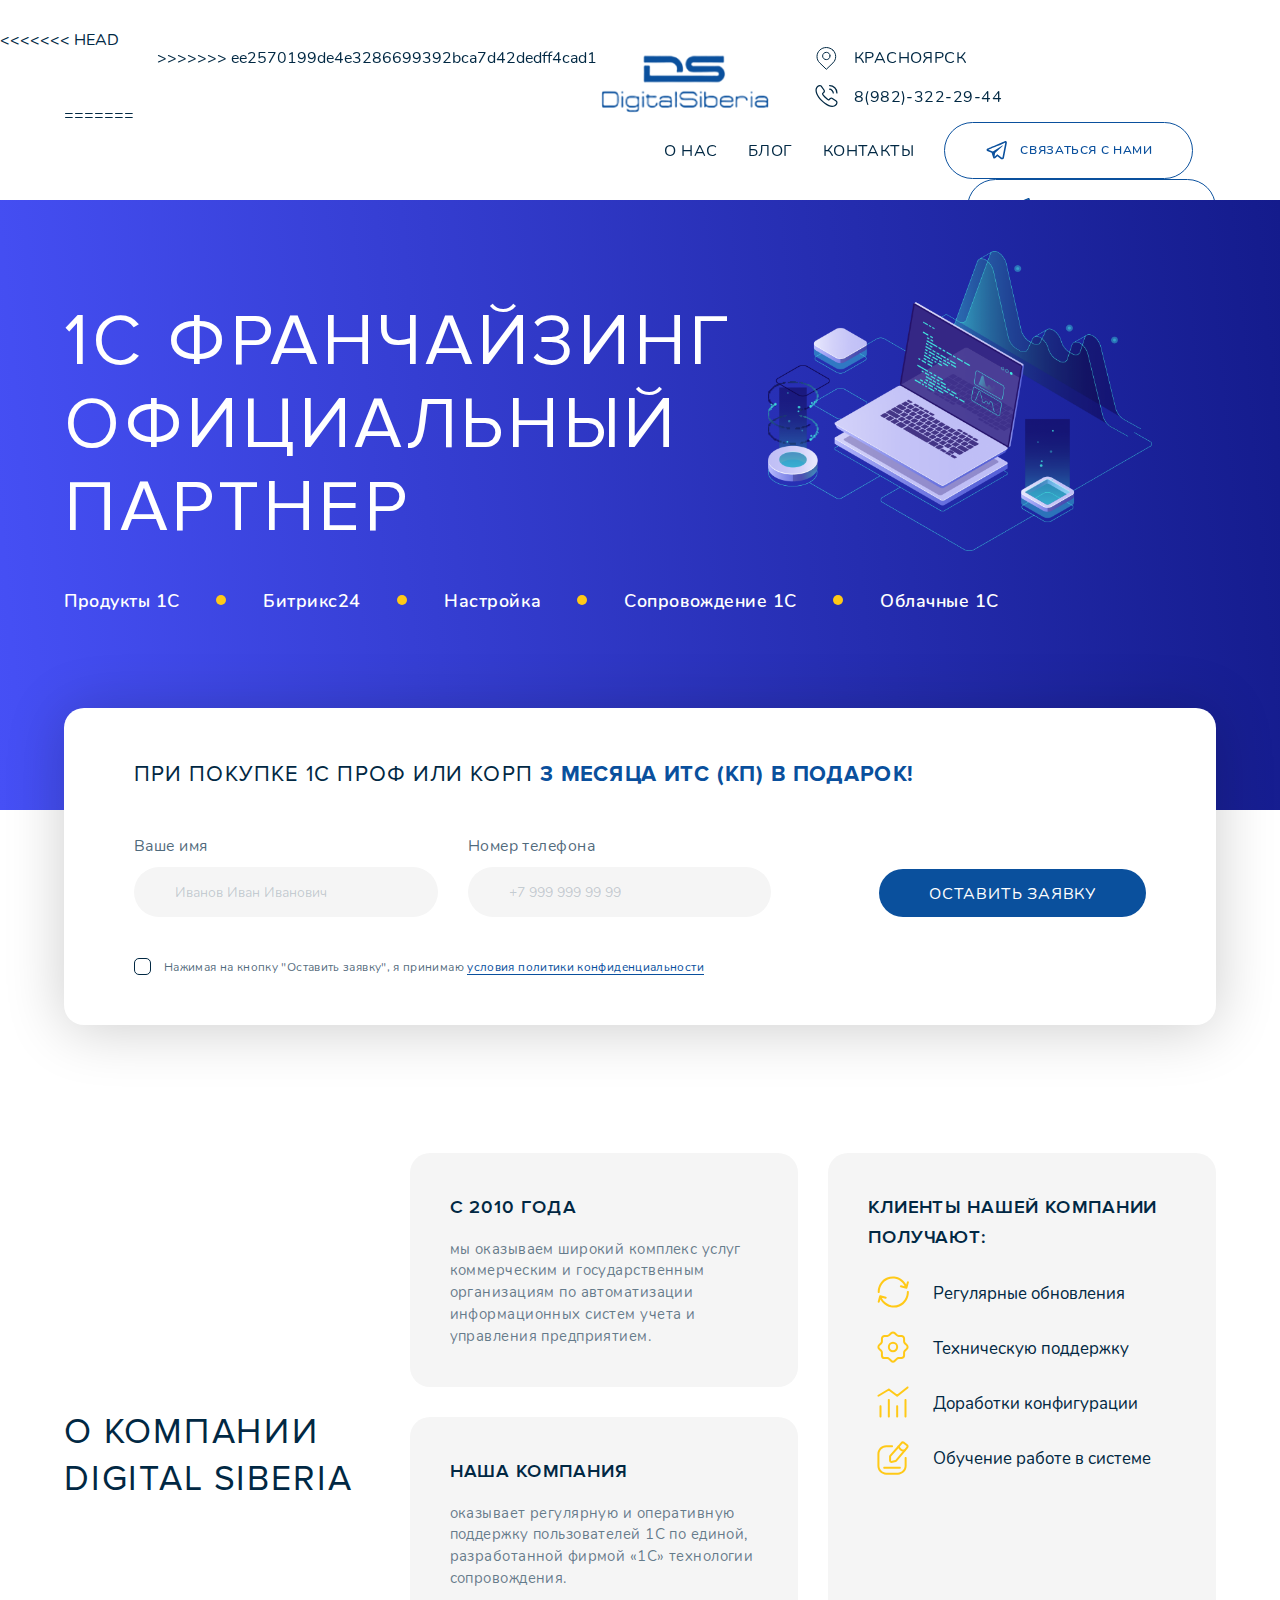
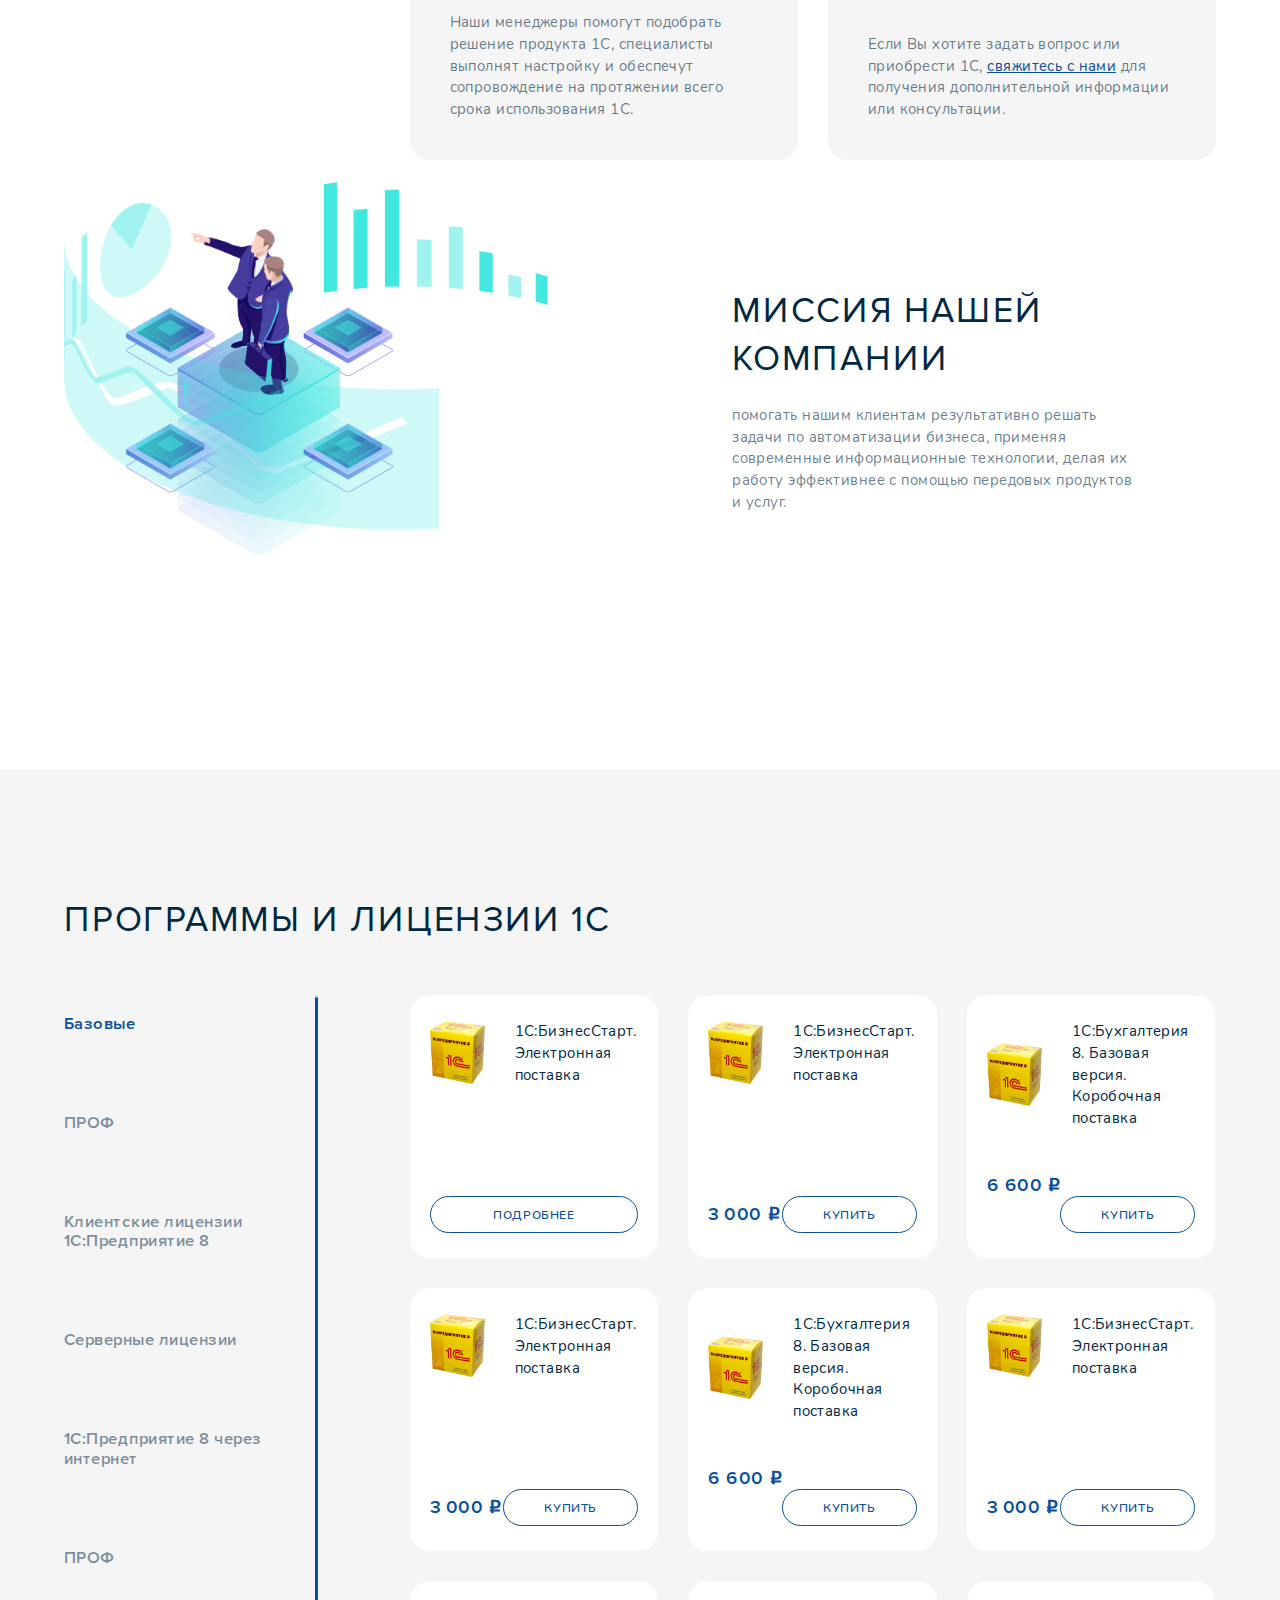
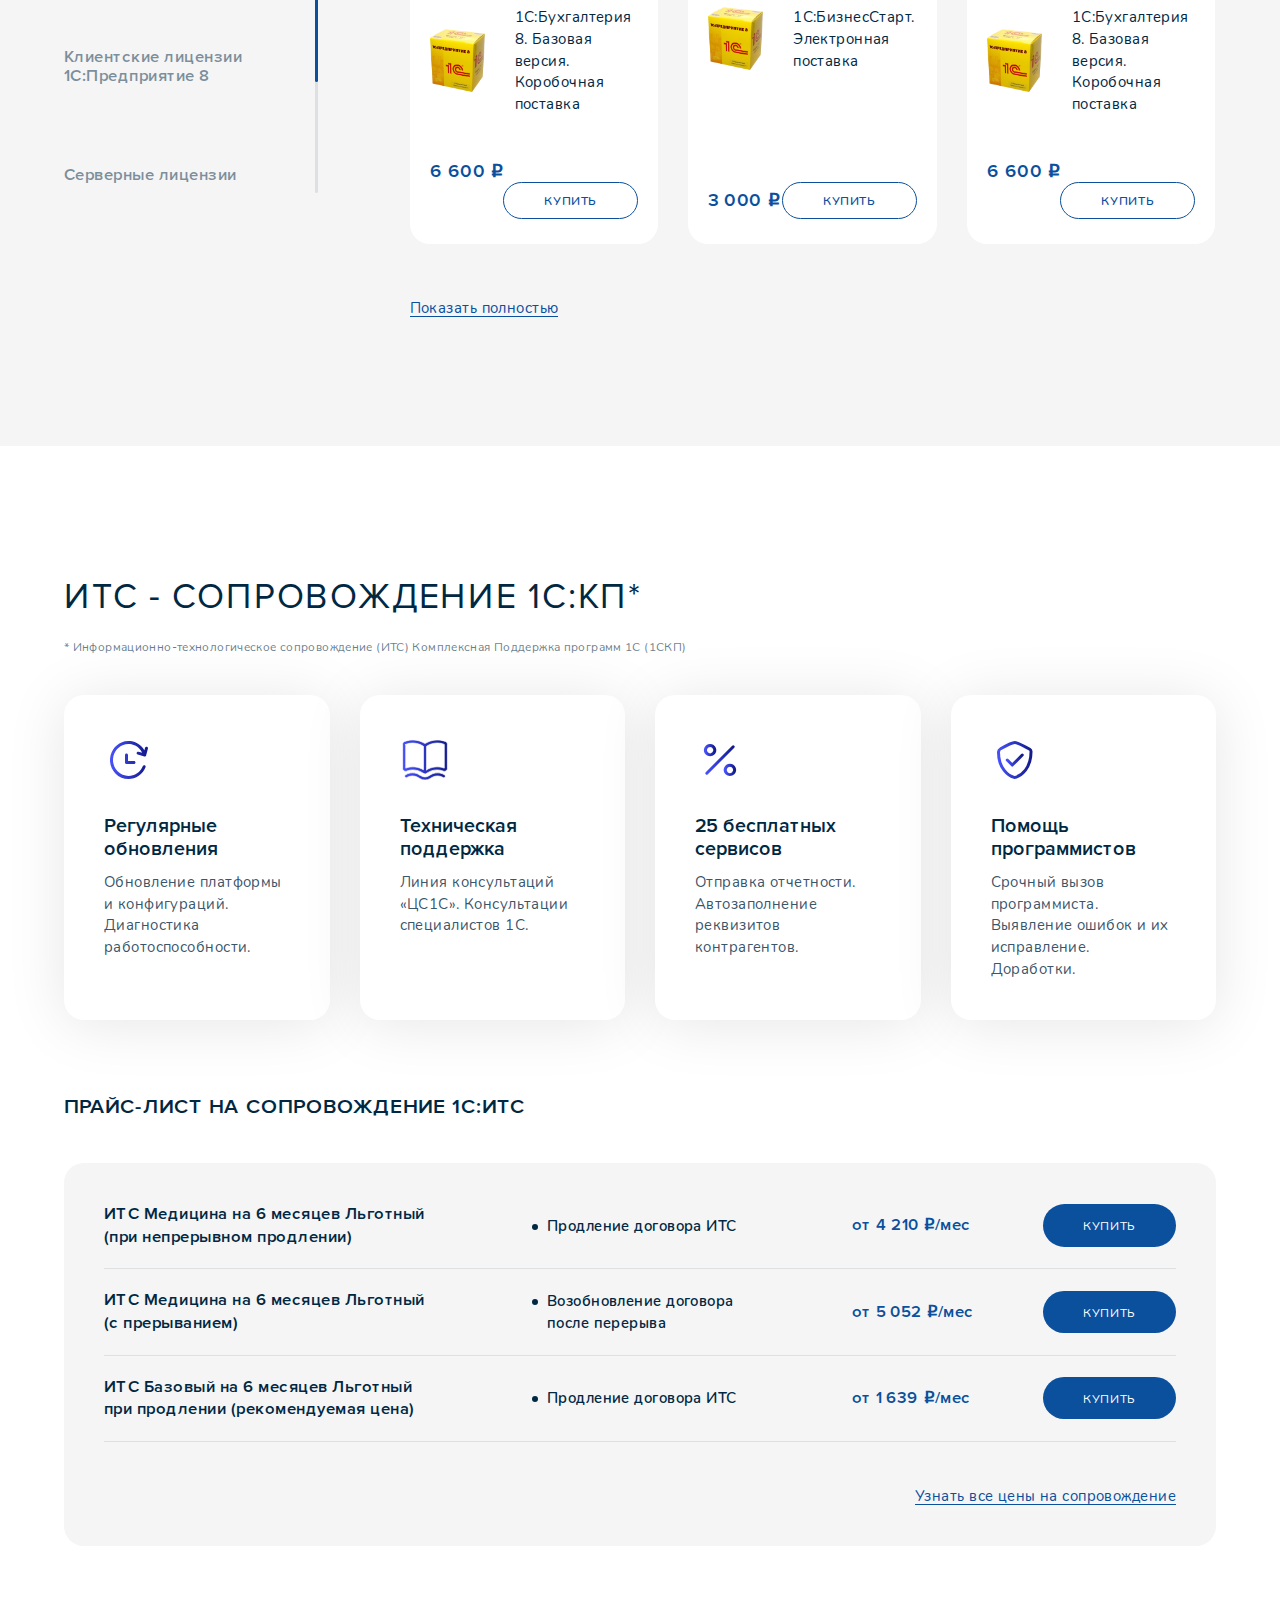
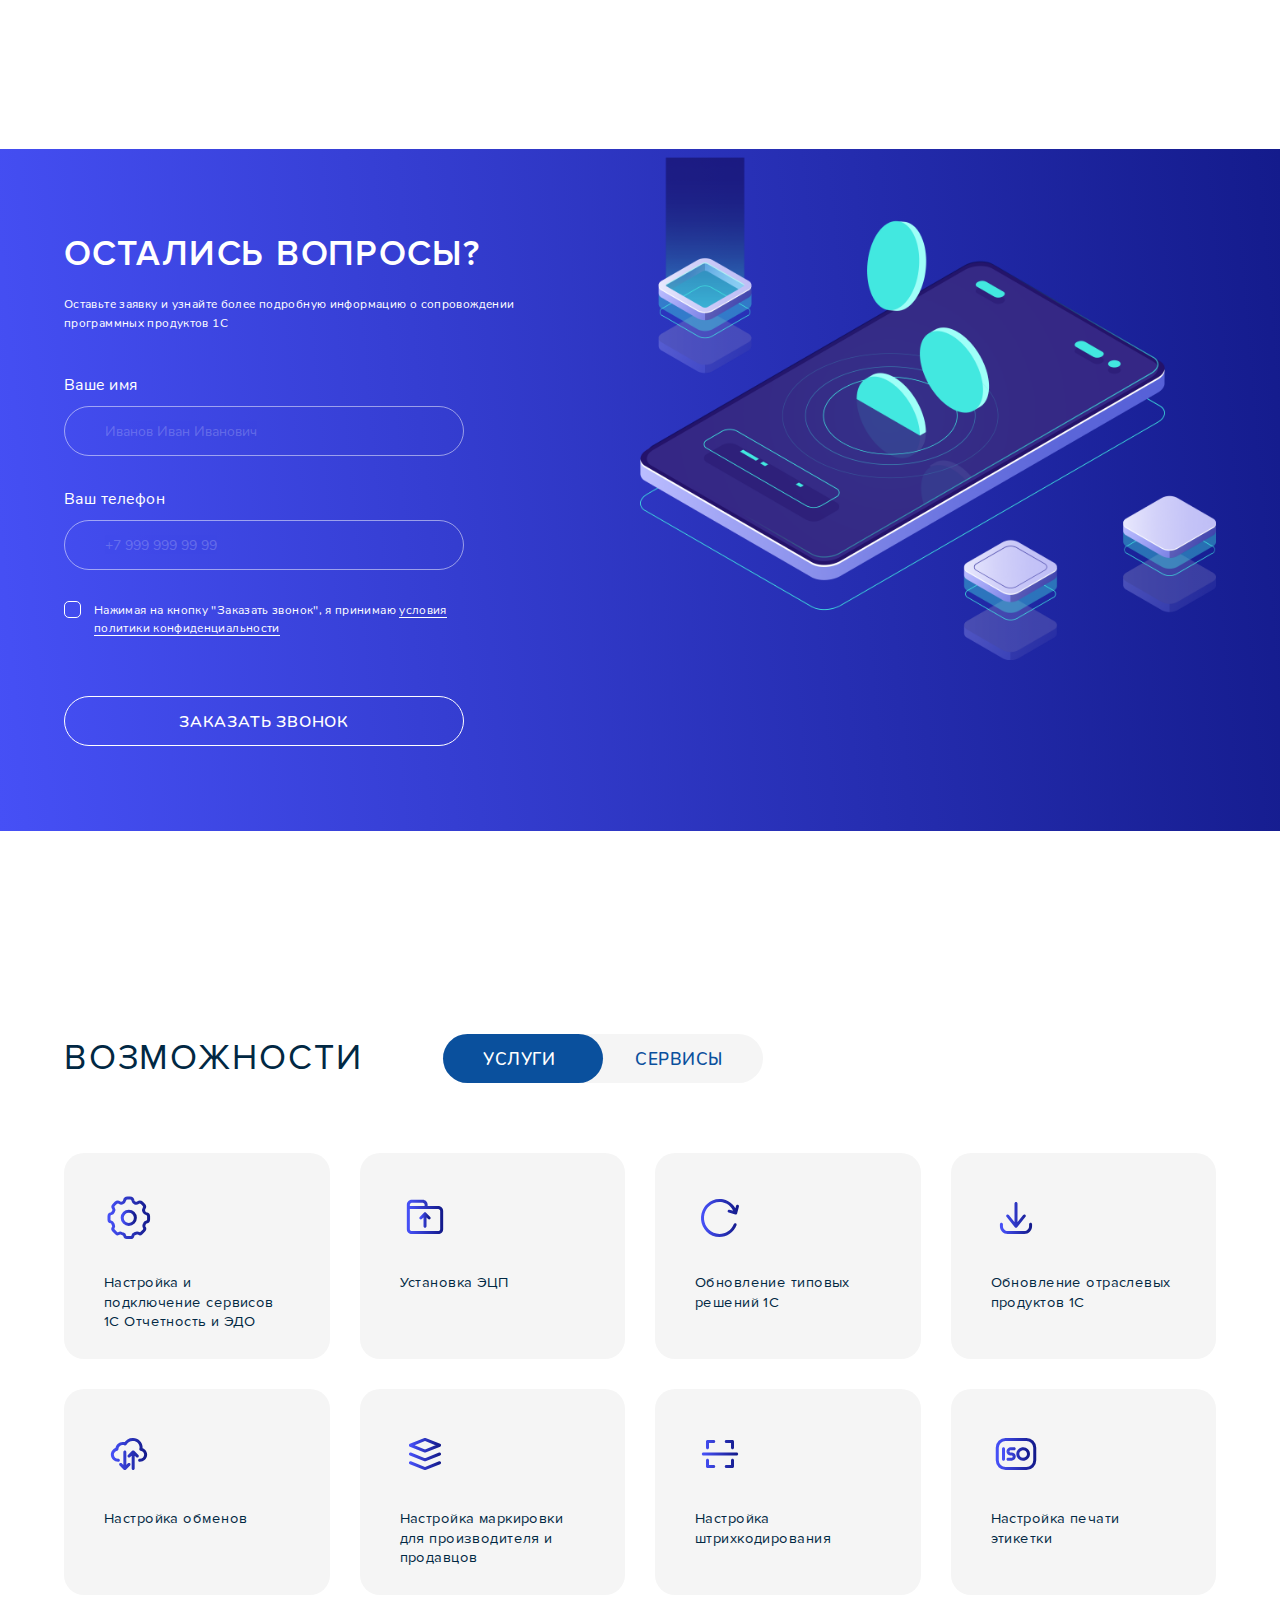
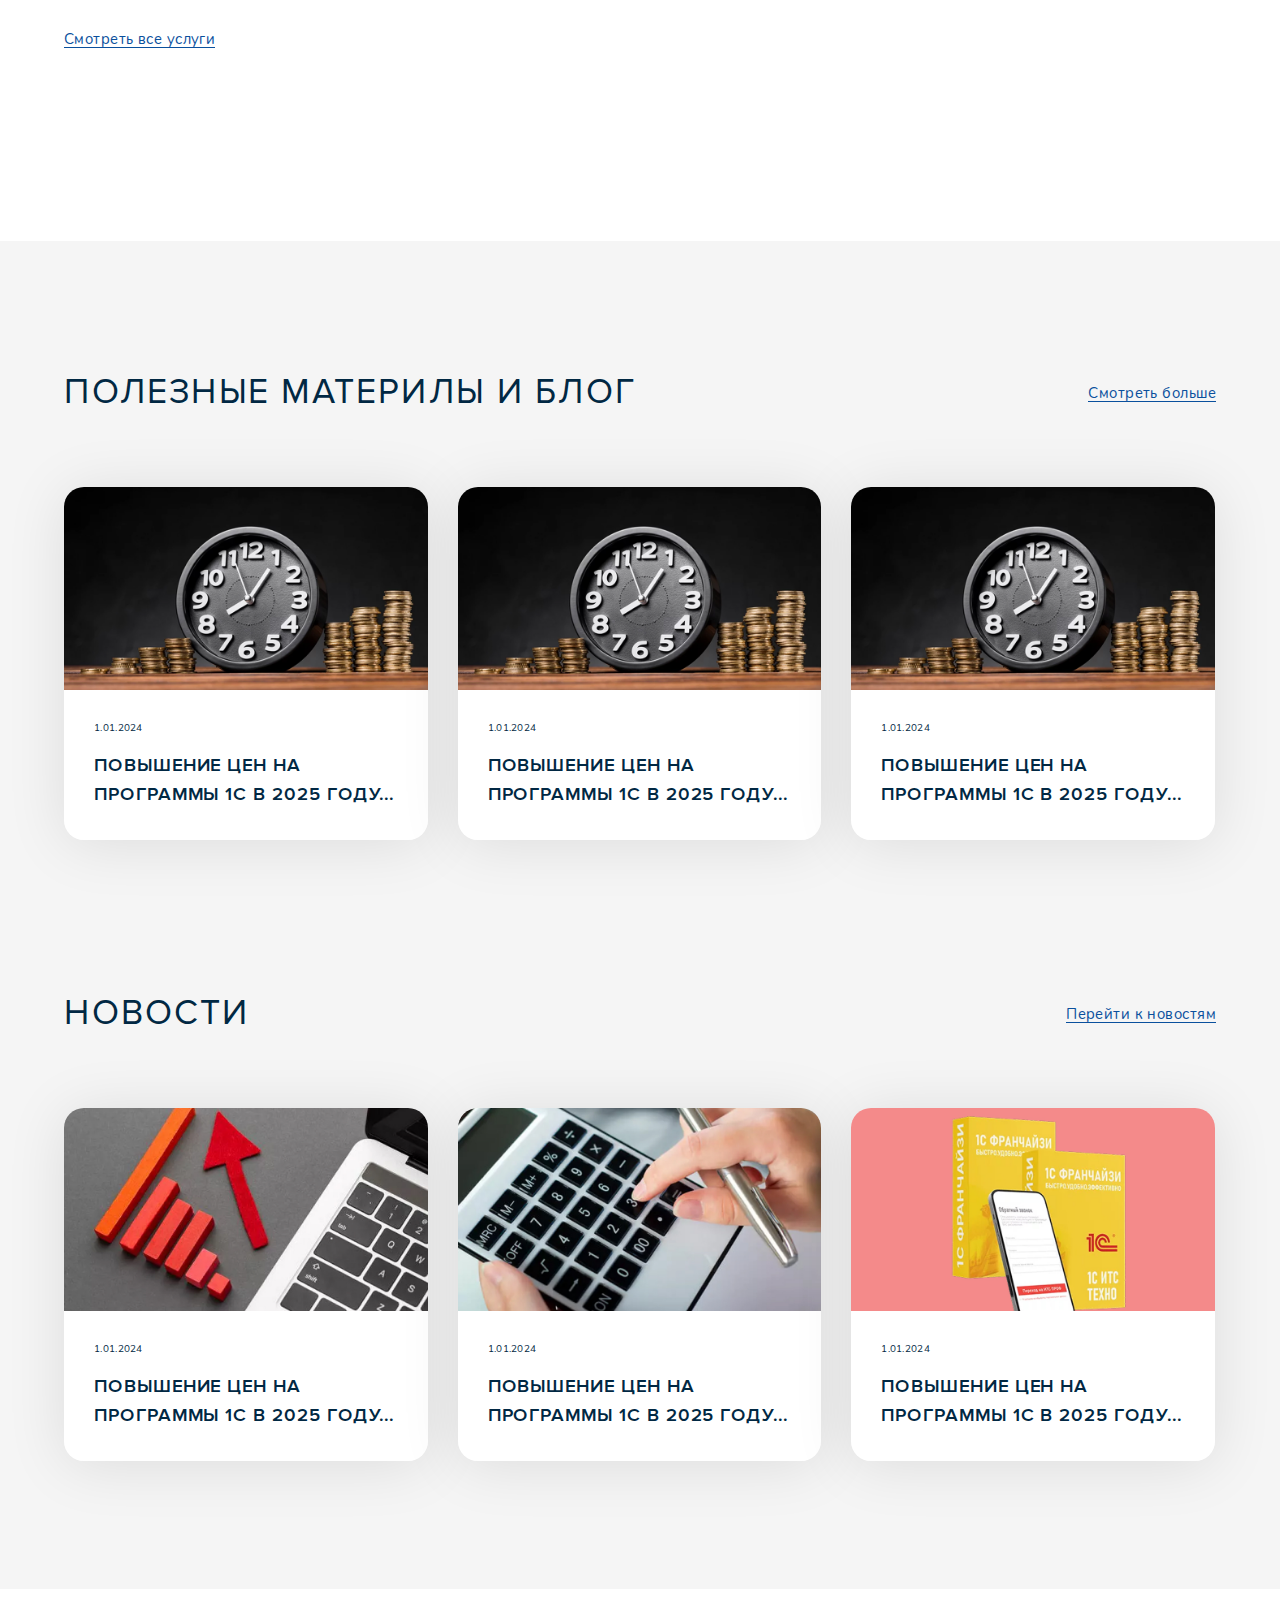
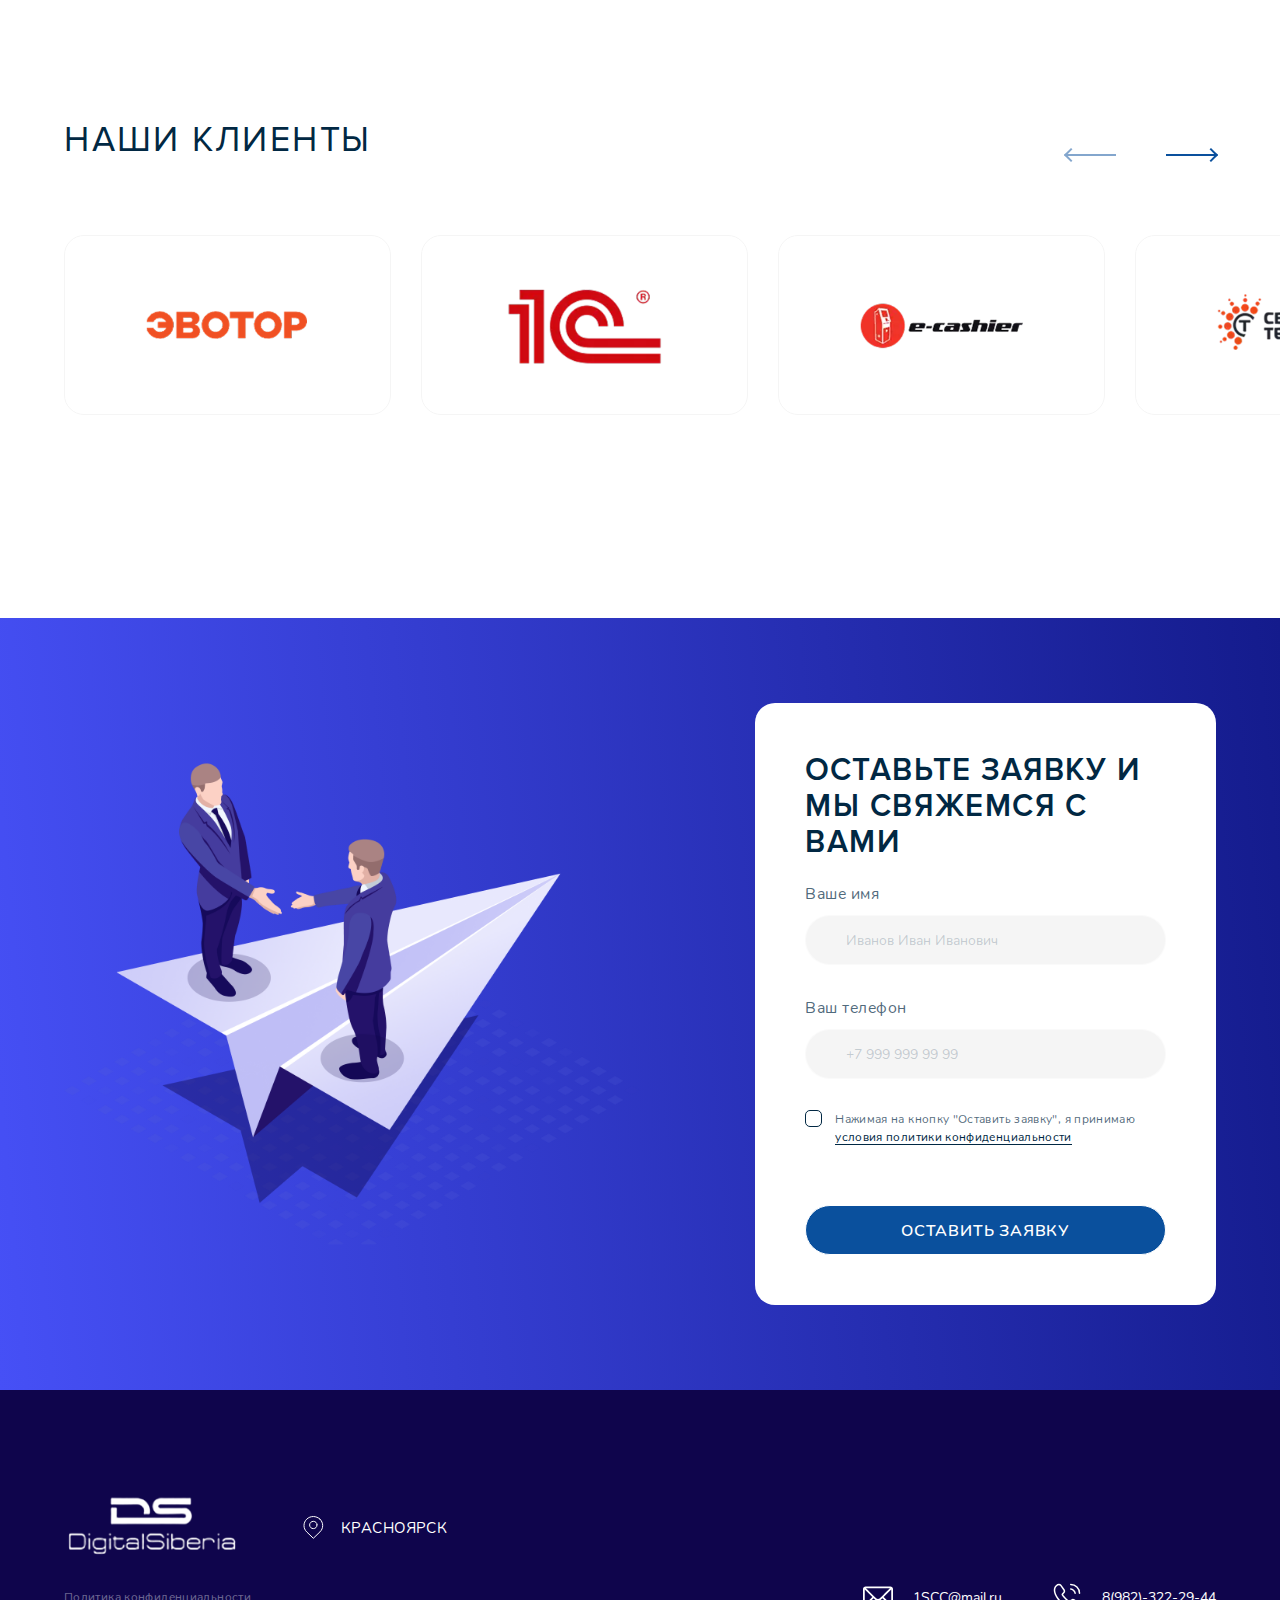
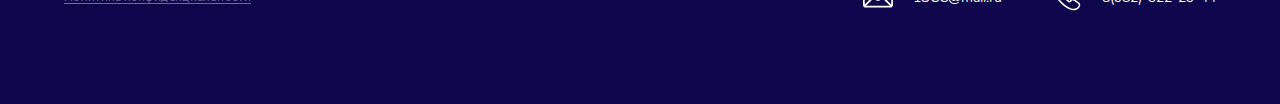
==== index.html @ 967bc20c "Merge branch 'main' of https://github.com/alexlavr92/1C into main" ====
<!DOCTYPE html>
<html lang="ru">

<head>
    <meta charset="UTF-8">
    <meta http-equiv="Content-Type" content="text/html" charset="utf-8">
    <meta name="viewport"
        content="minimum-scale=1.0, width=device-width, initial-scale=1.0, maximum-scale=1.0, user-scalable=no">
    <meta name="HandheldFriendly" content="true">
    <meta name="MobileOptimized" content="320">
    <meta name="format-detection" content="telephone=no">
    <meta name="description" content="1С Франчайзинг официальный партнер">
    <title>DigitalSiberia - 1С Франчайзинг официальный партнер</title>

    <!-- Style Connect -->
    <!-- Select2 CSS -->
    <link rel="stylesheet" type="text/css" href="./css/plugins/select2.min.css">
    <!-- Swiper CSS-->
    <link rel="stylesheet" type="text/css" href="./css/plugins/swiper.min.css">
    <!-- Modal CSS-->
    <link rel="stylesheet" type="text/css" href="./css/plugins/jquery.modal.min.css">
    <!-- AOS CSS-->
    <link rel="stylesheet" type="text/css" href="./css/plugins/aos.css">

    <!-- LightGallery -->
    <link rel="stylesheet" type="text/css" href="./css/lightgallery.min.css" />


    <!-- ScrollBar -->
    <link rel="stylesheet" type="text/css" href="./css/plugins/jquery.scrollbar.css" />

    <!-- Style CSS-->
    <link rel="stylesheet" type="text/css" href="./css/index.css">


</head>


<body ontouchstart="" class="index-page flex-block">
    <header id="top">
        <div class="header-outer">
            <div class="header-top">
<<<<<<< HEAD
                <div class="new-container flex-block" data-aos="fade-down" data-aos-duration="1200">
=======
                <div class="new-container flex-block">
>>>>>>> ee2570199de4e3286699392bca7d42dedff4cad1
                    <div class="header-logo">
                        <img src="./media/header-logo.png" alt="">
                    </div>
                    <ul class="list header-contacts flex-block">
                        <li class="location">Красноярск</li>
                        <li class="phone"><a href="javascript: void(0)">8(982)-322-29-44</a></li>
                    </ul>
                    <div class="header-top-nav flex-block">
                        <a href="javascript: void(0)">о нас</a>
                        <a href="javascript: void(0)">блог</a>
                        <a href="javascript: void(0)">контакты</a>
                    </div>
                    <a href="javascript: void(0)" class="btn btn-contur btn-tg">связаться с нами</a>
                    <a href="javascript: void(0)" class="hamburger"><span></span></a>
                </div>
            </div>
            <div class="header-bottom">
                <div class="new-container">
                    <nav class="flex-block header-nav-bottom">
                        <ul class="list flex-block">
                            <li class="dropdown">
                                <div class="dropdown-elem">программы</div>
                                <div class="dropdown-wrapper">
                                    <div class="dropdown-block flex-block">
                                        <div class="dropdown-column flex-block">
                                            <div class="title">Все программы</div>
                                            <ul class="list">
                                                <li><a href="javascript: void(0)">Программы 1С</a></li>
                                            </ul>
                                            <div class="title">Бухгалтерия и Налоговый учет</div>
                                            <ul class="list">
                                                <li><a href="javascript: void(0)">1С: Бухгалтерия 8</a></li>
                                                <li><a href="javascript: void(0)">1С: Бухгалтерия КОРП</a></li>
                                                <li><a href="javascript: void(0)">1С: Бухгалтерия ПРОФ</a></li>
                                                <li><a href="javascript: void(0)">1С: Бухгалтерия Базовая версия</a>
                                                </li>
                                                <li><a href="javascript: void(0)">1С: Бухгалтерия Базовая для 1</a></li>
                                                <li><a href="javascript: void(0)">1С: БизнесСтарт</a></li>
                                                <li><a href="javascript: void(0)">1С: Предприниматель</a></li>
                                                <li><a href="javascript: void(0)">1С: Упрощенка</a></li>
                                            </ul>
                                        </div>
                                        <div class="dropdown-column flex-block">
                                            <div class="title">Бухгалтерия для НКО</div>
                                            <ul class="list">
                                                <li><a href="javascript: void(0)">1С: Рарус Бухгалтерия НКО</a></li>
                                                <li><a href="javascript: void(0)">1С: Гаражи</a></li>
                                                <li><a href="javascript: void(0)">1С: Садовод</a></li>
                                                <li><a href="javascript: void(0)">1С: Бухгалтерия СНТ</a></li>
                                            </ul>
                                            <div class="title">1С Зарплата и кадры</div>
                                            <ul class="list">
                                                <li><a href="javascript: void(0)">1С: Зарплата и управление персоналом
                                                        8</a>
                                                </li>
                                                <li><a href="javascript: void(0)">1С: ЗУП 8 КОРП</a></li>
                                                <li><a href="javascript: void(0)">1С: ЗУП 8 ПРОФ</a></li>
                                                <li><a href="javascript: void(0)">1С: ЗУП 8 Базовая версия</a></li>

                                            </ul>
                                        </div>
                                        <div class="dropdown-column flex-block">
                                            <div class="title">1С: Торговля и склад</div>
                                            <ul class="list">
                                                <li><a href="javascript: void(0)">1С: Управление Торговлей 8</a></li>
                                                <li><a href="javascript: void(0)">1С: Розница 8</a></li>
                                                <li><a href="javascript: void(0)">1С: Комплект прикладных рещений на
                                                        5</a>
                                                </li>
                                            </ul>
                                            <div class="title">Комплексная автоматизация</div>
                                            <ul class="list">
                                                <li><a href="javascript: void(0)">1С: Управление Нашей Фирмой 8</a>
                                                </li>
                                                <li><a href="javascript: void(0)">1С: Комплексная автоматизация 8</a>
                                                </li>
                                                <li><a href="javascript: void(0)">1С: ERP Управление предприятием</a>
                                                </li>
                                            </ul>
                                            <div class="title">Документооборот</div>
                                            <ul class="list">
                                                <li><a href="javascript: void(0)">1С: Документооборот 8</a>
                                                </li>
                                            </ul>
                                        </div>
                                        <div class="dropdown-column flex-block">
                                            <div class="title">CRM системы</div>
                                            <ul class="list">
                                                <li><a href="javascript: void(0)">Битрикс 24</a></li>
                                                <li><a href="javascript: void(0)">1С: CRM</a></li>
                                            </ul>
                                            <div class="title">лицензии</div>
                                            <ul class="list">
                                                <li><a href="javascript: void(0)">Лицензии 1С</a>
                                                </li>
                                                <li><a href="javascript: void(0)">Лицензии 1С КОРП</a></li>
                                                <li><a href="javascript: void(0)">1С: Сервер МИНИ на 5</a></li>
                                                <li><a href="javascript: void(0)">Сервер 1С</a></li>
                                                <li><a href="javascript: void(0)">1С: Корпоративный инструментальный
                                                        пакет
                                                        8</a></li>
                                                <li><a href="javascript: void(0)">Калькулятор для расчета РКЛ</a></li>
                                            </ul>
                                        </div>
                                    </div>
                                </div>
                            </li>
                            <li class="dropdown">
                                <div class="dropdown-elem">1С в облаке</div>
                                <div class="dropdown-wrapper">
                                    <div class="dropdown-block flex-block">
                                        <div class="dropdown-column flex-block">
                                            <div class="title">Облако компании 1С</div>
                                            <ul class="list">
                                                <li><a href="javascript: void(0)">Аренда 1С</a></li>
                                                <li><a href="javascript: void(0)">1С: Фреш</a></li>
                                                <li><a href="javascript: void(0)">1С: Бухгалтерия Фреш</a></li>
                                                <li><a href="javascript: void(0)">1С: Фреш Зарплата и Управление
                                                        персоналом предприятия 8</a></li>
                                                <li><a href="javascript: void(0)">1С: Управление торговлей Фреш</a></li>
                                                <li><a href="javascript: void(0)">1С: Фреш УНФ Управление нашей
                                                        фирмой</a></li>
                                                <li><a href="javascript: void(0)">1С: Розница Фреш</a></li>
                                            </ul>
                                        </div>
                                        <div class="dropdown-column flex-block">
                                            <div class="title">сторонние облачные сервисы</div>
                                            <ul class="list">
                                                <li><a href="javascript: void(0)">1С: ГРМ</a></li>
                                                <li><a href="javascript: void(0)">1С: Управление торговлей в облаке</a>
                                                </li>
                                            </ul>
                                        </div>
                                        <div class="dropdown-column flex-block">
                                            <div class="title">услуги в облаке 1с</div>
                                            <ul class="list">
                                                <li><a href="javascript: void(0)">Переход в облако 1С</a></li>

                                            </ul>
                                        </div>
                                    </div>
                                </div>
                            </li>
                            <li class="dropdown">
                                <div class="dropdown-elem">Услуги</div>
                                <div class="dropdown-wrapper">
                                    <div class="dropdown-block flex-block">
                                        <div class="dropdown-column flex-block">
                                            <div class="title">каталог услуг 1С</div>
                                            <ul class="list">
                                                <li><a href="javascript: void(0)">Услуги 1С</a></li>
                                            </ul>
                                            <div class="title">услуги 1С</div>
                                            <ul class="list">
                                                <li><a href="javascript: void(0)">Внедрение 1С</a></li>
                                                <li><a href="javascript: void(0)">Реальная Автоматизация</a>
                                                </li>
                                                <li><a href="javascript: void(0)">Апгрейд 1С</a>
                                                </li>
                                                <li><a href="javascript: void(0)">Апгрейд с ИТС ТЕХНО на ПРОФ</a>
                                                </li>
                                                <li><a href="javascript: void(0)">Доработка 1С</a>
                                                </li>
                                                <li><a href="javascript: void(0)">Перенос данных в 1С</a>
                                                </li>
                                                <li><a href="javascript: void(0)">Маркировка 1С</a>
                                                </li>
                                            </ul>
                                        </div>
                                        <div class="dropdown-column flex-block">
                                            <div class="title">Настройка программ 1с</div>
                                            <ul class="list">
                                                <li><a href="javascript: void(0)">Настройка 1С</a></li>
                                                <li><a href="javascript: void(0)">Настройка 1С: Бухгалтерия</a></li>
                                                <li><a href="javascript: void(0)">Настройка 1СУНФ</a></li>
                                                <li><a href="javascript: void(0)">Настройка 1СУТ</a></li>
                                                <li><a href="javascript: void(0)">Настройка 1С КА</a></li>
                                            </ul>
                                            <div class="title">Линия консультаций</div>
                                            <ul class="list">
                                                <li><a href="javascript: void(0)">Линия консультаций 1С:ИТС</a></li>
                                            </ul>
                                        </div>
                                        <div class="dropdown-column flex-block">
                                            <div class="title">сопровождение 1с:предприятия</div>
                                            <ul class="list">
                                                <li><a href="javascript: void(0)">1С: Комплект поддержки</a></li>
                                                <li><a href="javascript: void(0)">Тарифы 1С:ИТС</a></li>
                                                <li><a href="javascript: void(0)">1С КП Базовый</a></li>
                                                <li><a href="javascript: void(0)">1С КП ПРОФ</a></li>
                                                <li><a href="javascript: void(0)">КП (1С:ИТС) Отраслевой</a></li>
                                            </ul>
                                        </div>
                                        <div class="dropdown-column flex-block">
                                            <div class="title">сопровождение 1с:предприятия</div>
                                            <ul class="list">
                                                <li><a href="javascript: void(0)">Обслуживание 1С</a></li>
                                                <li><a href="javascript: void(0)">Обслуживание 1С: Бухгалтерии 8</a>
                                                </li>
                                                <li><a href="javascript: void(0)">Обслуживание 1С: ЗУП</a></li>
                                            </ul>
                                        </div>
                                    </div>
                                </div>
                            </li>
                            <li>
                                <a href="javascript: void(0)">сервисы</a>
                            </li>

                        </ul>
                    </nav>
                </div>
            </div>
        </div>
    </header>

    <main>
        <section class="top-section" id='top-section'>
            <div class="new-container">
                <h1>1С Франчайзинг официальный партнер</h1>
                <ul class="list flex-block">
                    <li>Продукты 1С</li>
                    <li>Битрикс24</li>
                    <li>Настройка</li>
                    <li>Сопровождение 1С</li>
                    <li>Облачные 1С</li>
                </ul>
            </div>

            <div class="img-wrapper">
                <img src="./media/img/top-section/top-image.png" alt="">
            </div>
        </section>
        <section class="form-top">
            <div class="new-container">
                <div class="form-wrapper">
                    <div class="form-inner">
                        <div class="title">При покупке 1С ПРОФ или КОРП <span>3 месяца ИТС (КП) в подарок!</span>
                        </div>
                        <form action="" id="form-top-inner" class="form-default flex-block">
                            <div class="default-input-wrapper required">
                                <label for="input-inner-name">Ваше имя</label>
                                <input type="text" id="input-inner-name" class="input-default input-name"
                                    placeholder="Иванов Иван Иванович" />
                            </div>
                            <div class="default-input-wrapper required">
                                <label for="input-inner-phone">Номер телефона</label>
                                <input type="text" id="input-inner-phone" class="input-default input-phone"
                                    name="input-phone" placeholder="+7 999 999 99 99" />
                            </div>
                            <button type="submit" form="form-top-inner" class="btn btn-blue">Оставить
                                заявку</button>
                            <div class="default-input-wrapper --conf">
                                <input type="checkbox" id="checkbox-conf">
                                <label for="checkbox-conf" class="default-checkbox_label">Нажимая на кнопку
                                    "Оставить
                                    заявку", я принимаю <a href="javascript: void(0)" target="_blank">условия
                                        политики
                                        конфиденциальности</a></label>
                            </div>
                        </form>
                        <div class="request-success-wrapper">
                            <span> вы отправили заявку, мы свяжемся с вами в ближайшее время!</span>
                        </div>
                    </div>

                </div>
            </div>
        </section>
        <section class="about-us">
            <div class="new-container">
                <div class="about-us-inner flex-block">
                    <h2>О компании Digital Siberia</h2>
                    <div class="w-big about-us-columns flex-block">
                        <div class="about-us-column flex-block">
                            <div class="">
                                <div class="title">с 2010 года</div>
                                <div class="text">мы оказываем широкий комплекс услуг коммерческим и государственным
                                    организациям по автоматизации информационных систем учета и управления предприятием.
                                </div>
                            </div>
                            <div>
                                <div class="title">Наша компания</div>
                                <div class="text">оказывает регулярную и оперативную поддержку пользователей 1С по
                                    единой, разработанной фирмой «1С» технологии сопровождения.<br><br>
                                    Наши менеджеры помогут подобрать решение продукта 1С, специалисты выполнят настройку
                                    и обеспечут сопровождение на протяжении всего срока использования 1С.
                                </div>
                            </div>
                        </div>
                        <div class="about-us-column flex-block">
                            <div class="flex-block">
                                <div class="title">Клиенты нашей компании получают:</div>
                                <ul class="list">
                                    <li class="flex-block">
                                        <img src="./media/icons/reload.svg" alt="">
                                        <span>Регулярные обновления</span>
                                    </li>
                                    <li class="flex-block">
                                        <img src="./media/icons/support.svg" alt="">
                                        <span>Техническую поддержку</span>
                                    </li class="flex-block">
                                    <li class="flex-block">
                                        <img src="./media/icons/config.svg" alt="">
                                        <span>Доработки конфигурации</span>
                                    </li class="flex-block">
                                    <li class="flex-block">
                                        <img src="./media/icons/learning.svg" alt="">
                                        <span>Обучение работе в системе</span>
                                    </li>
                                </ul>
                                <div class="text">
                                    Если Вы хотите задать вопрос
                                    или приобрести 1С, <a href="javascript: void(0)">свяжитесь с нами</a>
                                    для получения дополнительной информации или консультации.</div>
                            </div>
                        </div>
                    </div>
                </div>
                <div class="about-us-inner">
                    <div class="img-wrapper">
                        <img src="./media/img/about-us/img1.png" alt="">
                    </div>
                    <div class="w-big">
                        <div class="about-us-mission">
                            <h2>миссия нашей компании</h2>
                            <div class="text">помогать нашим клиентам результативно решать задачи
                                по автоматизации бизнеса, применяя современные информационные технологии, делая их
                                работу эффективнее с помощью передовых продуктов и услуг.</div>
                        </div>
                    </div>
                </div>
            </div>
        </section>
        <section class="grey programs">
            <div class="new-container">
                <h2>программы и лицензии 1С</h2>
                <div class="tab-wrapper flex-block">
                    <div class="tabs-switchers flex-block scrollbar scrollbar-dynamic">
                        <a href="javascript: void(0)" class="active">Базовые</a>
                        <a href="javascript: void(0)">ПРОФ</a>
                        <a href="javascript: void(0)">Клиентские лицензии 1С:Предприятие 8</a>
                        <a href="javascript: void(0)">Серверные лицензии</a>
                        <a href="javascript: void(0)">1С:Предприятие 8 через интернет</a>
                        <a href="javascript: void(0)">ПРОФ</a>
                        <a href="javascript: void(0)">Клиентские лицензии 1С:Предприятие 8</a>
                        <a href="javascript: void(0)">Серверные лицензии</a>
                        <a href="javascript: void(0)">1С:Предприятие 8 через интернет</a>
                    </div>
                    <div class="tabs-contents w-big">
                        <div class="tabs-content active">
                            <div class="programs-items flex-block">
                                <div class="programs-item flex-block">
                                    <div class="title flex-block">
                                        <img src="./media/pngwing.com.png" alt="">
                                        <span>1С:БизнесСтарт. Электронная поставка</span>
                                    </div>
                                    <div class="price flex-block">
                                        <a href="javascript: void(0)" data-modal="modal-request"
                                            class="btn btn-contur modal-open">подробнее</a>
                                    </div>
                                </div>
                                <div class="programs-item flex-block">
                                    <div class="title flex-block">
                                        <img src="./media/pngwing.com.png" alt="">
                                        <span>1С:БизнесСтарт. Электронная поставка</span>
                                    </div>
                                    <div class="price flex-block">
                                        <div class="this-number"><span>3000</span> <span class="rub">q</span></div>
                                        <a href="javascript: void(0)" class="btn btn-contur modal-open"
                                            data-modal="modal-request">купить</a>
                                    </div>
                                </div>
                                <div class="programs-item flex-block">
                                    <div class="title flex-block">
                                        <img src="./media/pngwing.com.png" alt="">
                                        <span>1С:Бухгалтерия 8. Базовая версия. Коробочная поставка</span>
                                    </div>
                                    <div class="price flex-block">
                                        <div class="this-number"><span>6600</span> <span class="rub">q</span></div>
                                        <a href="javascript: void(0)" class="btn btn-contur modal-open"
                                            data-modal="modal-request">купить</a>
                                    </div>
                                </div>
                                <div class="programs-item flex-block">
                                    <div class="title flex-block">
                                        <img src="./media/pngwing.com.png" alt="">
                                        <span>1С:БизнесСтарт. Электронная поставка</span>
                                    </div>
                                    <div class="price flex-block">
                                        <div class="this-number"><span>3000</span> <span class="rub">q</span></div>
                                        <a href="javascript: void(0)" class="btn btn-contur modal-open"
                                            data-modal="modal-request">купить</a>
                                    </div>
                                </div>
                                <div class="programs-item flex-block">
                                    <div class="title flex-block">
                                        <img src="./media/pngwing.com.png" alt="">
                                        <span>1С:Бухгалтерия 8. Базовая версия. Коробочная поставка</span>
                                    </div>
                                    <div class="price flex-block">
                                        <div class="this-number"><span>6600</span> <span class="rub">q</span></div>
                                        <a href="javascript: void(0)" class="btn btn-contur modal-open"
                                            data-modal="modal-request">купить</a>
                                    </div>
                                </div>
                                <div class="programs-item flex-block">
                                    <div class="title flex-block">
                                        <img src="./media/pngwing.com.png" alt="">
                                        <span>1С:БизнесСтарт. Электронная поставка</span>
                                    </div>
                                    <div class="price flex-block">
                                        <div class="this-number"><span>3000</span> <span class="rub">q</span></div>
                                        <a href="javascript: void(0)" class="btn btn-contur modal-open"
                                            data-modal="modal-request">купить</a>
                                    </div>
                                </div>
                                <div class="programs-item flex-block">
                                    <div class="title flex-block">
                                        <img src="./media/pngwing.com.png" alt="">
                                        <span>1С:Бухгалтерия 8. Базовая версия. Коробочная поставка</span>
                                    </div>
                                    <div class="price flex-block">
                                        <div class="this-number"><span>6600</span> <span class="rub">q</span></div>
                                        <a href="javascript: void(0)" class="btn btn-contur modal-open"
                                            data-modal="modal-request">купить</a>
                                    </div>
                                </div>
                                <div class="programs-item flex-block">
                                    <div class="title flex-block">
                                        <img src="./media/pngwing.com.png" alt="">
                                        <span>1С:БизнесСтарт. Электронная поставка</span>
                                    </div>
                                    <div class="price flex-block">
                                        <div class="this-number"><span>3000</span> <span class="rub">q</span></div>
                                        <a href="javascript: void(0)" class="btn btn-contur modal-open"
                                            data-modal="modal-request">купить</a>
                                    </div>
                                </div>
                                <div class="programs-item flex-block">
                                    <div class="title flex-block">
                                        <img src="./media/pngwing.com.png" alt="">
                                        <span>1С:Бухгалтерия 8. Базовая версия. Коробочная поставка</span>
                                    </div>
                                    <div class="price flex-block">
                                        <div class="this-number"><span>6600</span> <span class="rub">q</span></div>
                                        <a href="javascript: void(0)" class="btn btn-contur modal-open"
                                            data-modal="modal-request">купить</a>
                                    </div>
                                </div>
                                <div class="programs-item flex-block">
                                    <div class="title flex-block">
                                        <img src="./media/pngwing.com.png" alt="">
                                        <span>1С:БизнесСтарт. Электронная поставка</span>
                                    </div>
                                    <div class="price flex-block">
                                        <div class="this-number"><span>3000</span> <span class="rub">q</span></div>
                                        <a href="javascript: void(0)" class="btn btn-contur modal-open"
                                            data-modal="modal-request">купить</a>
                                    </div>
                                </div>
                                <div class="programs-item flex-block">
                                    <div class="title flex-block">
                                        <img src="./media/pngwing.com.png" alt="">
                                        <span>1С:Бухгалтерия 8. Базовая версия. Коробочная поставка</span>
                                    </div>
                                    <div class="price flex-block">
                                        <div class="this-number"><span>6600</span> <span class="rub">q</span></div>
                                        <a href="javascript: void(0)" class="btn btn-contur modal-open"
                                            data-modal="modal-request">купить</a>
                                    </div>
                                </div>
                            </div>
                        </div>
                    </div>
                </div>
            </div>
        </section>
        <section class="its">
            <div class="new-container">
                <h2>ИТС - Сопровождение 1С:КП*</h2>
                <div class="sub-title">* Информационно-технологическое сопровождение (ИТС)
                    Комплексная Поддержка программ 1С (1СКП)</div>
                <div class="its-items flex-block">
                    <div class="its-item flex-block">
                        <div class="img-wrapper">
                            <img src="./media/img/its/regular.svg" alt="">
                        </div>
                        <div class="title">Регулярные обновления</div>
                        <div class="text">Обновление платформы
                            и конфигураций. Диагностика работоспособности.</div>
                    </div>
                    <div class="its-item flex-block">
                        <div class="img-wrapper">
                            <img src="./media/img/its/support.svg" alt="">
                        </div>
                        <div class="title">Техническая поддержка</div>
                        <div class="text">Линия консультаций «ЦС1С». Консультации специалистов 1С.</div>
                    </div>
                    <div class="its-item flex-block">
                        <div class="img-wrapper">
                            <img src="./media/img/its/discount.svg" alt="">
                        </div>
                        <div class="title">25 бесплатных сервисов</div>
                        <div class="text">Отправка отчетности. Автозаполнение реквизитов контрагентов.</div>
                    </div>
                    <div class="its-item flex-block">
                        <div class="img-wrapper">
                            <img src="./media/img/its/shield.svg" alt="">
                        </div>
                        <div class="title">Помощь программистов</div>
                        <div class="text">Срочный вызов программиста. Выявление ошибок и их исправление. Доработки.
                        </div>
                    </div>
                </div>
                <div class="its-price-wrapper">
                    <div class="title">Прайс-лист на сопровождение 1С:ИТС</div>
                    <div class="its-price-items">
                        <div class="its-price-item flex-block">
                            <div class="title">ИТС Медицина на 6 месяцев Льготный (при непрерывном продлении)</div>
                            <ul class="list">
                                <li>Продление договора ИТС</li>
                            </ul>
                            <div class="price flex-block">
                                <div class="this-number">от <span>4210</span> <span class="rub">q</span>/мес</div>
                                <a href="javascript: void(0)" class="btn btn-blue modal-open"
                                    data-modal="modal-request">купить</a>
                            </div>
                        </div>
                        <div class="its-price-item flex-block">
                            <div class="title">ИТС Медицина на 6 месяцев Льготный (с прерыванием)</div>
                            <ul class="list">
                                <li>Возобновление договора после перерыва</li>
                            </ul>
                            <div class="price flex-block">
                                <div class="this-number">от <span>5 052</span> <span class="rub">q</span>/мес</div>
                                <a href="javascript: void(0)" class="btn btn-blue modal-open"
                                    data-modal="modal-request">купить</a>
                            </div>
                        </div>
                        <div class="its-price-item flex-block">
                            <div class="title">ИТС Базовый на 6 месяцев Льготный при продлении (рекомендуемая цена)
                            </div>
                            <ul class="list">
                                <li>Продление договора ИТС</li>
                            </ul>
                            <div class="price flex-block">
                                <div class="this-number">от <span>1 639</span> <span class="rub">q</span>/мес</div>
                                <a href="javascript: void(0)" class="btn btn-blue modal-open"
                                    data-modal="modal-request">купить</a>
                            </div>
                        </div>
                        <div class="btn-wrapper">
                            <a href="javascript: void(0)" class="btn-more">Узнать все цены на сопровождение</a>
                        </div>
                    </div>
                </div>
            </div>
        </section>
        <section class="faq-form">
            <div class="new-container">
                <div class="faq-form-inner">
                    <div class="img-wrapper">
                        <img src="./media/img/faq/img1.png" alt="">
                    </div>
                    <div class="title">Остались вопросы?</div>
                    <div class="subtitle">Оставьте заявку и узнайте более подробную информацию о сопровождении
                        программных продуктов 1С</div>
                    <form action="" id="form-top-inner1" class="form-default flex-block">
                        <div class="default-input-wrapper required">
                            <label for="input-inner-name1">Ваше имя</label>
                            <input type="text" id="input-inner-name1" class="input-default input-name"
                                placeholder="Иванов Иван Иванович" />
                        </div>
                        <div class="default-input-wrapper required">
                            <label for="input-inner-phone1">Ваш телефон</label>
                            <input type="text" id="input-inner-phone1" class="input-default input-phone"
                                name="input-phone" placeholder="+7 999 999 99 99" />
                        </div>
                        <div class="default-input-wrapper --conf">
                            <input type="checkbox" id="checkbox-conf1">
                            <label for="checkbox-conf1" class="default-checkbox_label">Нажимая на кнопку "Заказать
                                звонок", я принимаю <a href="javascript: void(0)" target="_blank">условия политики
                                    конфиденциальности</a></label>
                        </div>
                        <button type="submit" form="form-top-inner1" class="btn btn-сontur">Заказать звонок</button>

                    </form>
                    <div class="request-success-wrapper">
                        <span>Благодарим за обращение, перезвоним вам как можно скорее!</span>
                    </div>
                </div>
            </div>
        </section>
        <section class="opportunities">
            <div class="new-container">
                <div class="heading-wrapper flex-block">
                    <h2>возможности</h2>
                    <div class="switchers flex-block">
                        <a href="javascript: void(0)" class="switcher active">услуги</a>
                        <a href="javascript: void(0)" class="switcher">сервисы</a>
                    </div>
                </div>
                <div class="opportunities-items-wrapper">
                    <div class="opportunities-items flex-block active">
                        <div class="opportunities-item flex-block">
                            <div class="img-wrapper">
                                <img src="./media/img/services/support.svg" alt="">
                            </div>
                            <div class="text">Настройка и подключение сервисов 1С Отчетность
                                и ЭДО</div>
                        </div>
                        <div class="opportunities-item flex-block">
                            <div class="img-wrapper">
                                <img src="./media/img/services/icp.svg" alt="">
                            </div>
                            <div class="text">Установка ЭЦП</div>
                        </div>
                        <div class="opportunities-item flex-block">
                            <div class="img-wrapper">
                                <img src="./media/img/services/repeat.svg" alt="">
                            </div>
                            <div class="text">Обновление типовых решений 1С</div>
                        </div>
                        <div class="opportunities-item flex-block">
                            <div class="img-wrapper">
                                <img src="./media/img/services/download.svg" alt="">
                            </div>
                            <div class="text">Обновление отраслевых продуктов 1С</div>
                        </div>
                        <div class="opportunities-item flex-block">
                            <div class="img-wrapper">
                                <img src="./media/img/services/cloud.svg" alt="">
                            </div>
                            <div class="text">Настройка обменов</div>
                        </div>
                        <div class="opportunities-item flex-block">
                            <div class="img-wrapper">
                                <img src="./media/img/services/layers.svg" alt="">
                            </div>
                            <div class="text">Настройка маркировки
                                для производителя
                                и продавцов</div>
                        </div>
                        <div class="opportunities-item flex-block">
                            <div class="img-wrapper">
                                <img src="./media/img/services/barcode.svg" alt="">
                            </div>
                            <div class="text">Настройка штрихкодирования</div>
                        </div>
                        <div class="opportunities-item flex-block">
                            <div class="img-wrapper">
                                <img src="./media/img/services/iso.svg" alt="">
                            </div>
                            <div class="text">Настройка печати этикетки</div>
                        </div>
                        <div class="btn-wrapper">
                            <a href="javascript: void(0)" class="btn-more">Смотреть все услуги</a>
                        </div>
                    </div>
                    <div class="opportunities-items flex-block">
                        <div class="opportunities-item flex-block">
                            <div class="img-wrapper">
                                <img src="./media/img/services/support.svg" alt="">
                            </div>
                            <div class="text">Настройка и подключение сервисов 1С Отчетность
                                и ЭДО</div>
                        </div>
                        <div class="opportunities-item flex-block">
                            <div class="img-wrapper">
                                <img src="./media/img/services/icp.svg" alt="">
                            </div>
                            <div class="text">Установка ЭЦП</div>
                        </div>
                        <div class="opportunities-item flex-block">
                            <div class="img-wrapper">
                                <img src="./media/img/services/repeat.svg" alt="">
                            </div>
                            <div class="text">Обновление типовых решений 1С</div>
                        </div>
                        <div class="opportunities-item flex-block">
                            <div class="img-wrapper">
                                <img src="./media/img/services/download.svg" alt="">
                            </div>
                            <div class="text">Обновление отраслевых продуктов 1С</div>
                        </div>
                        <div class="opportunities-item flex-block">
                            <div class="img-wrapper">
                                <img src="./media/img/services/cloud.svg" alt="">
                            </div>
                            <div class="text">Настройка обменов</div>
                        </div>
                        <div class="opportunities-item flex-block">
                            <div class="img-wrapper">
                                <img src="./media/img/services/layers.svg" alt="">
                            </div>
                            <div class="text">Настройка маркировки
                                для производителя
                                и продавцов</div>
                        </div>
                        <div class="opportunities-item flex-block">
                            <div class="img-wrapper">
                                <img src="./media/img/services/barcode.svg" alt="">
                            </div>
                            <div class="text">Настройка штрихкодирования</div>
                        </div>
                        <div class="opportunities-item flex-block">
                            <div class="img-wrapper">
                                <img src="./media/img/services/iso.svg" alt="">
                            </div>
                            <div class="text">Настройка печати этикетки</div>
                        </div>
                        <div class="btn-wrapper">
                            <a href="javascript: void(0)" class="btn-more">Смотреть все сервисы</a>
                        </div>
                    </div>
                </div>

            </div>
        </section>
        <section class="grey news-blog">
            <div class="new-container">
                <div class="blog-wrapper">
                    <div class="heading-wrapper flex-block">
                        <h2>полезные материлы и блог</h2>
                        <a href="javascript: void(0)" class="btn-more">Смотреть больше</a>
                    </div>
                    <div class="news-blog-items flex-block">
                        <a href="javascript: void(0)" class="news-blog-item flex-block">
                            <div class="img-wrapper">
                                <img src="./media/img/blog/img1.jpg" alt="">
                            </div>
                            <div class="descript flex-block">
                                <div class="descript-date">1.01.2024</div>
                                <div class="descript-text">Повышение цен на программы 1C в 2025 году...</div>
                            </div>
                        </a>
                        <a href="javascript: void(0)" class="news-blog-item flex-block">
                            <div class="img-wrapper">
                                <img src="./media/img/blog/img1.jpg" alt="">
                            </div>
                            <div class="descript flex-block">
                                <div class="descript-date">1.01.2024</div>
                                <div class="descript-text">Повышение цен на программы 1C в 2025 году...</div>
                            </div>
                        </a>
                        <a href="javascript: void(0)" class="news-blog-item flex-block">
                            <div class="img-wrapper">
                                <img src="./media/img/blog/img1.jpg" alt="">
                            </div>
                            <div class="descript flex-block">
                                <div class="descript-date">1.01.2024</div>
                                <div class="descript-text">Повышение цен на программы 1C в 2025 году...</div>
                            </div>
                        </a>
                    </div>
                </div>
                <div class="blog-wrapper">
                    <div class="heading-wrapper flex-block">
                        <h2>Новости</h2>
                        <a href="javascript: void(0)" class="btn-more">Перейти к новостям</a>
                    </div>
                    <div class="news-blog-items flex-block">
                        <a href="javascript: void(0)" class="news-blog-item flex-block">
                            <div class="img-wrapper">
                                <img src="./media/img/blog/new-img1.jpg" alt="">
                            </div>
                            <div class="descript flex-block">
                                <div class="descript-date">1.01.2024</div>
                                <div class="descript-text">Повышение цен на программы 1C в 2025 году...</div>
                            </div>
                        </a>
                        <a href="javascript: void(0)" class="news-blog-item flex-block">
                            <div class="img-wrapper">
                                <img src="./media/img/blog/new-img2.jpg" alt="">
                            </div>
                            <div class="descript flex-block">
                                <div class="descript-date">1.01.2024</div>
                                <div class="descript-text">Повышение цен на программы 1C в 2025 году...</div>
                            </div>
                        </a>
                        <a href="javascript: void(0)" class="news-blog-item flex-block">
                            <div class="img-wrapper">
                                <img src="./media/img/blog/new-img3.jpg" alt="">
                            </div>
                            <div class="descript flex-block">
                                <div class="descript-date">1.01.2024</div>
                                <div class="descript-text">Повышение цен на программы 1C в 2025 году...</div>
                            </div>
                        </a>
                    </div>
                </div>
            </div>
        </section>
        <section class="our-clients">
            <div class="new-container">
                <h2>наши клиенты</h2>
                <div class="our-cliens-slider">
                    <div class="swiper-container">
                        <div class="swiper-wrapper">
                            <div class="swiper-slide">
                                <img src="./media/img/clients/img1.png" alt="">
                            </div>
                            <div class="swiper-slide">
                                <img src="./media/img/clients/img2.png" alt="">
                            </div>
                            <div class="swiper-slide">
                                <img src="./media/img/clients/img3.png" alt="">
                            </div>
                            <div class="swiper-slide">
                                <img src="./media/img/clients/img4.png" alt="">
                            </div>
                            <div class="swiper-slide">
                                <img src="./media/img/clients/img5.png" alt="">
                            </div>
                        </div>
                    </div>
                    <div class="swiper-navigation flex-block">
                        <div class="swiper-arrow --prev">
                            <span></span>
                        </div>
                        <div class="swiper-arrow --next">
                            <span></span>
                        </div>
                    </div>
                </div>
            </div>
        </section>
        <section class="faq-form faq-form2">
            <div class="new-container">
                <div class="faq-form-inner">
                    <div class="title">оставьте заявку
                        и мы свяжемся с вами</div>
                    <form action="" id="form-top-inner2" class="form-default flex-block">
                        <div class="default-input-wrapper required">
                            <label for="input-inner-name2">Ваше имя</label>
                            <input type="text" id="input-inner-name2" class="input-default input-name"
                                placeholder="Иванов Иван Иванович" />
                        </div>
                        <div class="default-input-wrapper required">
                            <label for="input-inner-phone2">Ваш телефон</label>
                            <input type="text" id="input-inner-phone2" class="input-default input-phone"
                                name="input-phone" placeholder="+7 999 999 99 99" />
                        </div>
                        <div class="default-input-wrapper --conf">
                            <input type="checkbox" id="checkbox-conf2">
                            <label for="checkbox-conf2" class="default-checkbox_label">Нажимая на кнопку "Оставить
                                заявку", я принимаю <a href="javascript: void(0)" target="_blank">условия политики
                                    конфиденциальности</a></label>
                        </div>
                        <button type="submit" form="form-top-inner2" class="btn btn-сontur">Оставить заявку</button>

                    </form>
                    <div class="request-success-wrapper">
                        <span>Благодарим за обращение, перезвоним вам как можно скорее!</span>
                    </div>
                </div>
                <div class="img-wrapper">
                    <img src="./media/img/faq/img2.png" alt="">
                </div>
            </div>
        </section>
    </main>
    <footer>
        <div class="new-container">
            <div class="footer-inner flex-block">
                <div class="footer-left flex-block">
                    <div class="flex-block">
                        <a href="/" class="footer-logo">
                            <img src="./media/footer-logo.png" alt="">
                        </a>
                        <div class="location">
                            Красноярск
                        </div>
                    </div>
                    <a href="javascript: void(0)" class="link">Политика конфиденциальности</a>
                </div>
                <div class="footer-right w-big flex-block">
                    <a href="javascript: void(0)" class="img-link mail">
                        1SCC@mail.ru
                    </a>
                    <a href="javascript: void(0)" class="img-link phone">
                        8(982)-322-29-44
                    </a>
                </div>
            </div>
        </div>
    </footer>
    <a href="#top" class="btn-up btn-animate"></a>
    <div class="modal modal-custom" id="modal-request">
        <div class="modal-wrapper">
            <div class="faq-form-inner">
                <div class="title">оставьте заявку
                    и мы свяжемся с вами</div>
                <form action="" id="form-modal" class="form-default flex-block">
                    <div class="default-input-wrapper required">
                        <label for="input-modal-name">Ваше имя</label>
                        <input type="text" id="input-modal-name" class="input-default input-name"
                            placeholder="Иванов Иван Иванович" />
                    </div>
                    <div class="default-input-wrapper required">
                        <label for="input-modal-phone">Ваш телефон</label>
                        <input type="text" id="input-modal-phone" class="input-default input-phone" name="input-phone"
                            placeholder="+7 999 999 99 99" />
                    </div>
                    <div class="default-input-wrapper --conf">
                        <input type="checkbox" id="checkbox-conf-modal">
                        <label for="checkbox-conf-modal" class="default-checkbox_label">Нажимая на кнопку "Оставить
                            заявку", я принимаю <a href="javascript: void(0)" target="_blank">условия политики
                                конфиденциальности</a></label>
                    </div>
                    <button type="submit" form="form-modal" class="btn btn-сontur">Оставить заявку</button>

                </form>
                <div class="request-success-wrapper">
                    <span>Благодарим за обращение, перезвоним вам как можно скорее!</span>
                </div>
            </div>
        </div>
    </div>
</body>


<!-- Jquery -->
<script type=" text/javascript" src="./js/librarys/jquery-3.3.1.min.js"></script>
<!-- current-device -->
<script type="text/javascript" src="./js/plugins/current-device/device.js"></script>
<!-- inputmask -->
<script type="text/javascript" src="./js/plugins/inputmask/jquery.inputmask.min.js"></script>
<!-- jquery cookie -->
<!-- <script type="text/javascript" src="./js/plugins/jquery-cookie/jquery.cookie.js"></script> -->
<!-- select2-->
<script type="text/javascript" src="./js/plugins/select2/select2.min.js"></script>
<!-- jquery modal -->
<script type="text/javascript" src="./js/plugins/jquery.modal/jquery.modal.min.js"></script>
<!-- swiper-->
<script type="text/javascript" src="./js/plugins/swiper/swiper.min.js"></script>
<!-- aos -->
<script type="text/javascript" src="./js/plugins/aos/aos.js"></script>

<!-- scrollbar -->
<script type="text/javascript" src="./js/plugins/scrollbar/jquery.scrollbar.min.js"></script>
<!--lightgallery-->
<script type="text/javascript" src="./js/plugins/lightgallery/lightgallery-all.min.js"></script>

<!-- Main -->
<script type="text/javascript" src="./js/main.js"></script>


</html>
---- css/lightgallery.min.css ----
.lg-sub-html,
.lg-toolbar {
    background-color: rgba(0, 0, 0, .45)
}

@font-face {
    font-family: lg;
    src: url('../fonts/lg.eot');
    src: url('../fonts/lg.eot') format("embedded-opentype"), url('../fonts/lg.woff') format("woff"), url('../fonts/lg.ttf') format("truetype"), url('../fonts/lg.svg') format("svg");
    font-weight: 400;
    font-style: normal
}

.lg-icon {
    font-family: lg;
    speak: none;
    font-style: normal;
    font-weight: 400;
    font-variant: normal;
    text-transform: none;
    line-height: 1;
    -webkit-font-smoothing: antialiased;
    -moz-osx-font-smoothing: grayscale
}

.lg-actions .lg-next,
.lg-actions .lg-prev {
    background-color: rgba(0, 0, 0, .45);
    border-radius: 2px;
    color: #999;
    cursor: pointer;
    display: block;
    font-size: 22px;
    margin-top: -10px;
    padding: 8px 10px 9px;
    position: absolute;
    top: 50%;
    z-index: 1080;
    border: none;
    outline: 0
}

.lg-actions .lg-next.disabled,
.lg-actions .lg-prev.disabled {
    pointer-events: none;
    opacity: .5
}

.lg-actions .lg-next:hover,
.lg-actions .lg-prev:hover {
    color: #FFF
}

.lg-actions .lg-next {
    right: 20px
}

.lg-actions .lg-next:before {
    content: "\e095"
}

.lg-actions .lg-prev {
    left: 20px
}

.lg-actions .lg-prev:after {
    content: "\e094"
}

@-webkit-keyframes lg-right-end {

    0%,
    100% {
        left: 0
    }

    50% {
        left: -30px
    }
}

@-moz-keyframes lg-right-end {

    0%,
    100% {
        left: 0
    }

    50% {
        left: -30px
    }
}

@-ms-keyframes lg-right-end {

    0%,
    100% {
        left: 0
    }

    50% {
        left: -30px
    }
}

@keyframes lg-right-end {

    0%,
    100% {
        left: 0
    }

    50% {
        left: -30px
    }
}

@-webkit-keyframes lg-left-end {

    0%,
    100% {
        left: 0
    }

    50% {
        left: 30px
    }
}

@-moz-keyframes lg-left-end {

    0%,
    100% {
        left: 0
    }

    50% {
        left: 30px
    }
}

@-ms-keyframes lg-left-end {

    0%,
    100% {
        left: 0
    }

    50% {
        left: 30px
    }
}

@keyframes lg-left-end {

    0%,
    100% {
        left: 0
    }

    50% {
        left: 30px
    }
}

.lg-outer.lg-right-end .lg-object {
    -webkit-animation: lg-right-end .3s;
    -o-animation: lg-right-end .3s;
    animation: lg-right-end .3s;
    position: relative
}

.lg-outer.lg-left-end .lg-object {
    -webkit-animation: lg-left-end .3s;
    -o-animation: lg-left-end .3s;
    animation: lg-left-end .3s;
    position: relative
}

.lg-toolbar {
    z-index: 1082;
    left: 0;
    position: absolute;
    top: 0;
    width: 100%
}

.lg-toolbar .lg-icon {
    color: #999;
    cursor: pointer;
    float: right;
    font-size: 24px;
    height: 47px;
    line-height: 27px;
    padding: 10px 0;
    text-align: center;
    width: 50px;
    text-decoration: none !important;
    outline: 0;
    -webkit-transition: color .2s linear;
    -o-transition: color .2s linear;
    transition: color .2s linear
}

.lg-toolbar .lg-icon:hover {
    color: #FFF
}

.lg-toolbar .lg-close:after {
    content: "\e070"
}

.lg-toolbar .lg-download:after {
    content: "\e0f2"
}

.lg-sub-html {
    bottom: 0;
    color: #EEE;
    font-size: 16px;
    left: 0;
    padding: 10px 40px;
    position: fixed;
    right: 0;
    text-align: center;
    z-index: 1080
}

.lg-sub-html h4 {
    margin: 0;
    font-size: 13px;
    font-weight: 700
}

.lg-sub-html p {
    font-size: 12px;
    margin: 5px 0 0
}

#lg-counter {
    color: #999;
    display: inline-block;
    font-size: 16px;
    padding-left: 20px;
    padding-top: 12px;
    vertical-align: middle
}

.lg-next,
.lg-prev,
.lg-toolbar {
    opacity: 1;
    -webkit-transition: -webkit-transform .35s cubic-bezier(0, 0, .25, 1) 0s, opacity .35s cubic-bezier(0, 0, .25, 1) 0s, color .2s linear;
    -moz-transition: -moz-transform .35s cubic-bezier(0, 0, .25, 1) 0s, opacity .35s cubic-bezier(0, 0, .25, 1) 0s, color .2s linear;
    -o-transition: -o-transform .35s cubic-bezier(0, 0, .25, 1) 0s, opacity .35s cubic-bezier(0, 0, .25, 1) 0s, color .2s linear;
    transition: transform .35s cubic-bezier(0, 0, .25, 1) 0s, opacity .35s cubic-bezier(0, 0, .25, 1) 0s, color .2s linear
}

.lg-hide-items .lg-prev {
    opacity: 0;
    -webkit-transform: translate3d(-10px, 0, 0);
    transform: translate3d(-10px, 0, 0)
}

.lg-hide-items .lg-next {
    opacity: 0;
    -webkit-transform: translate3d(10px, 0, 0);
    transform: translate3d(10px, 0, 0)
}

.lg-hide-items .lg-toolbar {
    opacity: 0;
    -webkit-transform: translate3d(0, -10px, 0);
    transform: translate3d(0, -10px, 0)
}

body:not(.lg-from-hash) .lg-outer.lg-start-zoom .lg-object {
    -webkit-transform: scale3d(.5, .5, .5);
    transform: scale3d(.5, .5, .5);
    opacity: 0;
    -webkit-transition: -webkit-transform 250ms cubic-bezier(0, 0, .25, 1) 0s, opacity 250ms cubic-bezier(0, 0, .25, 1) !important;
    -moz-transition: -moz-transform 250ms cubic-bezier(0, 0, .25, 1) 0s, opacity 250ms cubic-bezier(0, 0, .25, 1) !important;
    -o-transition: -o-transform 250ms cubic-bezier(0, 0, .25, 1) 0s, opacity 250ms cubic-bezier(0, 0, .25, 1) !important;
    transition: transform 250ms cubic-bezier(0, 0, .25, 1) 0s, opacity 250ms cubic-bezier(0, 0, .25, 1) !important;
    -webkit-transform-origin: 50% 50%;
    -moz-transform-origin: 50% 50%;
    -ms-transform-origin: 50% 50%;
    transform-origin: 50% 50%
}

body:not(.lg-from-hash) .lg-outer.lg-start-zoom .lg-item.lg-complete .lg-object {
    -webkit-transform: scale3d(1, 1, 1);
    transform: scale3d(1, 1, 1);
    opacity: 1
}

.lg-outer .lg-thumb-outer {
    background-color: #0D0A0A;
    bottom: 0;
    position: absolute;
    width: 100%;
    z-index: 1080;
    max-height: 350px;
    -webkit-transform: translate3d(0, 100%, 0);
    transform: translate3d(0, 100%, 0);
    -webkit-transition: -webkit-transform .25s cubic-bezier(0, 0, .25, 1) 0s;
    -moz-transition: -moz-transform .25s cubic-bezier(0, 0, .25, 1) 0s;
    -o-transition: -o-transform .25s cubic-bezier(0, 0, .25, 1) 0s;
    transition: transform .25s cubic-bezier(0, 0, .25, 1) 0s
}

.lg-outer .lg-thumb-outer.lg-grab .lg-thumb-item {
    cursor: -webkit-grab;
    cursor: -moz-grab;
    cursor: -o-grab;
    cursor: -ms-grab;
    cursor: grab
}

.lg-outer .lg-thumb-outer.lg-grabbing .lg-thumb-item {
    cursor: move;
    cursor: -webkit-grabbing;
    cursor: -moz-grabbing;
    cursor: -o-grabbing;
    cursor: -ms-grabbing;
    cursor: grabbing
}

.lg-outer .lg-thumb-outer.lg-dragging .lg-thumb {
    -webkit-transition-duration: 0s !important;
    transition-duration: 0s !important
}

.lg-outer.lg-thumb-open .lg-thumb-outer {
    -webkit-transform: translate3d(0, 0, 0);
    transform: translate3d(0, 0, 0)
}

.lg-outer .lg-thumb {
    padding: 10px 0;
    height: 100%;
    margin-bottom: -5px
}

.lg-outer .lg-thumb-item {
    cursor: pointer;
    float: left;
    overflow: hidden;
    height: 100%;
    border: 2px solid #FFF;
    border-radius: 4px;
    margin-bottom: 5px
}

@media (min-width:1025px) {
    .lg-outer .lg-thumb-item {
        -webkit-transition: border-color .25s ease;
        -o-transition: border-color .25s ease;
        transition: border-color .25s ease
    }
}

.lg-outer .lg-thumb-item.active,
.lg-outer .lg-thumb-item:hover {
    border-color: #a90707
}

.lg-outer .lg-thumb-item img {
    width: 100%;
    height: 100%;
    object-fit: cover
}

.lg-outer.lg-has-thumb .lg-item {
    padding-bottom: 120px
}

.lg-outer.lg-can-toggle .lg-item {
    padding-bottom: 0
}

.lg-outer.lg-pull-caption-up .lg-sub-html {
    -webkit-transition: bottom .25s ease;
    -o-transition: bottom .25s ease;
    transition: bottom .25s ease
}

.lg-outer.lg-pull-caption-up.lg-thumb-open .lg-sub-html {
    bottom: 100px
}

.lg-outer .lg-toogle-thumb {
    background-color: #0D0A0A;
    border-radius: 2px 2px 0 0;
    color: #999;
    cursor: pointer;
    font-size: 24px;
    height: 39px;
    line-height: 27px;
    padding: 5px 0;
    position: absolute;
    right: 20px;
    text-align: center;
    top: -39px;
    width: 50px
}

.lg-outer .lg-toogle-thumb:hover,
.lg-outer.lg-dropdown-active #lg-share {
    color: #FFF
}

.lg-outer .lg-toogle-thumb:after {
    content: "\e1ff"
}

.lg-outer .lg-video-cont {
    display: inline-block;
    vertical-align: middle;
    max-width: 1140px;
    max-height: 100%;
    width: 100%;
    padding: 0 5px
}

.lg-outer .lg-video {
    width: 100%;
    height: 0;
    padding-bottom: 56.25%;
    overflow: hidden;
    position: relative
}

.lg-outer .lg-video .lg-object {
    display: inline-block;
    position: absolute;
    top: 0;
    left: 0;
    width: 100% !important;
    height: 100% !important
}

.lg-outer .lg-video .lg-video-play {
    width: 84px;
    height: 59px;
    position: absolute;
    left: 50%;
    top: 50%;
    margin-left: -42px;
    margin-top: -30px;
    z-index: 1080;
    cursor: pointer
}

.lg-outer .lg-has-iframe .lg-video {
    -webkit-overflow-scrolling: touch;
    overflow: auto
}

/* .lg-outer .lg-has-vimeo .lg-video-play {
    background: url(../img/vimeo-play.png) no-repeat
}

.lg-outer .lg-has-vimeo:hover .lg-video-play {
    background: url(../img/vimeo-play.png) 0 -58px no-repeat
}

.lg-outer .lg-has-html5 .lg-video-play {
    background: url(../img/video-play.png) no-repeat;
    height: 64px;
    margin-left: -32px;
    margin-top: -32px;
    width: 64px;
    opacity: .8
} */

.lg-outer .lg-has-html5:hover .lg-video-play {
    opacity: 1
}

/* .lg-outer .lg-has-youtube .lg-video-play {
    background: url(../img/youtube-play.png) no-repeat
}

.lg-outer .lg-has-youtube:hover .lg-video-play {
    background: url(../img/youtube-play.png) 0 -60px no-repeat
} */

.lg-outer .lg-video-object {
    width: 100% !important;
    height: 100% !important;
    position: absolute;
    top: 0;
    left: 0
}

.lg-outer .lg-has-video .lg-video-object {
    visibility: hidden
}

.lg-outer .lg-has-video.lg-video-playing .lg-object,
.lg-outer .lg-has-video.lg-video-playing .lg-video-play {
    display: none
}

.lg-outer .lg-has-video.lg-video-playing .lg-video-object {
    visibility: visible
}

.lg-progress-bar {
    background-color: #333;
    height: 5px;
    left: 0;
    position: absolute;
    top: 0;
    width: 100%;
    z-index: 1083;
    opacity: 0;
    -webkit-transition: opacity 80ms ease 0s;
    -moz-transition: opacity 80ms ease 0s;
    -o-transition: opacity 80ms ease 0s;
    transition: opacity 80ms ease 0s
}

.lg-progress-bar .lg-progress {
    background-color: #a90707;
    height: 5px;
    width: 0
}

.lg-progress-bar.lg-start .lg-progress {
    width: 100%
}

.lg-show-autoplay .lg-progress-bar {
    opacity: 1
}

.lg-autoplay-button:after {
    content: "\e01d"
}

.lg-show-autoplay .lg-autoplay-button:after {
    content: "\e01a"
}

.lg-outer.lg-css3.lg-zoom-dragging .lg-item.lg-complete.lg-zoomable .lg-image,
.lg-outer.lg-css3.lg-zoom-dragging .lg-item.lg-complete.lg-zoomable .lg-img-wrap {
    -webkit-transition-duration: 0s;
    transition-duration: 0s
}

.lg-outer.lg-use-transition-for-zoom .lg-item.lg-complete.lg-zoomable .lg-img-wrap {
    -webkit-transition: -webkit-transform .3s cubic-bezier(0, 0, .25, 1) 0s;
    -moz-transition: -moz-transform .3s cubic-bezier(0, 0, .25, 1) 0s;
    -o-transition: -o-transform .3s cubic-bezier(0, 0, .25, 1) 0s;
    transition: transform .3s cubic-bezier(0, 0, .25, 1) 0s
}

.lg-outer.lg-use-left-for-zoom .lg-item.lg-complete.lg-zoomable .lg-img-wrap {
    -webkit-transition: left .3s cubic-bezier(0, 0, .25, 1) 0s, top .3s cubic-bezier(0, 0, .25, 1) 0s;
    -moz-transition: left .3s cubic-bezier(0, 0, .25, 1) 0s, top .3s cubic-bezier(0, 0, .25, 1) 0s;
    -o-transition: left .3s cubic-bezier(0, 0, .25, 1) 0s, top .3s cubic-bezier(0, 0, .25, 1) 0s;
    transition: left .3s cubic-bezier(0, 0, .25, 1) 0s, top .3s cubic-bezier(0, 0, .25, 1) 0s
}

.lg-outer .lg-item.lg-complete.lg-zoomable .lg-img-wrap {
    -webkit-transform: translate3d(0, 0, 0);
    transform: translate3d(0, 0, 0);
    -webkit-backface-visibility: hidden;
    -moz-backface-visibility: hidden;
    backface-visibility: hidden
}

.lg-outer .lg-item.lg-complete.lg-zoomable .lg-image {
    -webkit-transform: scale3d(1, 1, 1);
    transform: scale3d(1, 1, 1);
    -webkit-transition: -webkit-transform .3s cubic-bezier(0, 0, .25, 1) 0s, opacity .15s !important;
    -moz-transition: -moz-transform .3s cubic-bezier(0, 0, .25, 1) 0s, opacity .15s !important;
    -o-transition: -o-transform .3s cubic-bezier(0, 0, .25, 1) 0s, opacity .15s !important;
    transition: transform .3s cubic-bezier(0, 0, .25, 1) 0s, opacity .15s !important;
    -webkit-transform-origin: 0 0;
    -moz-transform-origin: 0 0;
    -ms-transform-origin: 0 0;
    transform-origin: 0 0;
    -webkit-backface-visibility: hidden;
    -moz-backface-visibility: hidden;
    backface-visibility: hidden
}

#lg-zoom-in:after {
    content: "\e311"
}

#lg-actual-size {
    font-size: 20px
}

#lg-actual-size:after {
    content: "\e033"
}

#lg-zoom-out {
    opacity: .5;
    pointer-events: none
}

#lg-zoom-out:after {
    content: "\e312"
}

.lg-zoomed #lg-zoom-out {
    opacity: 1;
    pointer-events: auto
}

.lg-outer .lg-pager-outer {
    bottom: 60px;
    left: 0;
    position: absolute;
    right: 0;
    text-align: center;
    z-index: 1080;
    height: 10px
}

.lg-outer .lg-pager-outer.lg-pager-hover .lg-pager-cont {
    overflow: visible
}

.lg-outer .lg-pager-cont {
    cursor: pointer;
    display: inline-block;
    overflow: hidden;
    position: relative;
    vertical-align: top;
    margin: 0 5px
}

.lg-outer .lg-pager-cont:hover .lg-pager-thumb-cont {
    opacity: 1;
    -webkit-transform: translate3d(0, 0, 0);
    transform: translate3d(0, 0, 0)
}

.lg-outer .lg-pager-cont.lg-pager-active .lg-pager {
    box-shadow: 0 0 0 2px #fff inset
}

.lg-outer .lg-pager-thumb-cont {
    background-color: #fff;
    color: #FFF;
    bottom: 100%;
    height: 83px;
    left: 0;
    margin-bottom: 20px;
    margin-left: -60px;
    opacity: 0;
    padding: 5px;
    position: absolute;
    width: 120px;
    border-radius: 3px;
    -webkit-transition: opacity .15s ease 0s, -webkit-transform .15s ease 0s;
    -moz-transition: opacity .15s ease 0s, -moz-transform .15s ease 0s;
    -o-transition: opacity .15s ease 0s, -o-transform .15s ease 0s;
    transition: opacity .15s ease 0s, transform .15s ease 0s;
    -webkit-transform: translate3d(0, 5px, 0);
    transform: translate3d(0, 5px, 0)
}

.lg-outer .lg-pager-thumb-cont img {
    width: 100%;
    height: 100%
}

.lg-outer .lg-pager {
    background-color: rgba(255, 255, 255, .5);
    border-radius: 50%;
    box-shadow: 0 0 0 8px rgba(255, 255, 255, .7) inset;
    display: block;
    height: 12px;
    -webkit-transition: box-shadow .3s ease 0s;
    -o-transition: box-shadow .3s ease 0s;
    transition: box-shadow .3s ease 0s;
    width: 12px
}

.lg-outer .lg-pager:focus,
.lg-outer .lg-pager:hover {
    box-shadow: 0 0 0 8px #fff inset
}

.lg-outer .lg-caret {
    border-left: 10px solid transparent;
    border-right: 10px solid transparent;
    border-top: 10px dashed;
    bottom: -10px;
    display: inline-block;
    height: 0;
    left: 50%;
    margin-left: -5px;
    position: absolute;
    vertical-align: middle;
    width: 0
}

.lg-fullscreen:after {
    content: "\e20c"
}

.lg-fullscreen-on .lg-fullscreen:after {
    content: "\e20d"
}

.lg-outer #lg-dropdown-overlay {
    background-color: rgba(0, 0, 0, .25);
    bottom: 0;
    cursor: default;
    left: 0;
    position: fixed;
    right: 0;
    top: 0;
    z-index: 1081;
    opacity: 0;
    visibility: hidden;
    -webkit-transition: visibility 0s linear .18s, opacity .18s linear 0s;
    -o-transition: visibility 0s linear .18s, opacity .18s linear 0s;
    transition: visibility 0s linear .18s, opacity .18s linear 0s
}

.lg-outer.lg-dropdown-active #lg-dropdown-overlay,
.lg-outer.lg-dropdown-active .lg-dropdown {
    -webkit-transition-delay: 0s;
    transition-delay: 0s;
    -moz-transform: translate3d(0, 0, 0);
    -o-transform: translate3d(0, 0, 0);
    -ms-transform: translate3d(0, 0, 0);
    -webkit-transform: translate3d(0, 0, 0);
    transform: translate3d(0, 0, 0);
    opacity: 1;
    visibility: visible
}

.lg-outer .lg-dropdown {
    background-color: #fff;
    border-radius: 2px;
    font-size: 14px;
    list-style-type: none;
    margin: 0;
    padding: 10px 0;
    position: absolute;
    right: 0;
    text-align: left;
    top: 50px;
    opacity: 0;
    visibility: hidden;
    -moz-transform: translate3d(0, 5px, 0);
    -o-transform: translate3d(0, 5px, 0);
    -ms-transform: translate3d(0, 5px, 0);
    -webkit-transform: translate3d(0, 5px, 0);
    transform: translate3d(0, 5px, 0);
    -webkit-transition: -webkit-transform .18s linear 0s, visibility 0s linear .5s, opacity .18s linear 0s;
    -moz-transition: -moz-transform .18s linear 0s, visibility 0s linear .5s, opacity .18s linear 0s;
    -o-transition: -o-transform .18s linear 0s, visibility 0s linear .5s, opacity .18s linear 0s;
    transition: transform .18s linear 0s, visibility 0s linear .5s, opacity .18s linear 0s
}

.lg-outer .lg-dropdown:after {
    content: "";
    display: block;
    height: 0;
    width: 0;
    position: absolute;
    border: 8px solid transparent;
    border-bottom-color: #FFF;
    right: 16px;
    top: -16px
}

.lg-outer .lg-dropdown>li:last-child {
    margin-bottom: 0
}

.lg-outer .lg-dropdown>li:hover .lg-icon,
.lg-outer .lg-dropdown>li:hover a {
    color: #333
}

.lg-outer .lg-dropdown a {
    color: #333;
    display: block;
    white-space: pre;
    padding: 4px 12px;
    font-family: "Open Sans", "Helvetica Neue", Helvetica, Arial, sans-serif;
    font-size: 12px
}

.lg-outer .lg-dropdown a:hover {
    background-color: rgba(0, 0, 0, .07)
}

.lg-outer .lg-dropdown .lg-dropdown-text {
    display: inline-block;
    line-height: 1;
    margin-top: -3px;
    vertical-align: middle
}

.lg-outer .lg-dropdown .lg-icon {
    color: #333;
    display: inline-block;
    float: none;
    font-size: 20px;
    height: auto;
    line-height: 1;
    margin-right: 8px;
    padding: 0;
    vertical-align: middle;
    width: auto
}

.lg-outer,
.lg-outer .lg,
.lg-outer .lg-inner {
    width: 100%;
    height: 100%
}

.lg-outer #lg-share {
    position: relative
}

.lg-outer #lg-share:after {
    content: "\e80d"
}

.lg-outer #lg-share-facebook .lg-icon {
    color: #3b5998
}

.lg-outer #lg-share-facebook .lg-icon:after {
    content: "\e901"
}

.lg-outer #lg-share-twitter .lg-icon {
    color: #00aced
}

.lg-outer #lg-share-twitter .lg-icon:after {
    content: "\e904"
}

.lg-outer #lg-share-googleplus .lg-icon {
    color: #dd4b39
}

.lg-outer #lg-share-googleplus .lg-icon:after {
    content: "\e902"
}

.lg-outer #lg-share-pinterest .lg-icon {
    color: #cb2027
}

.lg-outer #lg-share-pinterest .lg-icon:after {
    content: "\e903"
}

.lg-group:after {
    content: "";
    display: table;
    clear: both
}

.lg-outer {
    position: fixed;
    top: 0;
    left: 0;
    z-index: 1050;
    text-align: left;
    opacity: 0;
    -webkit-transition: opacity .15s ease 0s;
    -o-transition: opacity .15s ease 0s;
    transition: opacity .15s ease 0s
}

.lg-outer * {
    -webkit-box-sizing: border-box;
    -moz-box-sizing: border-box;
    box-sizing: border-box
}

.lg-outer.lg-visible {
    opacity: 1
}

.lg-outer.lg-css3 .lg-item.lg-current,
.lg-outer.lg-css3 .lg-item.lg-next-slide,
.lg-outer.lg-css3 .lg-item.lg-prev-slide {
    -webkit-transition-duration: inherit !important;
    transition-duration: inherit !important;
    -webkit-transition-timing-function: inherit !important;
    transition-timing-function: inherit !important
}

.lg-outer.lg-css3.lg-dragging .lg-item.lg-current,
.lg-outer.lg-css3.lg-dragging .lg-item.lg-next-slide,
.lg-outer.lg-css3.lg-dragging .lg-item.lg-prev-slide {
    -webkit-transition-duration: 0s !important;
    transition-duration: 0s !important;
    opacity: 1
}

.lg-outer.lg-grab img.lg-object {
    cursor: -webkit-grab;
    cursor: -moz-grab;
    cursor: -o-grab;
    cursor: -ms-grab;
    cursor: grab
}

.lg-outer.lg-grabbing img.lg-object {
    cursor: move;
    cursor: -webkit-grabbing;
    cursor: -moz-grabbing;
    cursor: -o-grabbing;
    cursor: -ms-grabbing;
    cursor: grabbing
}

.lg-outer .lg {
    position: relative;
    overflow: hidden;
    margin-left: auto;
    margin-right: auto;
    max-width: 100%;
    max-height: 100%
}

.lg-outer .lg-inner {
    position: absolute;
    left: 0;
    top: 0;
    white-space: nowrap
}

.lg-outer .lg-item {
    /* background: url('../img/loading.gif') center center no-repeat; */
    display: none !important
}

.lg-outer.lg-css .lg-current,
.lg-outer.lg-css3 .lg-current,
.lg-outer.lg-css3 .lg-next-slide,
.lg-outer.lg-css3 .lg-prev-slide {
    display: inline-block !important
}

.lg-outer .lg-img-wrap,
.lg-outer .lg-item {
    display: inline-block;
    text-align: center;
    position: absolute;
    width: 100%;
    height: 100%
}

.lg-outer .lg-img-wrap:before,
.lg-outer .lg-item:before {
    content: "";
    display: inline-block;
    height: 50%;
    width: 1px;
    margin-right: -1px
}

.lg-outer .lg-img-wrap {
    position: absolute;
    padding: 0 5px;
    left: 0;
    right: 0;
    top: 0;
    bottom: 0
}

.lg-outer .lg-item.lg-complete {
    background-image: none
}

.lg-outer .lg-item.lg-current {
    z-index: 1060
}

.lg-outer .lg-image {
    display: inline-block;
    vertical-align: middle;
    max-width: 100%;
    max-height: 100%;
    width: auto !important;
    height: auto !important
}

.lg-outer.lg-show-after-load .lg-item .lg-object,
.lg-outer.lg-show-after-load .lg-item .lg-video-play {
    opacity: 0;
    -webkit-transition: opacity .15s ease 0s;
    -o-transition: opacity .15s ease 0s;
    transition: opacity .15s ease 0s
}

.lg-outer.lg-show-after-load .lg-item.lg-complete .lg-object,
.lg-outer.lg-show-after-load .lg-item.lg-complete .lg-video-play {
    opacity: 1
}

.lg-outer .lg-empty-html,
.lg-outer.lg-hide-download #lg-download {
    display: none
}

.lg-backdrop {
    position: fixed;
    top: 0;
    left: 0;
    right: 0;
    bottom: 0;
    z-index: 1040;
    background-color: #000;
    opacity: 0;
    -webkit-transition: opacity .15s ease 0s;
    -o-transition: opacity .15s ease 0s;
    transition: opacity .15s ease 0s
}

.lg-backdrop.in {
    opacity: 1
}

.lg-css3.lg-no-trans .lg-current,
.lg-css3.lg-no-trans .lg-next-slide,
.lg-css3.lg-no-trans .lg-prev-slide {
    -webkit-transition: none 0s ease 0s !important;
    -moz-transition: none 0s ease 0s !important;
    -o-transition: none 0s ease 0s !important;
    transition: none 0s ease 0s !important
}

.lg-css3.lg-use-css3 .lg-item,
.lg-css3.lg-use-left .lg-item {
    -webkit-backface-visibility: hidden;
    -moz-backface-visibility: hidden;
    backface-visibility: hidden
}

.lg-css3.lg-fade .lg-item {
    opacity: 0
}

.lg-css3.lg-fade .lg-item.lg-current {
    opacity: 1
}

.lg-css3.lg-fade .lg-item.lg-current,
.lg-css3.lg-fade .lg-item.lg-next-slide,
.lg-css3.lg-fade .lg-item.lg-prev-slide {
    -webkit-transition: opacity .1s ease 0s;
    -moz-transition: opacity .1s ease 0s;
    -o-transition: opacity .1s ease 0s;
    transition: opacity .1s ease 0s
}

.lg-css3.lg-slide.lg-use-css3 .lg-item {
    opacity: 0
}

.lg-css3.lg-slide.lg-use-css3 .lg-item.lg-prev-slide {
    -webkit-transform: translate3d(-100%, 0, 0);
    transform: translate3d(-100%, 0, 0)
}

.lg-css3.lg-slide.lg-use-css3 .lg-item.lg-next-slide {
    -webkit-transform: translate3d(100%, 0, 0);
    transform: translate3d(100%, 0, 0)
}

.lg-css3.lg-slide.lg-use-css3 .lg-item.lg-current {
    -webkit-transform: translate3d(0, 0, 0);
    transform: translate3d(0, 0, 0);
    opacity: 1
}

.lg-css3.lg-slide.lg-use-css3 .lg-item.lg-current,
.lg-css3.lg-slide.lg-use-css3 .lg-item.lg-next-slide,
.lg-css3.lg-slide.lg-use-css3 .lg-item.lg-prev-slide {
    -webkit-transition: -webkit-transform 1s cubic-bezier(0, 0, .25, 1) 0s, opacity .1s ease 0s;
    -moz-transition: -moz-transform 1s cubic-bezier(0, 0, .25, 1) 0s, opacity .1s ease 0s;
    -o-transition: -o-transform 1s cubic-bezier(0, 0, .25, 1) 0s, opacity .1s ease 0s;
    transition: transform 1s cubic-bezier(0, 0, .25, 1) 0s, opacity .1s ease 0s
}

.lg-css3.lg-slide.lg-use-left .lg-item {
    opacity: 0;
    position: absolute;
    left: 0
}

.lg-css3.lg-slide.lg-use-left .lg-item.lg-prev-slide {
    left: -100%
}

.lg-css3.lg-slide.lg-use-left .lg-item.lg-next-slide {
    left: 100%
}

.lg-css3.lg-slide.lg-use-left .lg-item.lg-current {
    left: 0;
    opacity: 1
}

.lg-css3.lg-slide.lg-use-left .lg-item.lg-current,
.lg-css3.lg-slide.lg-use-left .lg-item.lg-next-slide,
.lg-css3.lg-slide.lg-use-left .lg-item.lg-prev-slide {
    -webkit-transition: left 1s cubic-bezier(0, 0, .25, 1) 0s, opacity .1s ease 0s;
    -moz-transition: left 1s cubic-bezier(0, 0, .25, 1) 0s, opacity .1s ease 0s;
    -o-transition: left 1s cubic-bezier(0, 0, .25, 1) 0s, opacity .1s ease 0s;
    transition: left 1s cubic-bezier(0, 0, .25, 1) 0s, opacity .1s ease 0s
}
---- css/index.css ----
/*
Name: 			index.css
Written by: 	Lavrinenko Aleksandr
Theme Version:	1.0
*/
/*! normalize.css v8.0.1 | MIT License | github.com/necolas/normalize.css */
/* Document
   ========================================================================== */
/**
 * 1. Correct the line height in all browsers.
 * 2. Prevent adjustments of font size after orientation changes in iOS.
 */
html {
  line-height: 1.15;
  /* 1 */
  -webkit-text-size-adjust: 100%;
  /* 2 */
}

/* Sections
     ========================================================================== */
/**
   * Remove the margin in all browsers.
   */
body {
  margin: 0;
}

/**
   * Render the `main` element consistently in IE.
   */
main {
  display: block;
}

/**
   * Correct the font size and margin on `h1` elements within `section` and
   * `article` contexts in Chrome, Firefox, and Safari.
   */
h1 {
  font-size: 2em;
  margin: 0.67em 0;
}

/* Grouping content
     ========================================================================== */
/**
   * 1. Add the correct box sizing in Firefox.
   * 2. Show the overflow in Edge and IE.
   */
hr {
  -webkit-box-sizing: content-box;
          box-sizing: content-box;
  /* 1 */
  height: 0;
  /* 1 */
  overflow: visible;
  /* 2 */
}

/**
   * 1. Correct the inheritance and scaling of font size in all browsers.
   * 2. Correct the odd `em` font sizing in all browsers.
   */
pre {
  font-family: monospace, monospace;
  /* 1 */
  font-size: 1em;
  /* 2 */
}

/* Text-level semantics
     ========================================================================== */
/**
   * Remove the gray background on active links in IE 10.
   */
a {
  background-color: transparent;
}

/**
   * 1. Remove the bottom border in Chrome 57-
   * 2. Add the correct text decoration in Chrome, Edge, IE, Opera, and Safari.
   */
abbr[title] {
  border-bottom: none;
  /* 1 */
  text-decoration: underline;
  /* 2 */
  -webkit-text-decoration: underline dotted;
          text-decoration: underline dotted;
  /* 2 */
}

/**
   * Add the correct font weight in Chrome, Edge, and Safari.
   */
b,
strong {
  font-weight: bolder;
}

/**
   * 1. Correct the inheritance and scaling of font size in all browsers.
   * 2. Correct the odd `em` font sizing in all browsers.
   */
code,
kbd,
samp {
  font-family: monospace, monospace;
  /* 1 */
  font-size: 1em;
  /* 2 */
}

/**
   * Add the correct font size in all browsers.
   */
small {
  font-size: 80%;
}

/**
   * Prevent `sub` and `sup` elements from affecting the line height in
   * all browsers.
   */
sub,
sup {
  font-size: 75%;
  line-height: 0;
  position: relative;
  vertical-align: baseline;
}

sub {
  bottom: -0.25em;
}

sup {
  top: -0.5em;
}

/* Embedded content
     ========================================================================== */
/**
   * Remove the border on images inside links in IE 10.
   */
img {
  border-style: none;
}

/* Forms
     ========================================================================== */
/**
   * 1. Change the font styles in all browsers.
   * 2. Remove the margin in Firefox and Safari.
   */
button,
input,
optgroup,
select,
textarea {
  font-family: inherit;
  /* 1 */
  font-size: 100%;
  /* 1 */
  line-height: 1.15;
  /* 1 */
  margin: 0;
  /* 2 */
}

/**
   * Show the overflow in IE.
   * 1. Show the overflow in Edge.
   */
button,
input {
  /* 1 */
  overflow: visible;
}

/**
   * Remove the inheritance of text transform in Edge, Firefox, and IE.
   * 1. Remove the inheritance of text transform in Firefox.
   */
button,
select {
  /* 1 */
  text-transform: none;
}

/**
   * Correct the inability to style clickable types in iOS and Safari.
   */
button,
[type=button],
[type=reset],
[type=submit] {
  -webkit-appearance: button;
}

/**
   * Remove the inner border and padding in Firefox.
   */
button::-moz-focus-inner,
[type=button]::-moz-focus-inner,
[type=reset]::-moz-focus-inner,
[type=submit]::-moz-focus-inner {
  border-style: none;
  padding: 0;
}

/**
   * Restore the focus styles unset by the previous rule.
   */
button:-moz-focusring,
[type=button]:-moz-focusring,
[type=reset]:-moz-focusring,
[type=submit]:-moz-focusring {
  outline: 1px dotted ButtonText;
}

/**
   * Correct the padding in Firefox.
   */
fieldset {
  padding: 0.35em 0.75em 0.625em;
}

/**
   * 1. Correct the text wrapping in Edge and IE.
   * 2. Correct the color inheritance from `fieldset` elements in IE.
   * 3. Remove the padding so developers are not caught out when they zero out
   *    `fieldset` elements in all browsers.
   */
legend {
  -webkit-box-sizing: border-box;
          box-sizing: border-box;
  /* 1 */
  color: inherit;
  /* 2 */
  display: table;
  /* 1 */
  max-width: 100%;
  /* 1 */
  padding: 0;
  /* 3 */
  white-space: normal;
  /* 1 */
}

/**
   * Add the correct vertical alignment in Chrome, Firefox, and Opera.
   */
progress {
  vertical-align: baseline;
}

/**
   * Remove the default vertical scrollbar in IE 10+.
   */
textarea {
  overflow: auto;
}

/**
   * 1. Add the correct box sizing in IE 10.
   * 2. Remove the padding in IE 10.
   */
[type=checkbox],
[type=radio] {
  -webkit-box-sizing: border-box;
          box-sizing: border-box;
  /* 1 */
  padding: 0;
  /* 2 */
}

/**
   * Correct the cursor style of increment and decrement buttons in Chrome.
   */
[type=number]::-webkit-inner-spin-button,
[type=number]::-webkit-outer-spin-button {
  height: auto;
}

/**
   * 1. Correct the odd appearance in Chrome and Safari.
   * 2. Correct the outline style in Safari.
   */
[type=search] {
  -webkit-appearance: textfield;
  /* 1 */
  outline-offset: -2px;
  /* 2 */
}

/**
   * Remove the inner padding in Chrome and Safari on macOS.
   */
[type=search]::-webkit-search-decoration {
  -webkit-appearance: none;
}

/**
   * 1. Correct the inability to style clickable types in iOS and Safari.
   * 2. Change font properties to `inherit` in Safari.
   */
::-webkit-file-upload-button {
  -webkit-appearance: button;
  /* 1 */
  font: inherit;
  /* 2 */
}

/* Interactive
     ========================================================================== */
/*
   * Add the correct display in Edge, IE 10+, and Firefox.
   */
details {
  display: block;
}

/*
   * Add the correct display in all browsers.
   */
summary {
  display: list-item;
}

/* Misc
     ========================================================================== */
/**
   * Add the correct display in IE 10+.
   */
template {
  display: none;
}

/**
   * Add the correct display in IE 10.
   */
[hidden] {
  display: none;
}

@font-face {
  font-family: "Proxima Nova";
  src: url("../fonts/ProximaNova-Regular.eot");
  src: local("Proxima Nova Regular"), local("ProximaNova-Regular"), url("../fonts/ProximaNova-Regular.eot?#iefix") format("embedded-opentype"), url("../fonts/ProximaNova-Regular.woff") format("woff"), url("../fonts/ProximaNova-Regular.ttf") format("truetype");
  font-weight: normal;
  font-style: normal;
}
@font-face {
  font-family: "Proxima Nova";
  src: url("../fonts/ProximaNova-Semibold.eot");
  src: local("Proxima Nova Semibold"), local("ProximaNova-Semibold"), url("../fonts/ProximaNova-Semibold.eot?#iefix") format("embedded-opentype"), url("../fonts/ProximaNova-Semibold.woff") format("woff"), url("../fonts/ProximaNova-Semibold.ttf") format("truetype");
  font-weight: 600;
  font-style: normal;
}
@font-face {
  font-family: "Proxima Nova";
  src: url("../fonts/ProximaNova-Bold.eot");
  src: local("Proxima Nova Bold"), local("ProximaNova-Bold"), url("../fonts/ProximaNova-Bold.eot?#iefix") format("embedded-opentype"), url("../fonts/ProximaNova-Bold.woff") format("woff"), url("../fonts/ProximaNova-Bold.ttf") format("truetype");
  font-weight: bold;
  font-style: normal;
}
@font-face {
  font-family: "Nunito";
  src: url("../fonts/Nunito-SemiBold.eot");
  src: url("../fonts/Nunito-SemiBold.eot?#iefix") format("embedded-opentype"), url("../fonts/Nunito-SemiBold.woff2") format("woff2"), url("../fonts/Nunito-SemiBold.woff") format("woff"), url("../fonts/Nunito-SemiBold.ttf") format("truetype");
  font-weight: 600;
  font-style: normal;
}
@font-face {
  font-family: "Nunito";
  src: url("../fonts/Nunito-Regular.eot");
  src: url("../fonts/Nunito-Regular.eot?#iefix") format("embedded-opentype"), url("../fonts/Nunito-Regular.woff2") format("woff2"), url("../fonts/Nunito-Regular.woff") format("woff"), url("../fonts/Nunito-Regular.ttf") format("truetype");
  font-weight: normal;
  font-style: normal;
}
@font-face {
  font-family: "als_rublregular";
  src: url("../fonts/rouble-webfont.eot") format("eot");
  src: url("../fonts/rouble-webfont.eot?#iefix") format("embedded-opentype"), url("../fonts/rouble-webfont.woff2") format("woff2"), url("../fonts/rouble-webfont.woff") format("woff"), url("../fonts/rouble-webfont.ttf") format("truetype");
  font-weight: normal;
  font-style: normal;
  font-display: swap;
}
.clearfix:after {
  content: ".";
  display: block;
  clear: both;
  visibility: hidden;
  line-height: 0;
  height: 0;
}

html[xmlns] .clearfix {
  display: block;
}

* html .clearfix {
  height: 1%;
}

/* Position */
.p-relative {
  position: relative !important;
}

.p-absolute {
  position: absolute !important;
}

.p-fixed {
  position: fixed !important;
}

/* Color Transparent */
.color-transparent {
  color: transparent !important;
}

/* Background No Repeat */
.bg-no-repeat {
  background-repeat: no-repeat !important;
}

/* Background Size Auto */
.bg-size-auto {
  background-size: auto !important;
}

/* Background Size Cover */
.bg-size-cover {
  background-size: cover !important;
}

/* Background Position Center */
.bg-position-center {
  background-position: center center !important;
}

/* Background Clip Text */
.bg-clip-text {
  background-clip: text !important;
  -webkit-text-fill-color: transparent;
  -webkit-background-clip: text;
}

/* Display flex */
.flex-block {
  display: -webkit-box;
  display: -ms-flexbox;
  display: flex;
  -ms-flex-wrap: wrap;
      flex-wrap: wrap;
}

.text-left {
  text-align: left;
}

.text-right {
  text-align: right;
}

.text-center {
  text-align: center;
}

.pointer {
  cursor: pointer;
}

* {
  -webkit-box-sizing: border-box;
          box-sizing: border-box;
}

html {
  font-size: calc(0.5vw + 14.4px);
}

.visually-hidden {
  display: none;
}

.rub {
  text-transform: lowercase;
  font-family: "als_rublregular";
}

body {
  background-color: #ffffff;
  color: #012843;
  font-family: "Nunito";
  font-weight: normal;
  -webkit-overflow-scrolling: touch;
  font-size: 1rem;
  -webkit-tap-highlight-color: transparent;
  line-height: "140%";
  margin: 0;
  overflow-x: hidden;
  min-height: 100vh;
  position: relative;
  -webkit-box-orient: vertical;
  -webkit-box-direction: normal;
      -ms-flex-direction: column;
          flex-direction: column;
  -webkit-box-align: start;
      -ms-flex-align: start;
          align-items: flex-start;
  -webkit-box-pack: start;
      -ms-flex-pack: start;
          justify-content: flex-start;
}

main {
  -webkit-box-flex: 1;
      -ms-flex: 1;
          flex: 1;
  width: 100%;
}

section {
  width: 100%;
}
section.grey {
  background: #F5F5F5;
}
section.grey + section {
  padding-top: 150px;
}
@media screen and (max-width: 1500px) {
  section.grey + section {
    padding-top: 10vw;
  }
}
section + section {
  padding: 75px 0;
}
@media screen and (max-width: 1500px) {
  section + section {
    padding: 10vw 0;
  }
}
section + section.grey {
  margin-top: 75px;
  padding: 150px 0;
}
@media screen and (max-width: 1500px) {
  section + section.grey {
    margin-top: 5vw;
    padding: 10vw 0;
  }
}

.w-big {
  width: 70%;
}

.new-container {
  max-width: 1400px;
  width: 90%;
  margin: 0 auto;
}
@media screen and (min-width: 2000px) {
  .new-container {
    max-width: 70%;
  }
}
@media screen and (max-width: 1199px) {
  .new-container {
    width: 100%;
    max-width: none;
    padding: 0 40px;
  }
}
@media screen and (max-width: 767px) {
  .new-container {
    padding: 0 15px;
  }
}

img {
  display: block;
  max-width: 100%;
}

a {
  display: inline-block;
  text-decoration: none;
  -webkit-transition: all 0.4s ease;
  transition: all 0.4s ease;
  color: inherit;
}

.heading {
  font-family: "Proxima Nova";
}

h1,
h2,
h3,
h4,
h5,
h6,
p {
  display: block;
  margin: 0;
  padding: 0;
  font-weight: normal;
  line-height: normal;
}

.list {
  list-style: none;
  margin: 0;
  padding: 0;
}

h1,
.h1 {
  font-size: 3.5rem;
  line-height: 4rem;
  letter-spacing: 0.05em;
  font-family: "Proxima Nova";
  text-transform: uppercase;
}
@media screen and (max-width: 767px) {
  h1,
  .h1 {
    font-size: 2rem;
    line-height: 2.5rem;
  }
}

h2 {
  font-size: 1.7rem;
  line-height: 2.3rem;
  letter-spacing: 0.05em;
  font-family: "Proxima Nova";
  text-transform: uppercase;
}

input[type=radio],
input[type=file],
input[type=checkbox] {
  display: none;
}

.btn-tg.btn {
  border-radius: 500px;
  padding: 15px 40px;
  border: 2px solid #0A509D;
  color: #0A509D;
  position: relative;
  text-transform: uppercase;
  font-weight: bold;
  font-size: 0.6rem;
  letter-spacing: 0.05em;
  -webkit-transition: all 0.4s ease;
  transition: all 0.4s ease;
}
.btn-tg.btn:before {
  content: "";
  position: relative;
  display: inline-block;
  vertical-align: middle;
  width: 25px;
  height: 25px;
  background-position: center;
  background-repeat: no-repeat;
  background-size: cover;
  background-image: url(../media/icons/telegram.svg);
  margin-right: 10px;
  -webkit-transition: all 0.4s ease;
  transition: all 0.4s ease;
}
.btn-tg.btn:hover, .btn-tg.btn:active {
  background: #0A509D;
  color: #FFFFFF;
}
.btn-tg.btn:hover:before, .btn-tg.btn:active:before {
  background-image: url(../media/icons/telegram-white.svg);
}
@media screen and (max-width: 1199px) {
  .btn-tg.btn {
    font-size: 1rem;
  }
}
@media screen and (max-width: 767px) {
  .btn-tg.btn {
    font-size: 0.8rem;
    width: 100%;
    text-align: center;
  }
}

.btn {
  border-radius: 50px;
  padding: 15px 50px;
  outline: none;
  border: none;
  -webkit-transition: all 0.4s ease;
  transition: all 0.4s ease;
  cursor: pointer;
  letter-spacing: 0.05em;
  text-transform: uppercase;
  font-size: 16px;
}
.btn.btn-blue {
  background: #0A509D;
  color: #FFFFFF;
}
.btn.btn-blue:hover, .btn.btn-blue:active {
  background: #006bdd;
}
.btn.btn-contur {
  border: 1px solid #0A509D;
  color: #0A509D;
}
.btn.btn-contur:hover, .btn.btn-contur:active {
  background: #0A509D;
  color: #FFFFFF;
}
@media screen and (max-width: 767px) {
  .btn {
    padding: 15px;
    font-size: 0.8rem;
  }
}

.btn-more {
  color: #0A509D;
  font-size: 0.7rem;
  letter-spacing: 0.03em;
  border-bottom: 1px solid;
}
.btn-more:hover, .btn-more:active {
  border-color: transparent;
}

@media screen and (min-width: 1200px) {
  .mobile-only {
    display: none;
  }
}

.scrollbar-dynamic > .scroll-element.scroll-y,
.scrollbar-dynamic > .scroll-element.scroll-y:hover .scroll-element_outer,
.scrollbar-dynamic > .scroll-element .scroll-element_outer,
.scrollbar-dynamic > .scroll-element.scroll-y.scroll-draggable .scroll-element_outer,
.scrollbar-dynamic > .scroll-element.scroll-y .scroll-bar {
  width: 3px;
  min-width: 3px;
  opacity: 1;
}

.scrollbar-dynamic > .scroll-element .scroll-element_size {
  opacity: 1;
  background: rgba(1, 40, 67, 0.1);
}

.scrollbar-dynamic > .scroll-element .scroll-bar {
  background: #0A509D;
}

.scroll-wrapper > .scroll-content {
  padding-right: 40px;
}

.scrollbar-dynamic > .scroll-element.scroll-y .scroll-bar {
  cursor: pointer;
}

.swiper-navigation .swiper-arrow {
  width: 50px;
  height: 20px;
  position: relative;
  -webkit-transition: all 0.4s ease;
  transition: all 0.4s ease;
}
.swiper-navigation .swiper-arrow:not(.swiper-button-disabled) {
  cursor: pointer;
}
.swiper-navigation .swiper-arrow.swiper-button-disabled {
  opacity: 0.5;
}
.swiper-navigation .swiper-arrow > span {
  position: absolute;
  top: 50%;
  left: 50%;
  -webkit-transform: translate(-50%, -50%);
          transform: translate(-50%, -50%);
  width: 100%;
  height: 2px;
  background: #0A509D;
}
.swiper-navigation .swiper-arrow > span:before {
  content: "";
  position: absolute;
  width: 8px;
  height: 8px;
  -webkit-transform: rotate(45deg);
          transform: rotate(45deg);
}
.swiper-navigation .swiper-arrow.--prev > span:before {
  border-left: 2px solid #0A509D;
  border-bottom: 2px solid #0A509D;
  left: 0;
  top: -4px;
}
.swiper-navigation .swiper-arrow.--next > span:before {
  border-top: 2px solid #0A509D;
  border-right: 2px solid #0A509D;
  right: 0;
  top: -4px;
}

.btn-up {
  position: fixed;
  bottom: 2vw;
  right: 2vw;
  width: 50px;
  height: 50px;
  border-radius: 50%;
  background: #0A509D;
  opacity: 0;
  visibility: hidden;
  -webkit-transition: all 0.4s ease;
  transition: all 0.4s ease;
  z-index: 2;
}
@media screen and (max-width: 1530px) {
  .btn-up {
    right: 1vw;
  }
}
.btn-up:hover, .btn-up:active {
  background: #006bdd;
}
.btn-up:before {
  content: "";
  position: absolute;
  width: 10px;
  height: 10px;
  border-top: 2px solid #FFFFFF;
  border-left: 2px solid #FFFFFF;
  -webkit-transform: rotate(45deg);
          transform: rotate(45deg);
  margin-left: -6px;
  margin-top: -3px;
  left: 50%;
  top: 50%;
}
.sticky ~ .btn-up {
  opacity: 1;
  visibility: visible;
}

header {
  width: 100%;
  position: absolute;
  top: 0;
  left: 0;
  right: 0;
  z-index: 6;
  height: 100%;
  pointer-events: none;
  z-index: 11;
}
@media screen and (min-width: 1200px) {
  header.sticky .header-top {
    max-height: 0;
    padding: 0;
    -webkit-transition: all 0.4s ease !important;
    transition: all 0.4s ease !important;
    -webkit-transition-property: max-height, padding !important;
    transition-property: max-height, padding !important;
  }
}
header.sticky .header-bottom {
  -webkit-box-shadow: 0 4px 60px 0 rgba(0, 0, 0, 0.1);
          box-shadow: 0 4px 60px 0 rgba(0, 0, 0, 0.1);
}
@media screen and (max-width: 1199px) {
  header.open .header-outer {
    height: 100vh;
    display: -webkit-box;
    display: -ms-flexbox;
    display: flex;
    -webkit-box-orient: vertical;
    -webkit-box-direction: normal;
        -ms-flex-direction: column;
            flex-direction: column;
    -webkit-box-align: start;
        -ms-flex-align: start;
            align-items: flex-start;
    -webkit-box-pack: start;
        -ms-flex-pack: start;
            justify-content: flex-start;
  }
}

.header-outer {
  width: 100%;
  width: 100%;
  position: sticky;
  top: 0;
  left: 0;
  z-index: 0;
  pointer-events: all;
}
.header-top {
  max-height: 200px;
  padding: 30px 0 20px;
  font-size: 16px;
  width: 100%;
  overflow: hidden;
  background: #ffffff;
}
@media screen and (max-width: 1199px) {
  .header-top {
    padding: 20px 0;
  }
}
@media screen and (max-width: 767px) {
  .header-top {
    padding: 10px 0;
  }
}
.header-top > .new-container {
  -webkit-box-align: center;
      -ms-flex-align: center;
          align-items: center;
}
.header-top .btn {
  margin-left: 70px;
}
@media screen and (max-width: 1530px) {
  .header-top .btn {
    margin-left: 30px;
  }
}

.list.header-contacts {
  -webkit-box-align: center;
      -ms-flex-align: center;
          align-items: center;
  margin-left: 50px;
  gap: 30px;
}
@media screen and (max-width: 1530px) {
  .list.header-contacts {
    -webkit-box-orient: vertical;
    -webkit-box-direction: normal;
        -ms-flex-direction: column;
            flex-direction: column;
    -webkit-box-align: start;
        -ms-flex-align: start;
            align-items: flex-start;
    -webkit-box-pack: start;
        -ms-flex-pack: start;
            justify-content: flex-start;
    margin-left: 30px;
    gap: 20px;
  }
}
@media screen and (max-width: 1199px) {
  .list.header-contacts {
    margin-left: 0;
    padding-bottom: 40px;
  }
}
.list.header-contacts li.location {
  position: relative;
  padding-left: 40px;
  text-transform: uppercase;
  letter-spacing: 0.03em;
}
.list.header-contacts li.location:before {
  content: "";
  position: absolute;
  left: 0;
  top: 50%;
  -webkit-transform: translateY(-50%);
          transform: translateY(-50%);
  width: 25px;
  height: 25px;
  background-position: center;
  background-repeat: no-repeat;
  background-size: cover;
  background-image: url(../media/icons/location.svg);
}
.list.header-contacts li.phone a {
  position: relative;
  padding-left: 40px;
  letter-spacing: 0.03em;
}
.list.header-contacts li.phone a:before {
  content: "";
  position: absolute;
  left: 0;
  top: 50%;
  -webkit-transform: translateY(-50%);
          transform: translateY(-50%);
  width: 25px;
  height: 25px;
  background-position: center;
  background-repeat: no-repeat;
  background-size: cover;
  background-image: url(../media/icons/phone-dark.svg);
}

.header-logo {
  width: 187px;
}
@media screen and (max-width: 767px) {
  .header-logo {
    width: 34vw;
  }
}

.header-top-nav {
  margin-left: auto;
  -webkit-box-align: center;
      -ms-flex-align: center;
          align-items: center;
  gap: 50px;
}
@media screen and (max-width: 1530px) {
  .header-top-nav {
    gap: 30px;
  }
}
@media screen and (max-width: 1199px) {
  .header-top-nav {
    -webkit-box-orient: vertical;
    -webkit-box-direction: normal;
        -ms-flex-direction: column;
            flex-direction: column;
    -webkit-box-align: start;
        -ms-flex-align: start;
            align-items: flex-start;
    -webkit-box-pack: start;
        -ms-flex-pack: start;
            justify-content: flex-start;
    margin-left: 0;
    width: 100%;
    margin-top: 0;
    gap: 0;
  }
  .header-top-nav > a {
    padding: 20px 0;
    width: 100%;
    font-size: 1rem;
    font-weight: 600;
  }
}
@media screen and (max-width: 1199px) and (max-width: 767px) {
  .header-top-nav > a {
    padding: 15px 0;
    font-size: 0.8rem;
  }
}
@media screen and (max-width: 1199px) {
  .header-top-nav > a:hover, .header-top-nav > a:active {
    border: none;
  }
  .header-top-nav > a:not(:last-child) {
    border-bottom: 1px solid rgba(1, 40, 67, 0.4);
  }
}
.header-top-nav > a {
  text-transform: uppercase;
  letter-spacing: 0.03em;
  -webkit-transition: all 0.4s ease;
  transition: all 0.4s ease;
  border-bottom: 1px solid transparent;
  line-height: 150%;
}
.header-top-nav > a:hover, .header-top-nav > a:active {
  border-color: #012843;
}

.header-bottom {
  background: #F5F5F5;
  padding: 30px 0;
  font-size: 16px;
  width: 100%;
}
.header-bottom .header-nav-bottom {
  position: relative;
  width: 100%;
}
.header-bottom .header-nav-bottom > .list {
  gap: 50px;
  -webkit-box-align: center;
      -ms-flex-align: center;
          align-items: center;
  width: 100%;
}
@media screen and (max-width: 1199px) {
  .header-bottom .header-nav-bottom > .list {
    -webkit-box-orient: vertical;
    -webkit-box-direction: normal;
        -ms-flex-direction: column;
            flex-direction: column;
    -webkit-box-align: start;
        -ms-flex-align: start;
            align-items: flex-start;
    -webkit-box-pack: start;
        -ms-flex-pack: start;
            justify-content: flex-start;
    gap: 0;
  }
  .header-bottom .header-nav-bottom > .list > li {
    width: 100%;
    border-bottom: 1px solid rgba(1, 40, 67, 0.4);
  }
}
.header-bottom .header-nav-bottom > .list > li > a,
.header-bottom .header-nav-bottom .dropdown-elem {
  font-size: 16px;
  letter-spacing: 0.03em;
  text-transform: uppercase;
  -webkit-transition: all 0.4s ease;
  transition: all 0.4s ease;
}
.header-bottom .header-nav-bottom > .list > li > a:hover, .header-bottom .header-nav-bottom > .list > li > a:active,
.header-bottom .header-nav-bottom .dropdown-elem:hover,
.header-bottom .header-nav-bottom .dropdown-elem:active {
  color: #0A509D;
}
@media screen and (max-width: 1199px) {
  .header-bottom .header-nav-bottom > .list > li > a,
  .header-bottom .header-nav-bottom .dropdown-elem {
    font-size: 1rem;
    padding: 20px 0;
    font-weight: 600;
  }
}
@media screen and (max-width: 767px) {
  .header-bottom .header-nav-bottom > .list > li > a,
  .header-bottom .header-nav-bottom .dropdown-elem {
    font-size: 0.8rem;
    padding: 15px 0;
  }
}
.header-bottom .header-nav-bottom .dropdown-elem {
  position: relative;
  padding-right: 20px;
  cursor: pointer;
}
.header-bottom .header-nav-bottom .dropdown-elem:after {
  content: "";
  position: absolute;
  right: 1px;
  top: 2px;
  -webkit-transform: rotate(45deg);
          transform: rotate(45deg);
  width: 8px;
  height: 8px;
  border-right: 1px solid #012843;
  border-bottom: 1px solid #012843;
  -webkit-transition: all 0.4s ease;
  transition: all 0.4s ease;
}
@media screen and (max-width: 1199px) {
  .header-bottom .header-nav-bottom .dropdown-elem:after {
    right: 16px;
    top: 25px;
  }
}
@media screen and (max-width: 767px) {
  .header-bottom .header-nav-bottom .dropdown-elem:after {
    right: 11px;
    top: 15px;
  }
}
.header-bottom .header-nav-bottom .dropdown-wrapper {
  position: absolute;
  top: 100%;
  left: 0;
  padding-top: 25px;
  width: 100%;
  opacity: 0;
  visibility: hidden;
  -webkit-transition: all 0.4s ease;
  transition: all 0.4s ease;
}
@media screen and (max-width: 1199px) {
  .header-bottom .header-nav-bottom .dropdown-wrapper {
    display: none;
    position: relative;
    opacity: 1;
    visibility: visible;
    top: auto;
    left: auto;
    padding: 0;
  }
}
.header-bottom .header-nav-bottom .dropdown-block {
  width: 100%;
  -webkit-box-shadow: 0 4px 60px 0 rgba(0, 0, 0, 0.2);
          box-shadow: 0 4px 60px 0 rgba(0, 0, 0, 0.2);
  background: #ffffff;
  padding: 50px;
  border-radius: 20px;
  gap: 50px;
}
@media screen and (max-width: 1199px) {
  .header-bottom .header-nav-bottom .dropdown-block {
    -webkit-box-shadow: none;
            box-shadow: none;
    background: transparent;
    padding: 0;
    gap: 20px;
    border-radius: 0;
    -webkit-box-orient: vertical;
    -webkit-box-direction: normal;
        -ms-flex-direction: column;
            flex-direction: column;
    -webkit-box-align: start;
        -ms-flex-align: start;
            align-items: flex-start;
    -webkit-box-pack: start;
        -ms-flex-pack: start;
            justify-content: flex-start;
  }
}
.header-bottom .header-nav-bottom .dropdown-column {
  width: calc(25% - 38px);
  -webkit-box-orient: vertical;
  -webkit-box-direction: normal;
      -ms-flex-direction: column;
          flex-direction: column;
  -webkit-box-align: start;
      -ms-flex-align: start;
          align-items: flex-start;
  -webkit-box-pack: start;
      -ms-flex-pack: start;
          justify-content: flex-start;
}
.header-bottom .header-nav-bottom .dropdown-column .title {
  text-transform: uppercase;
  color: #0A509D;
  font-weight: 600;
  padding-bottom: 15px;
}
@media screen and (max-width: 1199px) {
  .header-bottom .header-nav-bottom .dropdown-column .title {
    font-size: 0.85rem;
  }
}
.header-bottom .header-nav-bottom .dropdown-column .list a {
  color: rgba(1, 40, 67, 0.6);
  -webkit-transition: all 0.4s ease;
  transition: all 0.4s ease;
}
.header-bottom .header-nav-bottom .dropdown-column .list a:hover, .header-bottom .header-nav-bottom .dropdown-column .list a:active {
  color: #012843;
}
.header-bottom .header-nav-bottom .dropdown-column .list li + li {
  margin-top: 10px;
}
@media screen and (max-width: 1199px) {
  .header-bottom .header-nav-bottom .dropdown-column .list li + li {
    margin-top: 15px;
  }
}
.header-bottom .header-nav-bottom .dropdown-column .list + .title {
  margin-top: 40px;
}
@media screen and (max-width: 1199px) {
  .header-bottom .header-nav-bottom .dropdown-column .list + .title {
    margin-top: 30px;
  }
}
@media screen and (max-width: 1199px) {
  .header-bottom .header-nav-bottom .dropdown-column {
    width: 100%;
  }
}
@media screen and (min-width: 1200px) {
  .header-bottom .header-nav-bottom .dropdown:hover .dropdown-wrapper,
  .header-bottom .header-nav-bottom .dropdown:active .dropdown-wrapper {
    opacity: 1;
    visibility: visible;
  }
  .header-bottom .header-nav-bottom .dropdown:hover .dropdown-elem:after,
  .header-bottom .header-nav-bottom .dropdown:active .dropdown-elem:after {
    border-color: #0A509D;
    -webkit-transform: rotate(-135deg);
            transform: rotate(-135deg);
    top: 8px;
  }
}
@media screen and (max-width: 1199px) {
  .header-bottom {
    display: none;
    padding: 40px 0;
    overflow: auto;
  }
  .header-bottom > * {
    font-size: 1rem;
  }
}
@media screen and (max-width: 1199px) and (max-width: 767px) {
  .header-bottom > * {
    font-size: 0.8rem;
  }
}
@media screen and (max-width: 1199px) {
  .header-bottom > .new-container {
    display: -webkit-box;
    display: -ms-flexbox;
    display: flex;
    -ms-flex-wrap: wrap;
        flex-wrap: wrap;
    -webkit-box-orient: vertical;
    -webkit-box-direction: normal;
        -ms-flex-direction: column;
            flex-direction: column;
    -webkit-box-align: start;
        -ms-flex-align: start;
            align-items: flex-start;
    -webkit-box-pack: start;
        -ms-flex-pack: start;
            justify-content: flex-start;
  }
  .header-bottom .btn-tg,
  .header-bottom .header-contacts {
    -webkit-box-ordinal-group: 2;
        -ms-flex-order: 1;
            order: 1;
    margin-top: 30px;
  }
}
@media screen and (max-width: 1199px) and (max-width: 767px) {
  .header-bottom .btn-tg,
  .header-bottom .header-contacts {
    margin-top: 20px;
  }
}
@media screen and (max-width: 1199px) {
  header.open .header-bottom {
    height: 100%;
  }
}
@media screen and (max-width: 767px) {
  .header-bottom {
    padding: 20px 0 40px;
  }
  .header-bottom .header-contacts {
    margin-top: 40px;
  }
}

.hamburger {
  margin-left: auto;
  width: 40px;
  height: 25px;
  position: relative;
}
@media screen and (min-width: 1200px) {
  .hamburger {
    display: none;
  }
}
@media screen and (max-width: 767px) {
  .hamburger {
    width: 30px;
    height: 20px;
  }
}
.hamburger:before, .hamburger:after {
  content: "";
  position: absolute;
  width: 100%;
  height: 2px;
  left: 0;
  background: #0A509D;
  -webkit-transition: all 0.4s ease;
  transition: all 0.4s ease;
}
.hamburger:before {
  top: 0;
}
.hamburger:after {
  bottom: 0;
}
.hamburger > span {
  position: absolute;
  width: 100%;
  height: 2px;
  top: 50%;
  left: 0;
  -webkit-transform: translateY(-50%);
          transform: translateY(-50%);
  background: #0A509D;
  -webkit-transition: all 0.4s ease;
  transition: all 0.4s ease;
}
header.open .hamburger > span {
  opacity: 0;
  visibility: hidden;
}
header.open .hamburger:before {
  -webkit-transform: rotate(45deg);
          transform: rotate(45deg);
  left: 1px;
  top: 11px;
}
@media screen and (max-width: 767px) {
  header.open .hamburger:before {
    top: 9px;
    left: 0;
  }
}
header.open .hamburger:after {
  -webkit-transform: rotate(-45deg);
          transform: rotate(-45deg);
  right: 1px;
}
@media screen and (max-width: 767px) {
  header.open .hamburger:after {
    bottom: 9px;
    right: 0;
  }
}

@media screen and (max-width: 1199px) {
  .header-nav-bottom .dropdown.open {
    padding-bottom: 30px;
  }
  .header-nav-bottom .dropdown.open .dropdown-elem {
    color: #0A509D;
    margin-bottom: 20px;
  }
  .header-nav-bottom .dropdown.open .dropdown-elem:after {
    -webkit-transform: rotate(-135deg);
            transform: rotate(-135deg);
    top: 30px;
  }
}
@media screen and (max-width: 1199px) and (max-width: 767px) {
  .header-nav-bottom .dropdown.open .dropdown-elem:after {
    top: 21px;
  }
}
.top-section {
  background: linear-gradient(85deg, #4650f6 0%, #141b8c 100%);
  padding: 100px 0 200px;
  position: relative;
  z-index: 0;
  margin-bottom: 0;
}
.top-section h1 {
  color: #FFFFFF;
  width: 70%;
  font-family: "Proxima Nova";
  padding-bottom: 40px;
}
@media screen and (max-width: 1199px) {
  .top-section h1 {
    width: 90%;
    padding-bottom: 50px;
  }
}
@media screen and (max-width: 767px) {
  .top-section h1 {
    padding-bottom: 20px;
  }
}
.top-section .img-wrapper {
  position: absolute;
  width: 30%;
  top: 1vw;
  right: 10vw;
  z-index: -1;
}
@media screen and (max-width: 1530px) {
  .top-section .img-wrapper {
    top: 4vw;
  }
}
@media screen and (max-width: 1199px) {
  .top-section .img-wrapper {
    width: 55%;
    top: auto;
    right: 0;
    bottom: 15vw;
  }
}
@media screen and (max-width: 767px) {
  .top-section .img-wrapper {
    width: 55%;
    bottom: 14vw;
  }
}
.top-section .list {
  gap: 4rem;
  color: #FFFFFF;
  font-size: 18px;
  letter-spacing: 0.03em;
  font-weight: 600;
}
.top-section .list li:not(:first-child) {
  position: relative;
}
.top-section .list li:not(:first-child):before {
  content: "";
  position: absolute;
  top: 50%;
  -webkit-transform: translateY(-50%);
          transform: translateY(-50%);
  right: 100%;
  margin-right: 1.8rem;
  width: 10px;
  height: 10px;
  border-radius: 10px;
  background: #FFC917;
}
@media screen and (max-width: 1199px) {
  .top-section .list {
    -webkit-box-orient: vertical;
    -webkit-box-direction: normal;
        -ms-flex-direction: column;
            flex-direction: column;
    -webkit-box-align: start;
        -ms-flex-align: start;
            align-items: flex-start;
    -webkit-box-pack: start;
        -ms-flex-pack: start;
            justify-content: flex-start;
    gap: 20px;
  }
  .top-section .list li {
    position: relative !important;
    padding-left: 20px;
  }
  .top-section .list li:before {
    content: "";
    position: absolute;
    top: 50%;
    -webkit-transform: translateY(-50%);
            transform: translateY(-50%);
    left: 0;
    margin-right: 1.8rem;
    width: 10px;
    height: 10px;
    border-radius: 10px;
    background: #FFC917;
  }
}
@media screen and (max-width: 767px) {
  .top-section .list {
    gap: 10px;
  }
  .top-section .list li {
    padding-left: 15px;
    font-size: 0.8rem;
  }
  .top-section .list li:before {
    width: 5px !important;
    height: 5px !important;
  }
}
@media screen and (min-width: 2000px) {
  .top-section {
    padding-bottom: 250px;
  }
}
@media screen and (max-width: 767px) {
  .top-section {
    padding: 10vw 0 40vw;
  }
}

.form-top {
  padding: 0 !important;
  position: relative;
  top: -5vw;
}
@media screen and (max-width: 1620px) {
  .form-top {
    top: -8vw;
  }
}
@media screen and (max-width: 1199px) {
  .form-top {
    top: -12vw;
  }
}
.form-top .form-wrapper {
  width: 100%;
}
.form-top .form-inner {
  border-radius: 20px;
  width: 100%;
  background: #ffffff;
  padding: 50px 70px;
  -webkit-box-shadow: 0 4px 60px 0 rgba(0, 0, 0, 0.2);
          box-shadow: 0 4px 60px 0 rgba(0, 0, 0, 0.2);
}
@media screen and (max-width: 1199px) {
  .form-top .form-inner {
    padding: 50px 7vw;
  }
  .form-top .form-inner > * {
    max-width: 550px;
    margin: 0 auto;
  }
}
@media screen and (max-width: 767px) {
  .form-top .form-inner {
    padding: 30px 15px;
  }
}
.form-top .form-inner .title {
  width: 100%;
}

.our-clients {
  overflow: hidden;
}

@media screen and (max-width: 1620px) {
  .about-us {
    padding-top: 2vw !important;
  }
}

.about-us-inner {
  -webkit-box-align: center;
      -ms-flex-align: center;
          align-items: center;
}
.about-us-inner h2 {
  -webkit-box-flex: 1;
      -ms-flex: 1;
          flex: 1;
  padding-right: 3vw;
}
.about-us-inner + .about-us-inner {
  padding: 150px 0;
  position: relative;
}
@media screen and (min-width: 2000px) {
  .about-us-inner + .about-us-inner {
    padding: 10vw 0;
  }
}
@media screen and (max-width: 1530px) {
  .about-us-inner + .about-us-inner {
    padding: 10vw 0;
    padding-bottom: 5vw;
  }
}
.about-us-inner + .about-us-inner .img-wrapper {
  left: 0;
  top: 0;
  width: 42%;
  position: absolute;
  left: 0;
  top: 50%;
  -webkit-transform: translateY(-50%);
          transform: translateY(-50%);
}
.about-us-inner + .about-us-inner .w-big {
  margin-left: auto;
}

.about-us-columns {
  gap: 30px;
}

.about-us-column {
  gap: 30px;
  width: calc(50% - 15px);
}
.about-us-column > div {
  padding: 40px;
  background: #F5F5F5;
  border-radius: 20px;
}
.about-us-column > div.flex-block {
  -webkit-box-orient: vertical;
  -webkit-box-direction: normal;
      -ms-flex-direction: column;
          flex-direction: column;
  -webkit-box-align: start;
      -ms-flex-align: start;
          align-items: flex-start;
  -webkit-box-pack: start;
      -ms-flex-pack: start;
          justify-content: flex-start;
  height: 100%;
}
.about-us-column .title {
  font-size: 0.9rem;
  line-height: 159%;
  letter-spacing: 0.05em;
  font-family: "Proxima Nova";
  font-weight: 600;
  text-transform: uppercase;
  padding-bottom: 15px;
}
.about-us-column .text {
  font-size: 0.7rem;
  line-height: 150%;
  letter-spacing: 0.03em;
  color: rgba(1, 40, 67, 0.6);
}
.about-us-column .text > a {
  color: #0A509D;
  border-bottom: 1px solid;
  line-height: 100%;
}
.about-us-column .text > a:hover, .about-us-column .text > a:active {
  border-color: transparent;
}
.about-us-column .list li:not(:first-child) {
  margin-top: 5px;
}
.about-us-column .list li {
  -webkit-box-align: center;
      -ms-flex-align: center;
          align-items: center;
  gap: 15px;
  font-size: 0.8rem;
}
.about-us-column .list + .text {
  margin-top: auto;
}

.about-us-mission {
  width: 50%;
  margin: 0 auto;
  margin-left: 40%;
}
.about-us-mission h2 {
  padding-bottom: 20px;
}
.about-us-mission .text {
  font-size: 0.7rem;
  line-height: 150%;
  letter-spacing: 0.03em;
  color: rgba(1, 40, 67, 0.6);
}

.programs h2 {
  padding-bottom: 50px;
}

.tab-wrapper {
  gap: 7vw;
}
.tab-wrapper .tabs-switchers {
  -webkit-box-orient: vertical;
  -webkit-box-direction: normal;
      -ms-flex-direction: column;
          flex-direction: column;
  -webkit-box-align: start;
      -ms-flex-align: start;
          align-items: flex-start;
  -webkit-box-pack: start;
      -ms-flex-pack: start;
          justify-content: flex-start;
  gap: 40px;
  max-height: 800px;
  overflow: auto;
  -ms-flex-wrap: nowrap;
      flex-wrap: nowrap;
  -webkit-box-flex: 1;
      -ms-flex: 1;
          flex: 1;
}
.tab-wrapper .tabs-switchers > a {
  padding: 20px 0;
  font-size: 0.8rem;
  letter-spacing: 0.03em;
  color: rgba(1, 40, 67, 0.5);
  font-family: "Proxima Nova";
  font-weight: 600;
}
.tab-wrapper .tabs-switchers > a.active, .tab-wrapper .tabs-switchers > a:not(.active):hover, .tab-wrapper .tabs-switchers > a:not(.active):active {
  color: #0A509D;
}

.programs-items {
  gap: 30px;
}
.programs-items .btn-more-wrapper {
  width: 100%;
  margin-top: 20px;
}
.programs-items .btn-more {
  color: #0A509D;
  font-size: 0.7rem;
  letter-spacing: 0.03em;
  border-bottom: 1px solid;
}
.programs-items .btn-more:hover, .programs-items .btn-more:active {
  border-color: transparent;
}

.programs-item {
  -webkit-box-orient: vertical;
  -webkit-box-direction: normal;
      -ms-flex-direction: column;
          flex-direction: column;
  -webkit-box-align: start;
      -ms-flex-align: start;
          align-items: flex-start;
  -webkit-box-pack: start;
      -ms-flex-pack: start;
          justify-content: flex-start;
  padding: 25px 20px;
  background: #ffffff;
  border-radius: 20px;
  width: calc(33.3% - 20px);
  min-height: 263px;
}
.programs-item.hide {
  display: none;
}
.programs-item .title {
  font-size: 0.7rem;
  line-height: 150%;
  letter-spacing: 0.03em;
  gap: 30px;
}
.programs-item .title > span {
  -webkit-box-flex: 1;
      -ms-flex: 1;
          flex: 1;
}
.programs-item .title > img {
  width: 55px;
  -o-object-fit: contain;
     object-fit: contain;
  -o-object-position: center;
     object-position: center;
}
.programs-item .img-wrapper {
  width: 30%;
}
.programs-item .img-wrapper img {
  display: block;
  width: 100%;
}
.programs-item .price {
  margin-top: auto;
  width: 100%;
  -webkit-box-align: center;
      -ms-flex-align: center;
          align-items: center;
}
.programs-item .price > div {
  font-family: "Proxima Nova";
  font-weight: 600;
  font-size: 0.9rem;
  color: #0A509D;
  letter-spacing: 0.03em;
}
.programs-item .price > a {
  margin-left: auto;
  padding: 10px 40px;
  font-weight: bold;
  font-size: 0.6rem;
  text-align: center;
}
.programs-item .price > a:first-child {
  width: 100%;
}

.form-inner .title {
  font-size: 22px;
  line-height: 159%;
  letter-spacing: 0.05em;
  text-transform: uppercase;
  font-family: "Proxima Nova";
  padding-bottom: 40px;
}
@media screen and (max-width: 1199px) {
  .form-inner .title {
    font-size: 20px;
  }
}
@media screen and (max-width: 767px) {
  .form-inner .title {
    font-size: 1rem;
    padding-bottom: 20px;
  }
}
.form-inner .title > span {
  color: #0A509D;
  font-weight: bold;
}
.form-inner .form-default {
  -webkit-box-align: end;
      -ms-flex-align: end;
          align-items: flex-end;
  gap: 30px;
  row-gap: 0;
}
@media screen and (max-width: 1199px) {
  .form-inner .form-default {
    -webkit-box-orient: vertical;
    -webkit-box-direction: normal;
        -ms-flex-direction: column;
            flex-direction: column;
    -webkit-box-align: start;
        -ms-flex-align: start;
            align-items: flex-start;
    -webkit-box-pack: start;
        -ms-flex-pack: start;
            justify-content: flex-start;
    gap: 25px;
  }
}
.form-inner .btn {
  margin-left: auto;
}
@media screen and (max-width: 1199px) {
  .form-inner .btn {
    width: 100%;
    margin-top: 25px;
  }
}
@media screen and (max-width: 767px) {
  .form-inner .btn {
    margin-top: 5px;
  }
}
.form-inner .default-input-wrapper {
  width: 400px;
}
@media screen and (min-width: 2000px) {
  .form-inner .default-input-wrapper {
    width: 30%;
  }
}
@media screen and (max-width: 1500px) {
  .form-inner .default-input-wrapper {
    width: 30%;
  }
}
@media screen and (max-width: 1199px) {
  .form-inner .default-input-wrapper {
    width: 100%;
  }
}
.form-inner .request-success-wrapper {
  font-size: 22px;
  line-height: 127%;
  letter-spacing: 0.05em;
  text-transform: uppercase;
  display: none;
}
.form-inner .request-success-wrapper span {
  display: block;
  position: relative;
  padding-left: 50px;
}
.form-inner .request-success-wrapper span:before {
  content: "";
  position: absolute;
  width: 40px;
  height: 40px;
  background-position: center;
  background-repeat: no-repeat;
  background-size: cover;
  background-image: url(../../media/icons/success.svg);
  left: 0;
  top: 50%;
  -webkit-transform: translateY(-50%);
          transform: translateY(-50%);
}

.default-input-wrapper.required {
  position: relative;
}
.default-input-wrapper .invalid-text {
  position: absolute;
  top: 100%;
  margin-top: 5px;
  color: red;
  font-size: 12px;
  left: 0;
  width: 100%;
}
.default-input-wrapper > label {
  color: rgba(1, 40, 67, 0.7);
  font-size: 16px;
  line-height: 150%;
  letter-spacing: 0.03em;
  padding-bottom: 10px;
  display: block;
}
@media screen and (max-width: 767px) {
  .default-input-wrapper > label {
    font-size: 0.9rem;
  }
}
.default-input-wrapper .input-default {
  width: 100%;
  height: 50px;
  line-height: 50px;
  padding: 0 40px;
  overflow: hidden;
  border-radius: 50px;
  outline: none;
  border: 1px solid transparent;
  background: #F5F5F5;
  font-size: 14px;
  -webkit-transition: all 0.4s ease;
  transition: all 0.4s ease;
}
.default-input-wrapper .input-default::-webkit-input-placeholder {
  color: rgba(1, 40, 67, 0.3);
  opacity: 0.7;
  -webkit-transition: all 0.4s ease;
  transition: all 0.4s ease;
}
.default-input-wrapper .input-default:-moz-placeholder {
  color: rgba(1, 40, 67, 0.3);
  opacity: 0.7;
  -moz-transition: all 0.4s ease;
  transition: all 0.4s ease;
}
.default-input-wrapper .input-default::-moz-placeholder {
  color: rgba(1, 40, 67, 0.3);
  opacity: 0.7;
  -moz-transition: all 0.4s ease;
  transition: all 0.4s ease;
}
.default-input-wrapper .input-default:-ms-input-placeholder {
  color: rgba(1, 40, 67, 0.3);
  opacity: 0.7;
  -ms-transition: all 0.4s ease;
  transition: all 0.4s ease;
}
.default-input-wrapper .input-default:focus::-webkit-input-placeholder {
  opacity: 0;
}
.default-input-wrapper .input-default:focus:-moz-placeholder {
  opacity: 0;
}
.default-input-wrapper .input-default:focus::-moz-placeholder {
  opacity: 0;
}
.default-input-wrapper .input-default:focus:-ms-input-placeholder {
  opacity: 0;
}
@media screen and (max-width: 767px) {
  .default-input-wrapper .input-default {
    font-size: 0.9rem;
    padding: 0 15px;
  }
}
.default-input-wrapper .input-default:hover, .default-input-wrapper .input-default:active, .default-input-wrapper .input-default.active {
  border-color: #0A509D;
}
.default-input-wrapper.invalid .input-default {
  border-color: red;
}
.default-input-wrapper.--conf {
  width: 100%;
  margin-top: 40px;
}
@media screen and (max-width: 1199px) {
  .default-input-wrapper.--conf {
    margin-top: 0;
  }
}
.default-input-wrapper.--conf .default-checkbox_label {
  font-size: 12px;
  position: relative;
  padding-left: 30px;
  cursor: pointer;
  padding-bottom: 0;
}
.default-input-wrapper.--conf .default-checkbox_label > a {
  color: #0A509D;
  border-bottom: 1px solid;
  display: inline;
}
.default-input-wrapper.--conf .default-checkbox_label > a:hover {
  border-color: transparent;
}
.default-input-wrapper.--conf .default-checkbox_label:before, .default-input-wrapper.--conf .default-checkbox_label:after {
  content: "";
  position: absolute;
}
.default-input-wrapper.--conf .default-checkbox_label:before {
  width: 15px;
  height: 15px;
  border-radius: 5px;
  border: 1px solid #012843;
  left: 0;
  top: 1px;
  -webkit-transition: all 0.4s ease;
  transition: all 0.4s ease;
}
.default-input-wrapper.--conf .default-checkbox_label:after {
  width: 8px;
  height: 3px;
  border-left: 2px solid #FFFFFF;
  border-bottom: 2px solid #FFFFFF;
  -webkit-transform: rotate(-45deg) translateX(-50%);
          transform: rotate(-45deg) translateX(-50%);
  top: 2px;
  left: 7px;
  -webkit-transition: all 0.4s ease;
  transition: all 0.4s ease;
  opacity: 0;
}
.default-input-wrapper.--conf input:checked + .default-checkbox_label:before {
  border-color: transparent;
  background: #012843;
}
.default-input-wrapper.--conf input:checked + .default-checkbox_label:after {
  opacity: 1;
}
.default-input-wrapper.--conf.invalid .default-checkbox_label:before {
  border-color: red;
}

.its h2 {
  padding-bottom: 15px;
}
.its .sub-title {
  font-size: 0.6rem;
  line-height: 150%;
  letter-spacing: 0.03em;
  color: rgba(1, 40, 67, 0.6);
  padding-bottom: 40px;
}

.its-items {
  gap: 30px;
}

.its-item {
  -webkit-box-orient: vertical;
  -webkit-box-direction: normal;
      -ms-flex-direction: column;
          flex-direction: column;
  -webkit-box-align: start;
      -ms-flex-align: start;
          align-items: flex-start;
  -webkit-box-pack: start;
      -ms-flex-pack: start;
          justify-content: flex-start;
  -webkit-box-shadow: 0 4px 60px 0 rgba(0, 0, 0, 0.1);
          box-shadow: 0 4px 60px 0 rgba(0, 0, 0, 0.1);
  padding: 40px;
  border-radius: 20px;
  background: #ffffff;
  -webkit-box-flex: 1;
      -ms-flex: 1;
          flex: 1;
}
.its-item .title {
  font-family: "Proxima Nova";
  font-weight: 600;
  font-size: 0.95rem;
  margin-top: 30px;
  padding-bottom: 10px;
}
.its-item .text {
  font-size: 0.7rem;
  color: rgba(1, 40, 67, 0.8);
  line-height: 150%;
  letter-spacing: 0.03em;
}

.its-price-wrapper {
  margin-top: 70px;
}
.its-price-wrapper > .title {
  font-size: 1rem;
  line-height: 159%;
  letter-spacing: 0.05em;
  text-transform: uppercase;
  font-family: "Proxima Nova";
  font-weight: 600;
  padding-bottom: 40px;
}

.its-price-items {
  padding: 40px;
  background: #F5F5F5;
  border-radius: 20px;
}
.its-price-items .btn-wrapper {
  margin-top: 20px;
  padding-top: 40px;
  border-top: 1px solid rgba(1, 40, 67, 0.1);
  text-align: right;
}

.its-price-item {
  gap: 5rem;
  -webkit-box-align: center;
      -ms-flex-align: center;
          align-items: center;
}
.its-price-item > * {
  -webkit-box-flex: 1;
      -ms-flex: 1;
          flex: 1;
}
.its-price-item > .title {
  font-family: "Proxima Nova";
  font-weight: 600;
  font-size: 0.8rem;
  line-height: 136%;
  letter-spacing: 0.03em;
  -webkit-box-flex: 1.2;
      -ms-flex-positive: 1.2;
          flex-grow: 1.2;
}
.its-price-item .list {
  -webkit-box-flex: 1;
      -ms-flex: 1;
          flex: 1;
  -webkit-box-flex: 0.8;
      -ms-flex-positive: 0.8;
          flex-grow: 0.8;
}
.its-price-item .list li {
  position: relative;
  padding-left: 15px;
  font-weight: 600;
  font-size: 0.7rem;
  line-height: 150%;
  letter-spacing: 0.03em;
}
.its-price-item .list li:before {
  content: "";
  position: absolute;
  top: 9px;
  left: 0;
  width: 6px;
  height: 6px;
  background: #012843;
  border-radius: 50%;
}
.its-price-item > .price {
  -webkit-box-align: center;
      -ms-flex-align: center;
          align-items: center;
  gap: 40px;
  -webkit-box-flex: 1;
      -ms-flex-positive: 1;
          flex-grow: 1;
  font-size: 0.8rem;
  line-height: 136%;
  letter-spacing: 0.03em;
}
@media screen and (max-width: 1399px) {
  .its-price-item > .price {
    gap: 30px;
    -webkit-box-flex: 1.2;
        -ms-flex-positive: 1.2;
            flex-grow: 1.2;
  }
}
.its-price-item > .price > .this-number {
  color: #0A509D;
  font-family: "Proxima Nova";
  font-weight: 600;
}
.its-price-item > .price .btn {
  padding: 10px 40px;
  font-size: 0.6rem;
  margin-left: auto;
}
.its-price-item + .its-price-item {
  margin-top: 20px;
  padding-top: 20px;
  border-top: 1px solid rgba(1, 40, 67, 0.1);
}

.faq-form {
  padding: 85px 0;
  margin: 75px 0;
  background: linear-gradient(85deg, #4650f6 0%, #141b8c 100%);
  position: relative;
}
.faq-form .new-container {
  position: relative;
}
.faq-form .img-wrapper {
  position: absolute;
  right: 0;
  top: -15%;
  width: 50%;
}

.faq-form-inner {
  width: 40%;
}
.faq-form-inner .title {
  color: #FFFFFF;
  font-weight: 600;
  font-family: "Proxima Nova";
  font-size: 1.7rem;
  letter-spacing: 0.05em;
  text-transform: uppercase;
  padding-bottom: 20px;
}
.faq-form-inner .subtitle {
  font-size: 0.6rem;
  color: #FFFFFF;
  line-height: 150%;
  letter-spacing: 0.03em;
  margin-bottom: 40px;
}
.faq-form-inner .form-default {
  -webkit-box-orient: vertical;
  -webkit-box-direction: normal;
      -ms-flex-direction: column;
          flex-direction: column;
  -webkit-box-align: start;
      -ms-flex-align: start;
          align-items: flex-start;
  -webkit-box-pack: start;
      -ms-flex-pack: start;
          justify-content: flex-start;
  gap: 30px;
}
.faq-form-inner .form-default .default-input-wrapper {
  width: 100%;
  max-width: 400px;
}
.faq-form-inner .form-default .default-input-wrapper > label {
  color: #FFFFFF;
}
.faq-form-inner .form-default .default-input-wrapper .input-default {
  border: 1px solid rgba(255, 255, 255, 0.5);
  color: #FFFFFF;
  background: transparent;
}
.faq-form-inner .form-default .default-input-wrapper .input-default::-webkit-input-placeholder {
  color: rgba(255, 255, 255, 0.3);
  opacity: 0.7;
  -webkit-transition: all 0.4s ease;
  transition: all 0.4s ease;
}
.faq-form-inner .form-default .default-input-wrapper .input-default:-moz-placeholder {
  color: rgba(255, 255, 255, 0.3);
  opacity: 0.7;
  -moz-transition: all 0.4s ease;
  transition: all 0.4s ease;
}
.faq-form-inner .form-default .default-input-wrapper .input-default::-moz-placeholder {
  color: rgba(255, 255, 255, 0.3);
  opacity: 0.7;
  -moz-transition: all 0.4s ease;
  transition: all 0.4s ease;
}
.faq-form-inner .form-default .default-input-wrapper .input-default:-ms-input-placeholder {
  color: rgba(255, 255, 255, 0.3);
  opacity: 0.7;
  -ms-transition: all 0.4s ease;
  transition: all 0.4s ease;
}
.faq-form-inner .form-default .default-input-wrapper .input-default:focus::-webkit-input-placeholder {
  opacity: 0;
}
.faq-form-inner .form-default .default-input-wrapper .input-default:focus:-moz-placeholder {
  opacity: 0;
}
.faq-form-inner .form-default .default-input-wrapper .input-default:focus::-moz-placeholder {
  opacity: 0;
}
.faq-form-inner .form-default .default-input-wrapper .input-default:focus:-ms-input-placeholder {
  opacity: 0;
}
.faq-form-inner .form-default .default-input-wrapper .input-default:hover, .faq-form-inner .form-default .default-input-wrapper .input-default:active, .faq-form-inner .form-default .default-input-wrapper .input-default.active {
  border-color: #FFFFFF;
}
.faq-form-inner .form-default .default-input-wrapper.--conf {
  margin-top: 0;
}
.faq-form-inner .form-default .default-input-wrapper.--conf .default-checkbox_label > a {
  color: #FFFFFF;
}
.faq-form-inner .form-default .default-input-wrapper.--conf .default-checkbox_label:before {
  border-color: #FFFFFF;
}
.faq-form-inner .form-default .default-input-wrapper.--conf.invalid .default-checkbox_label:before {
  border-color: red;
}
.faq-form-inner .form-default .default-input-wrapper.--conf input:checked + .default-checkbox_label:before {
  background: #FFFFFF;
}
.faq-form-inner .form-default .default-input-wrapper.--conf input:checked + .default-checkbox_label:after {
  border-color: #012843;
}
.faq-form-inner .form-default .btn {
  width: 100%;
  max-width: 400px;
  margin-top: 30px;
  background: transparent;
  border: 1px solid #FFFFFF;
  color: #FFFFFF;
  font-weight: bold;
}
.faq-form-inner .form-default .btn:hover, .faq-form-inner .form-default .btn:active {
  background: #FFFFFF;
  color: #012843;
}
.faq-form-inner .request-success-wrapper {
  color: #FFFFFF;
  font-size: 1rem;
  line-height: 125%;
  letter-spacing: 0.03em;
  display: none;
}

.faq-form2 {
  margin-bottom: 0;
  overflow: hidden;
}
.faq-form2 .faq-form-inner {
  margin-left: auto;
  padding: 50px;
  border-radius: 20px;
  background: #FFFFFF;
}
.faq-form2 .faq-form-inner .title {
  color: #012843;
  font-size: 1.5rem;
}
.faq-form2 .faq-form-inner .form-default .default-input-wrapper {
  max-width: none;
}
.faq-form2 .faq-form-inner .form-default .default-input-wrapper > label {
  color: rgba(1, 40, 67, 0.7);
}
.faq-form2 .faq-form-inner .form-default .default-input-wrapper .input-default {
  background: #F5F5F5;
  color: #012843;
}
.faq-form2 .faq-form-inner .form-default .default-input-wrapper .input-default::-webkit-input-placeholder {
  color: rgba(1, 40, 67, 0.3);
  opacity: 0.7;
  -webkit-transition: all 0.4s ease;
  transition: all 0.4s ease;
}
.faq-form2 .faq-form-inner .form-default .default-input-wrapper .input-default:-moz-placeholder {
  color: rgba(1, 40, 67, 0.3);
  opacity: 0.7;
  -moz-transition: all 0.4s ease;
  transition: all 0.4s ease;
}
.faq-form2 .faq-form-inner .form-default .default-input-wrapper .input-default::-moz-placeholder {
  color: rgba(1, 40, 67, 0.3);
  opacity: 0.7;
  -moz-transition: all 0.4s ease;
  transition: all 0.4s ease;
}
.faq-form2 .faq-form-inner .form-default .default-input-wrapper .input-default:-ms-input-placeholder {
  color: rgba(1, 40, 67, 0.3);
  opacity: 0.7;
  -ms-transition: all 0.4s ease;
  transition: all 0.4s ease;
}
.faq-form2 .faq-form-inner .form-default .default-input-wrapper .input-default:focus::-webkit-input-placeholder {
  opacity: 0;
}
.faq-form2 .faq-form-inner .form-default .default-input-wrapper .input-default:focus:-moz-placeholder {
  opacity: 0;
}
.faq-form2 .faq-form-inner .form-default .default-input-wrapper .input-default:focus::-moz-placeholder {
  opacity: 0;
}
.faq-form2 .faq-form-inner .form-default .default-input-wrapper .input-default:focus:-ms-input-placeholder {
  opacity: 0;
}
.faq-form2 .faq-form-inner .form-default .default-input-wrapper.--conf > label {
  color: rgba(1, 40, 67, 0.7);
}
.faq-form2 .faq-form-inner .form-default .default-input-wrapper.--conf > label:before {
  border-color: #012843;
}
.faq-form2 .faq-form-inner .form-default .default-input-wrapper.--conf .default-checkbox_label > a {
  color: #012843;
}
.faq-form2 .faq-form-inner .form-default .btn {
  color: #FFFFFF;
  background: #0A509D;
  width: 100%;
  max-width: none;
}
.faq-form2 .faq-form-inner .form-default .btn:hover, .faq-form2 .faq-form-inner .form-default .btn:active {
  background: #006bdd;
}
.faq-form2 .faq-form-inner .request-success-wrapper {
  color: #012843;
}
.faq-form2 .img-wrapper {
  left: 0;
  /*   bottom: 0; */
  right: auto;
  top: 0;
}
@media screen and (max-width: 1530px) {
  .faq-form2 .img-wrapper {
    top: 50%;
    -webkit-transform: translateY(-50%);
            transform: translateY(-50%);
  }
}

.opportunities .heading-wrapper {
  -webkit-box-align: center;
      -ms-flex-align: center;
          align-items: center;
  margin-bottom: 70px;
}
.opportunities .switchers {
  margin-left: 80px;
  border-radius: 50px;
  background: #F5F5F5;
  /*  padding: 10px 40px; */
  -webkit-box-align: center;
      -ms-flex-align: center;
          align-items: center;
  text-transform: uppercase;
  font-weight: bold;
  font-size: 0.8rem;
  letter-spacing: 0.03em;
  position: relative;
  z-index: 0;
}
.opportunities .switchers:before {
  content: "";
  position: absolute;
  top: 0;
  left: 0;
  width: 50%;
  height: 100%;
  border-radius: 50px;
  background: #0A509D;
  z-index: -1;
  -webkit-transition: all 0.4s ease;
  transition: all 0.4s ease;
}
.opportunities .switchers.switchers.active:before {
  -webkit-transform: translateX(100%);
          transform: translateX(100%);
}
.opportunities .switcher {
  padding: 15px 40px;
  color: #0A509D;
}
.opportunities .switcher.active {
  color: #FFFFFF;
}

.opportunities-items {
  margin-top: 70px;
  gap: 30px;
}
.opportunities-items:not(.active) {
  display: none;
}

.opportunities-item {
  width: calc(25% - 22.5px);
  border-radius: 20px;
  background: #F5F5F5;
  padding: 40px;
  padding-bottom: 28px;
  gap: 30px;
  -webkit-box-orient: vertical;
  -webkit-box-direction: normal;
      -ms-flex-direction: column;
          flex-direction: column;
  -webkit-box-align: start;
      -ms-flex-align: start;
          align-items: flex-start;
  -webkit-box-pack: start;
      -ms-flex-pack: start;
          justify-content: flex-start;
}
.opportunities-item .img-wrapper {
  width: 50px;
}
.opportunities-item .img-wrapper img {
  display: block;
  width: 100%;
  -o-object-fit: cover;
     object-fit: cover;
  -o-object-position: center;
     object-position: center;
}
.opportunities-item .text {
  font-family: "Proxima Nova";
  font-size: 0.7rem;
  line-height: 133%;
  letter-spacing: 0.03em;
}

.news-blog .heading-wrapper {
  padding-bottom: 70px;
  -webkit-box-align: center;
      -ms-flex-align: center;
          align-items: center;
  -webkit-box-pack: justify;
      -ms-flex-pack: justify;
          justify-content: space-between;
}

.blog-wrapper + .blog-wrapper {
  margin-top: 150px;
}

.news-blog-items {
  gap: 30px;
}
.news-blog-items + .news-blog-items {
  margin-top: 150px;
}

.news-blog-item {
  width: calc(33.3% - 20px);
  border-radius: 20px;
  overflow: hidden;
  -webkit-box-shadow: 0 4px 60px 0 rgba(0, 0, 0, 0.1);
          box-shadow: 0 4px 60px 0 rgba(0, 0, 0, 0.1);
}
.news-blog-item .img {
  display: block;
  width: 100%;
  -o-object-fit: cover;
     object-fit: cover;
  -o-object-position: center;
     object-position: center;
}
.news-blog-item .descript {
  padding: 30px;
  background: #FFFFFF;
  gap: 15px;
}
.news-blog-item .descript-date {
  font-size: 0.5rem;
  line-height: 150%;
  letter-spacing: 0.03em;
}
.news-blog-item .descript-text {
  font-weight: 600;
  font-size: 0.9rem;
  line-height: 159%;
  font-family: "Proxima Nova";
  letter-spacing: 0.05em;
  text-transform: uppercase;
  -webkit-transition: all 0.4s ease;
  transition: all 0.4s ease;
}
.news-blog-item:hover .descript-text, .news-blog-item:active .descript-text {
  color: #0A509D;
}

.our-clients h2 {
  padding-bottom: 70px;
}

.our-cliens-slider {
  position: relative;
}
.our-cliens-slider .swiper-container {
  overflow: visible;
}
.our-cliens-slider .swiper-slide {
  width: 327px;
  height: 180px;
  border-radius: 20px;
  border: 1px solid #F5F5F5;
  position: relative;
}
.our-cliens-slider .swiper-slide img {
  max-width: 50%;
  margin: 0 auto;
  position: absolute;
  top: 50%;
  left: 50%;
  -webkit-transform: translate(-50%, -50%);
          transform: translate(-50%, -50%);
}
.our-cliens-slider .swiper-navigation {
  position: absolute;
  bottom: 100%;
  right: 0;
  margin-bottom: 70px;
  gap: 50px;
}

.jquery-modal.blocker {
  z-index: 11;
}

.modal {
  background: linear-gradient(85deg, #4650f6 0%, #141b8c 100%);
  -webkit-box-shadow: none;
          box-shadow: none;
  border-radius: 20px;
  padding: 0;
}
.modal a.close-modal {
  top: 20px;
  right: 20px;
}
.modal .modal-wrapper {
  padding: 40px;
  padding-top: 80px;
}
.modal .modal-wrapper .faq-form-inner {
  width: 100%;
}
.modal .modal-wrapper .faq-form-inner .title {
  font-size: 1.2rem;
}
.modal .modal-wrapper .faq-form-inner .default-input-wrapper {
  width: 100%;
  max-width: none;
}
.modal .modal-wrapper .faq-form-inner .btn {
  max-width: none;
}

footer {
  padding: 100px 0;
  background: #0F054C;
  width: 100%;
  color: #FFFFFF;
}

.footer-inner {
  -webkit-box-align: end;
      -ms-flex-align: end;
          align-items: flex-end;
}

.footer-left {
  -webkit-box-orient: vertical;
  -webkit-box-direction: normal;
      -ms-flex-direction: column;
          flex-direction: column;
  -webkit-box-align: start;
      -ms-flex-align: start;
          align-items: flex-start;
  -webkit-box-pack: start;
      -ms-flex-pack: start;
          justify-content: flex-start;
  gap: 25px;
  -webkit-box-flex: 1;
      -ms-flex: 1;
          flex: 1;
}
.footer-left > .flex-block {
  -webkit-box-align: center;
      -ms-flex-align: center;
          align-items: center;
  gap: 50px;
}
.footer-left .link {
  font-weight: 400;
  font-size: 0.6rem;
  letter-spacing: 0.03em;
  color: rgba(255, 255, 255, 0.4);
  border-bottom: 1px solid;
}
.footer-left .link:hover, .footer-left .link:active {
  border-color: transparent;
}
.footer-left .location {
  position: relative;
  padding-left: 40px;
  font-size: 0.7rem;
  letter-spacing: 0.03em;
  text-transform: uppercase;
}
.footer-left .location:before {
  content: "";
  position: absolute;
  top: 50%;
  left: 0;
  -webkit-transform: translateY(-50%);
          transform: translateY(-50%);
  width: 25px;
  height: 25px;
  background-image: url(../../media/icons/location-white.svg);
  background-position: center;
  background-repeat: no-repeat;
  background-size: cover;
}

.footer-logo {
  width: 187px;
}

.footer-right {
  margin-left: auto;
  -webkit-box-align: center;
      -ms-flex-align: center;
          align-items: center;
  -webkit-box-pack: end;
      -ms-flex-pack: end;
          justify-content: flex-end;
  gap: 50px;
  padding-left: 5rem;
}
@media screen and (max-width: 1399px) {
  .footer-right {
    -webkit-box-flex: 1;
        -ms-flex: 1;
            flex: 1;
    width: auto;
  }
}
.footer-right .img-link {
  font-size: 0.65rem;
  padding-left: 50px;
  position: relative;
}
.footer-right .img-link:before {
  content: "";
  position: absolute;
  top: 50%;
  left: 0;
  -webkit-transform: translateY(-50%);
          transform: translateY(-50%);
  width: 30px;
  height: 30px;
  -webkit-box-orient: vertical;
  -webkit-box-direction: normal;
      -ms-flex-direction: column;
          flex-direction: column;
  -webkit-box-align: start;
      -ms-flex-align: start;
          align-items: flex-start;
  -webkit-box-pack: start;
      -ms-flex-pack: start;
          justify-content: flex-start;
}
.footer-right .img-link.mail:before {
  background: url(../media/icons/mail-white.svg);
}
.footer-right .img-link.phone:before {
  background: url(../media/icons/phone-white.svg);
}/*# sourceMappingURL=index.css.map */
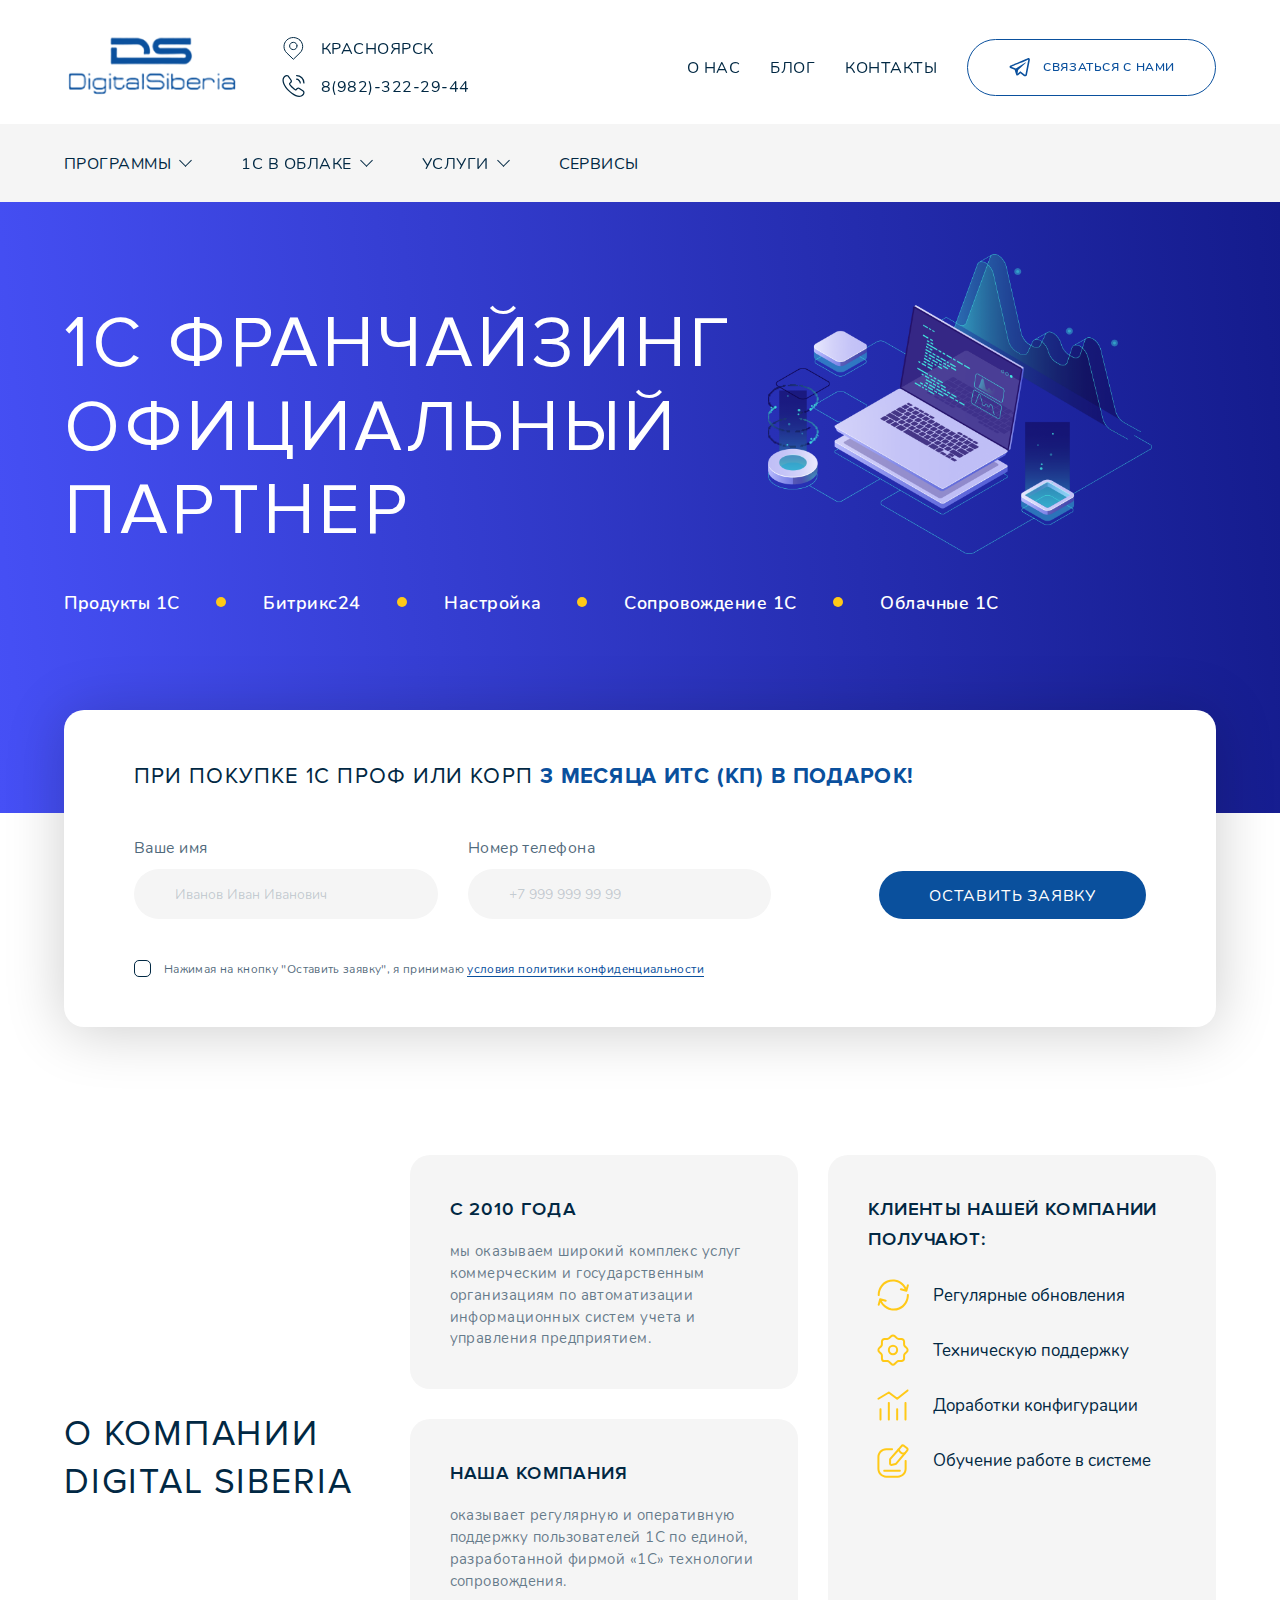
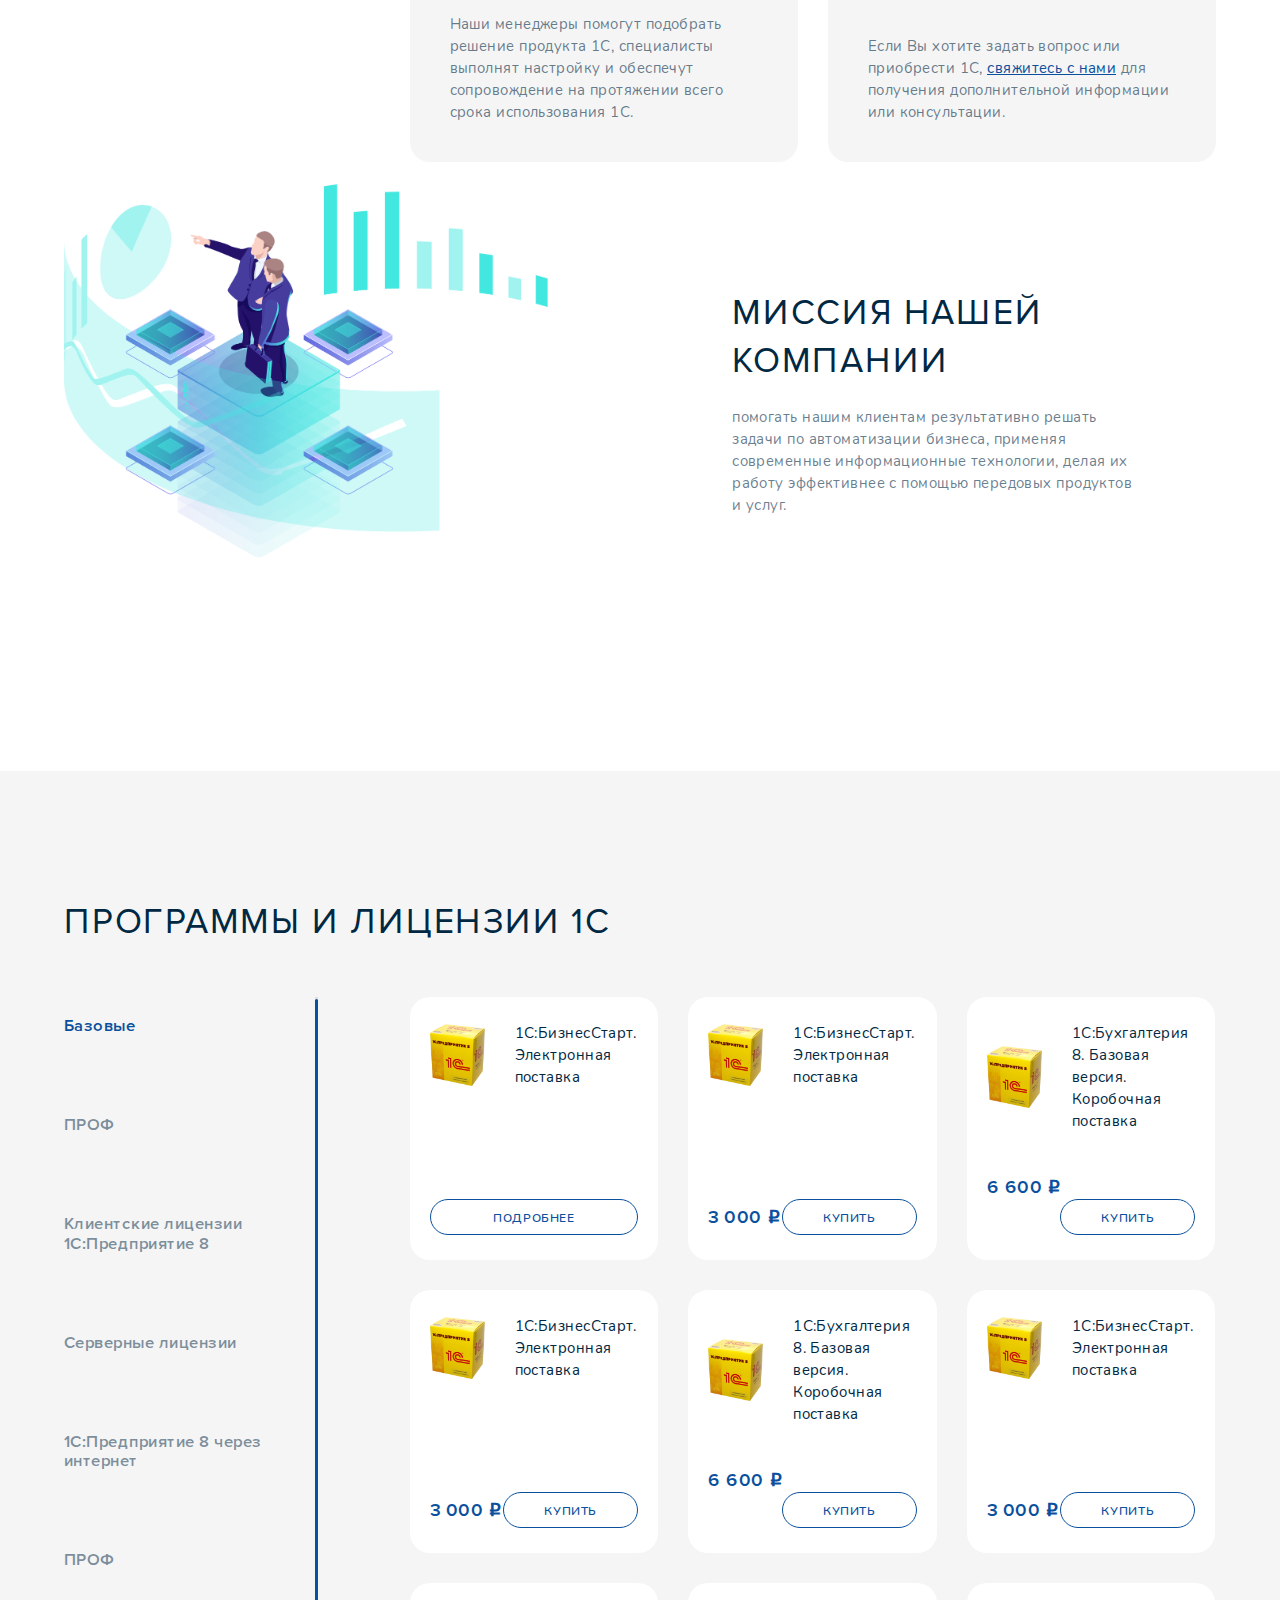
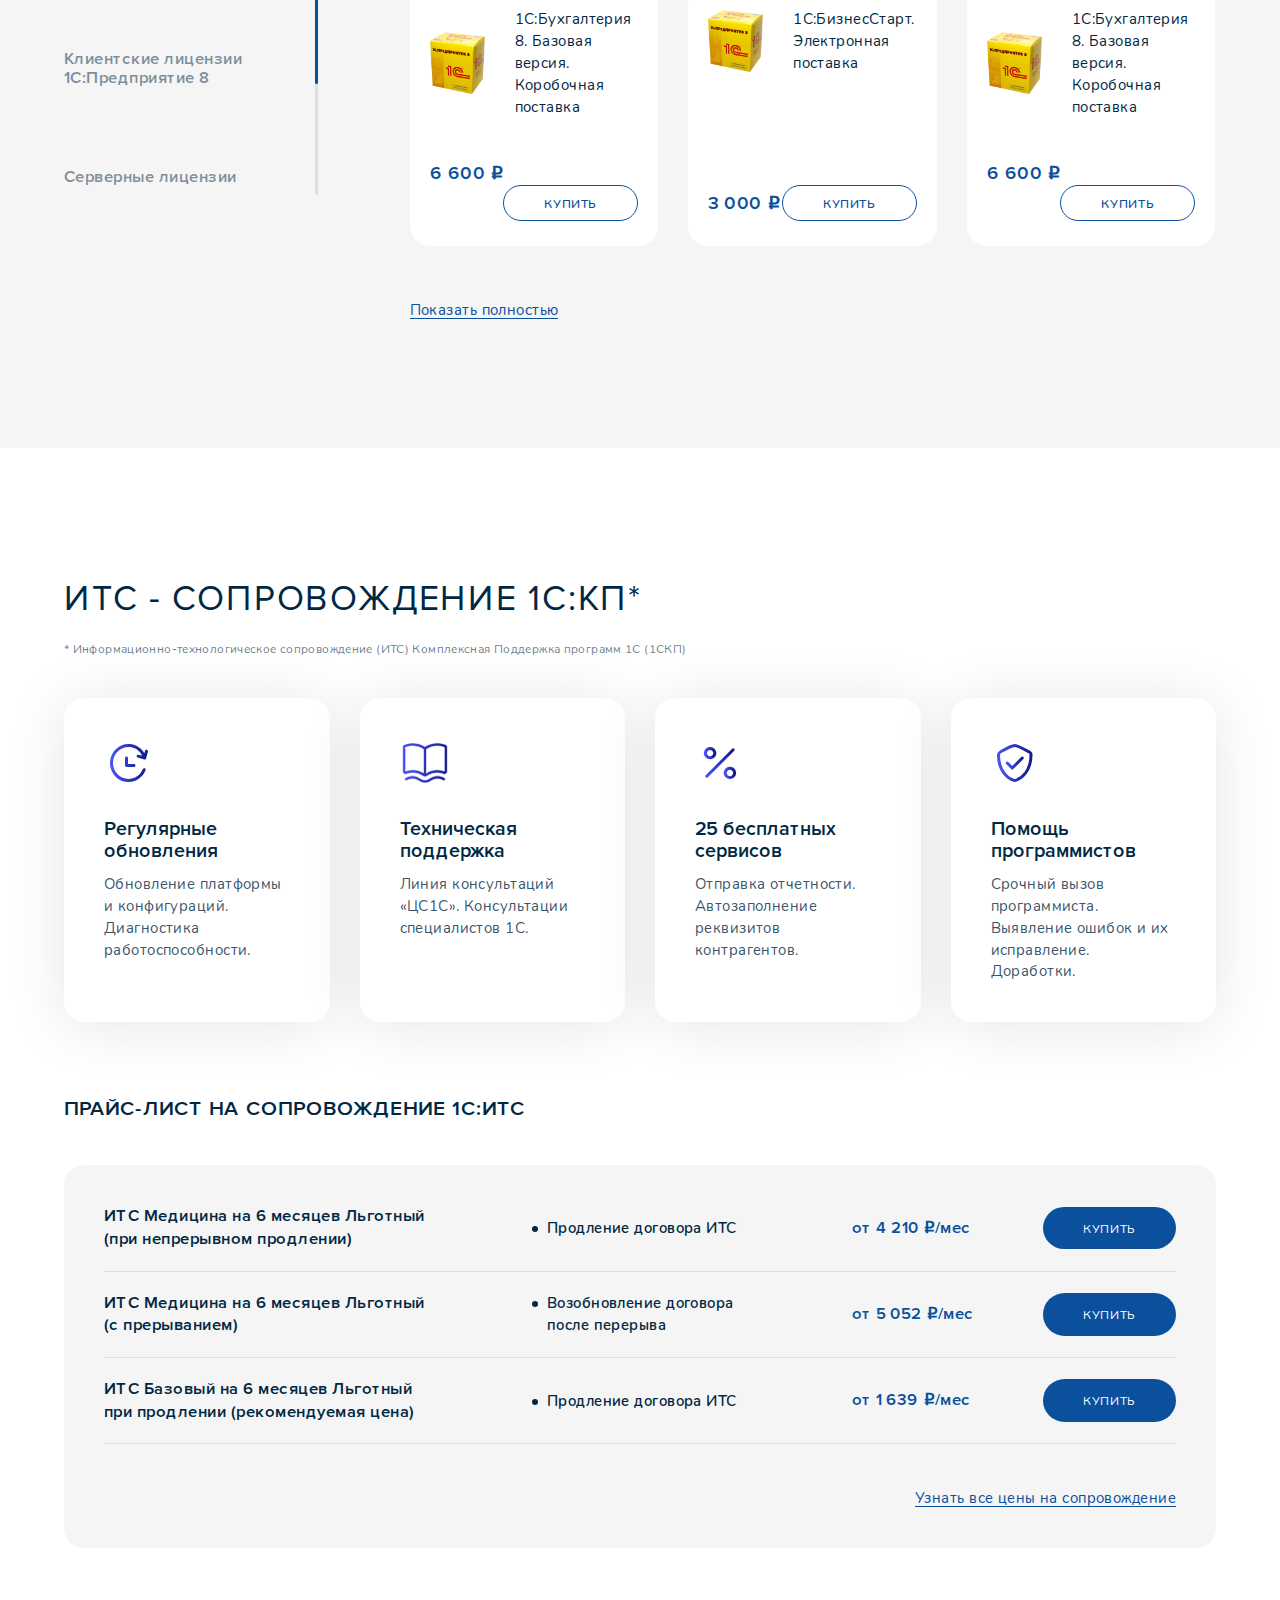
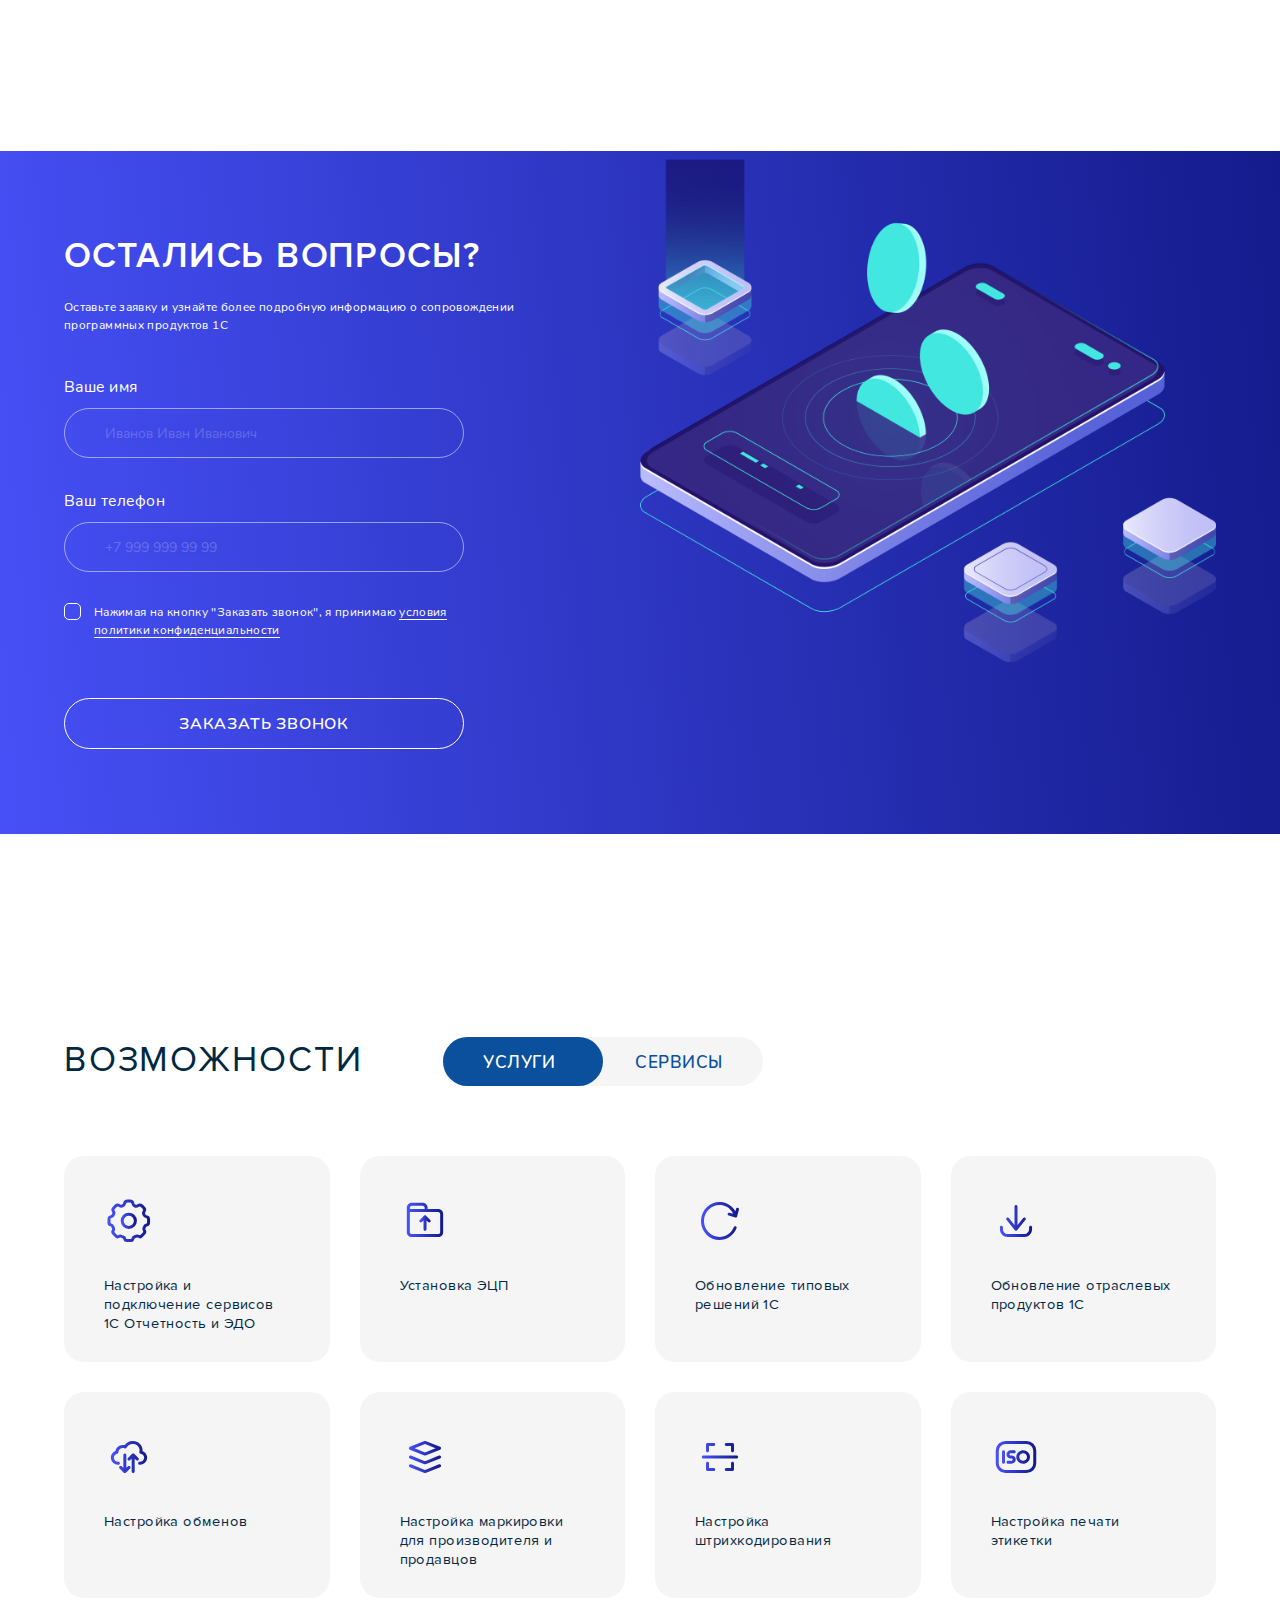
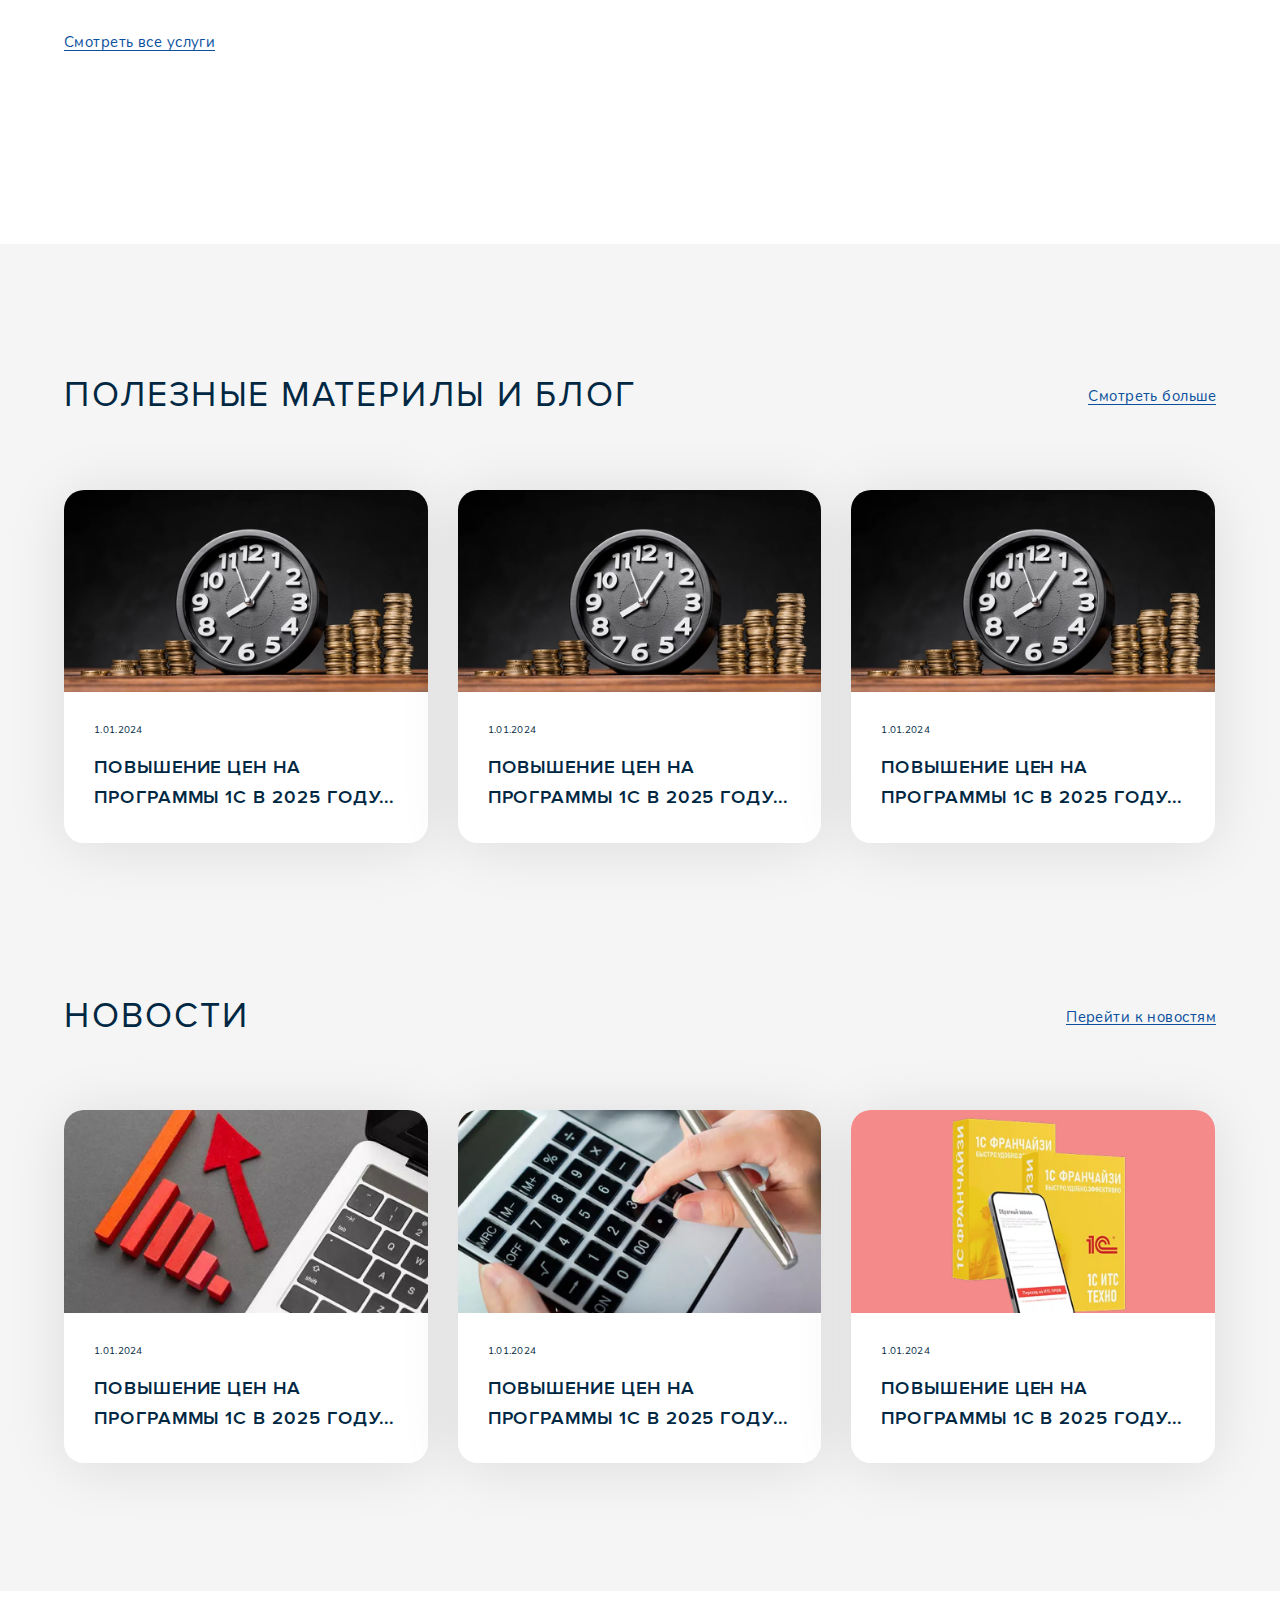
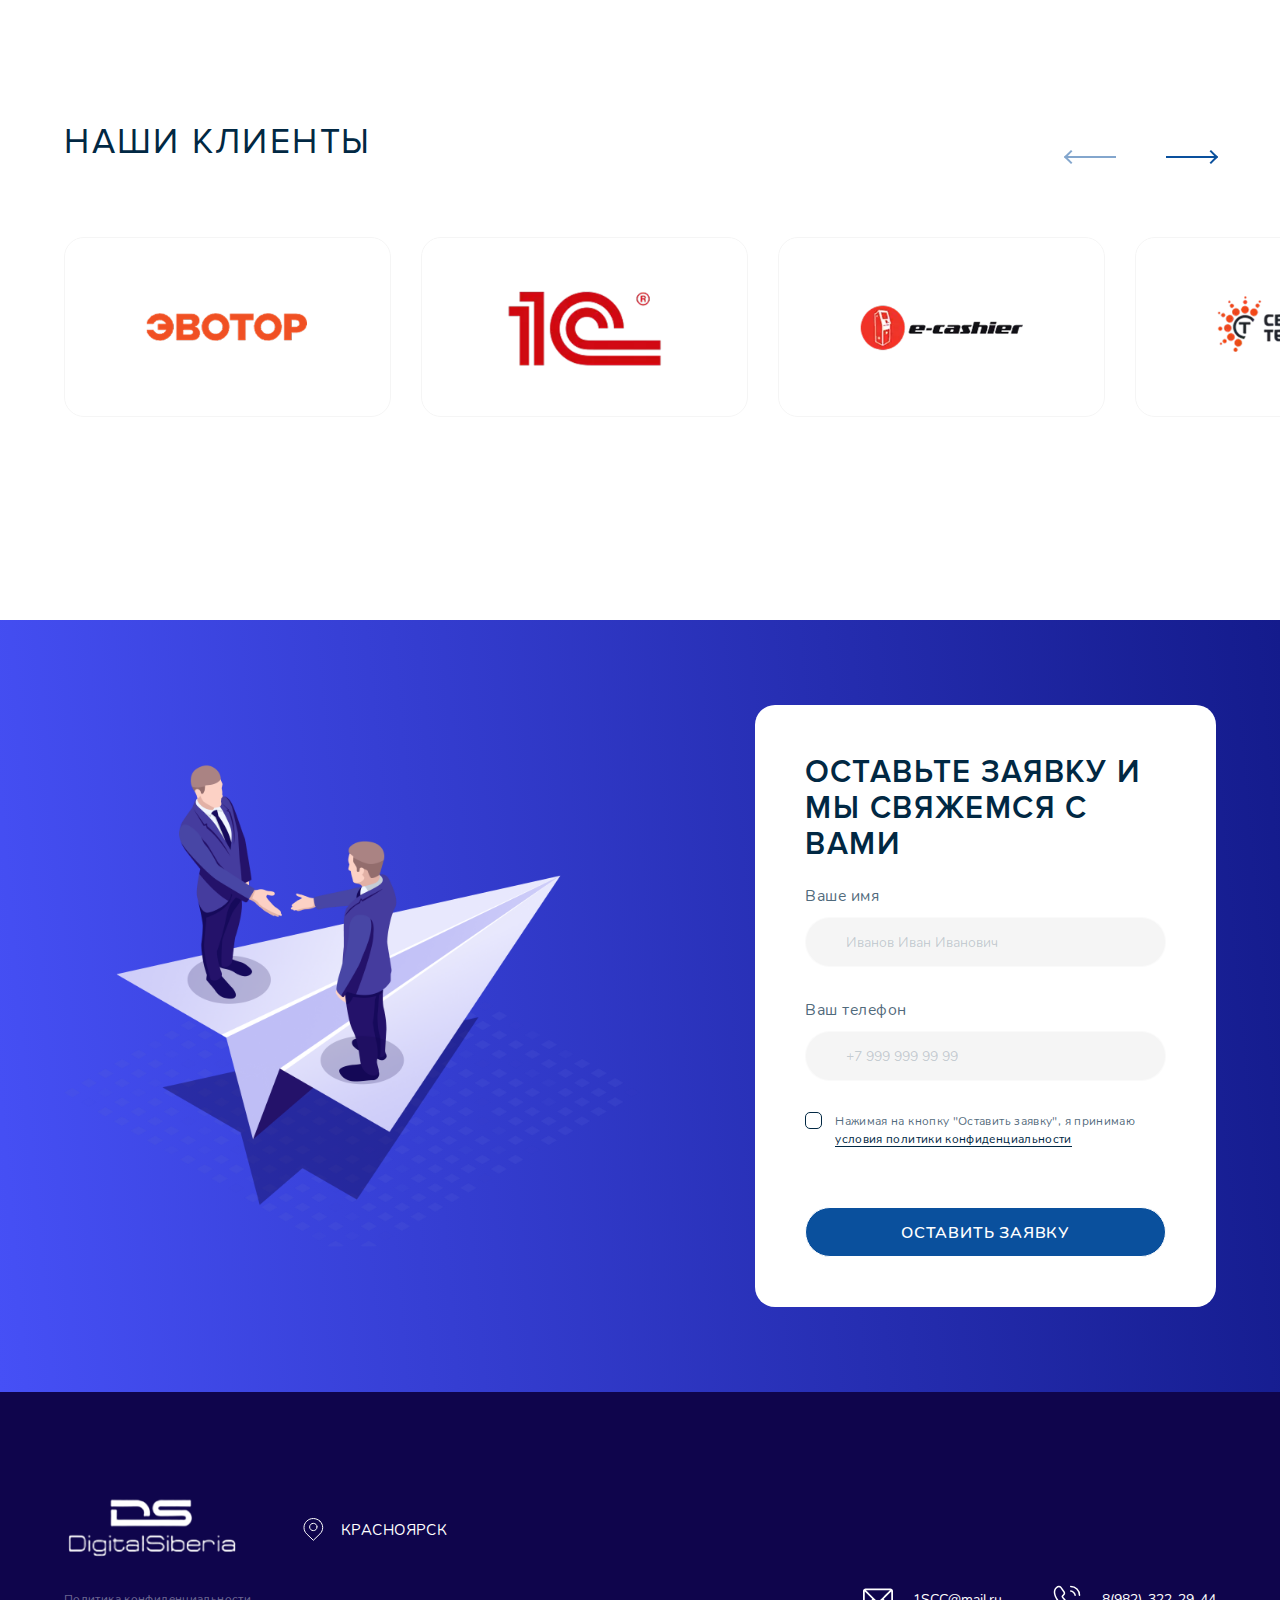
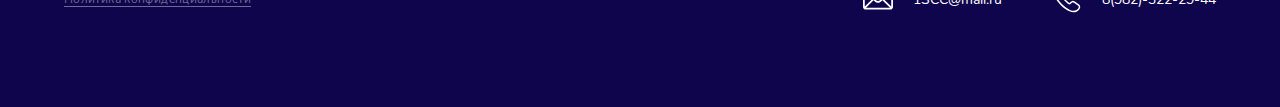
==== commit 051fed9e: "edit index" ====
--- a/index.html
+++ b/index.html
@@ -40,11 +40,7 @@
     <header id="top">
         <div class="header-outer">
             <div class="header-top">
-<<<<<<< HEAD
                 <div class="new-container flex-block" data-aos="fade-down" data-aos-duration="1200">
-=======
-                <div class="new-container flex-block">
->>>>>>> ee2570199de4e3286699392bca7d42dedff4cad1
                     <div class="header-logo">
                         <img src="./media/header-logo.png" alt="">
                     </div>
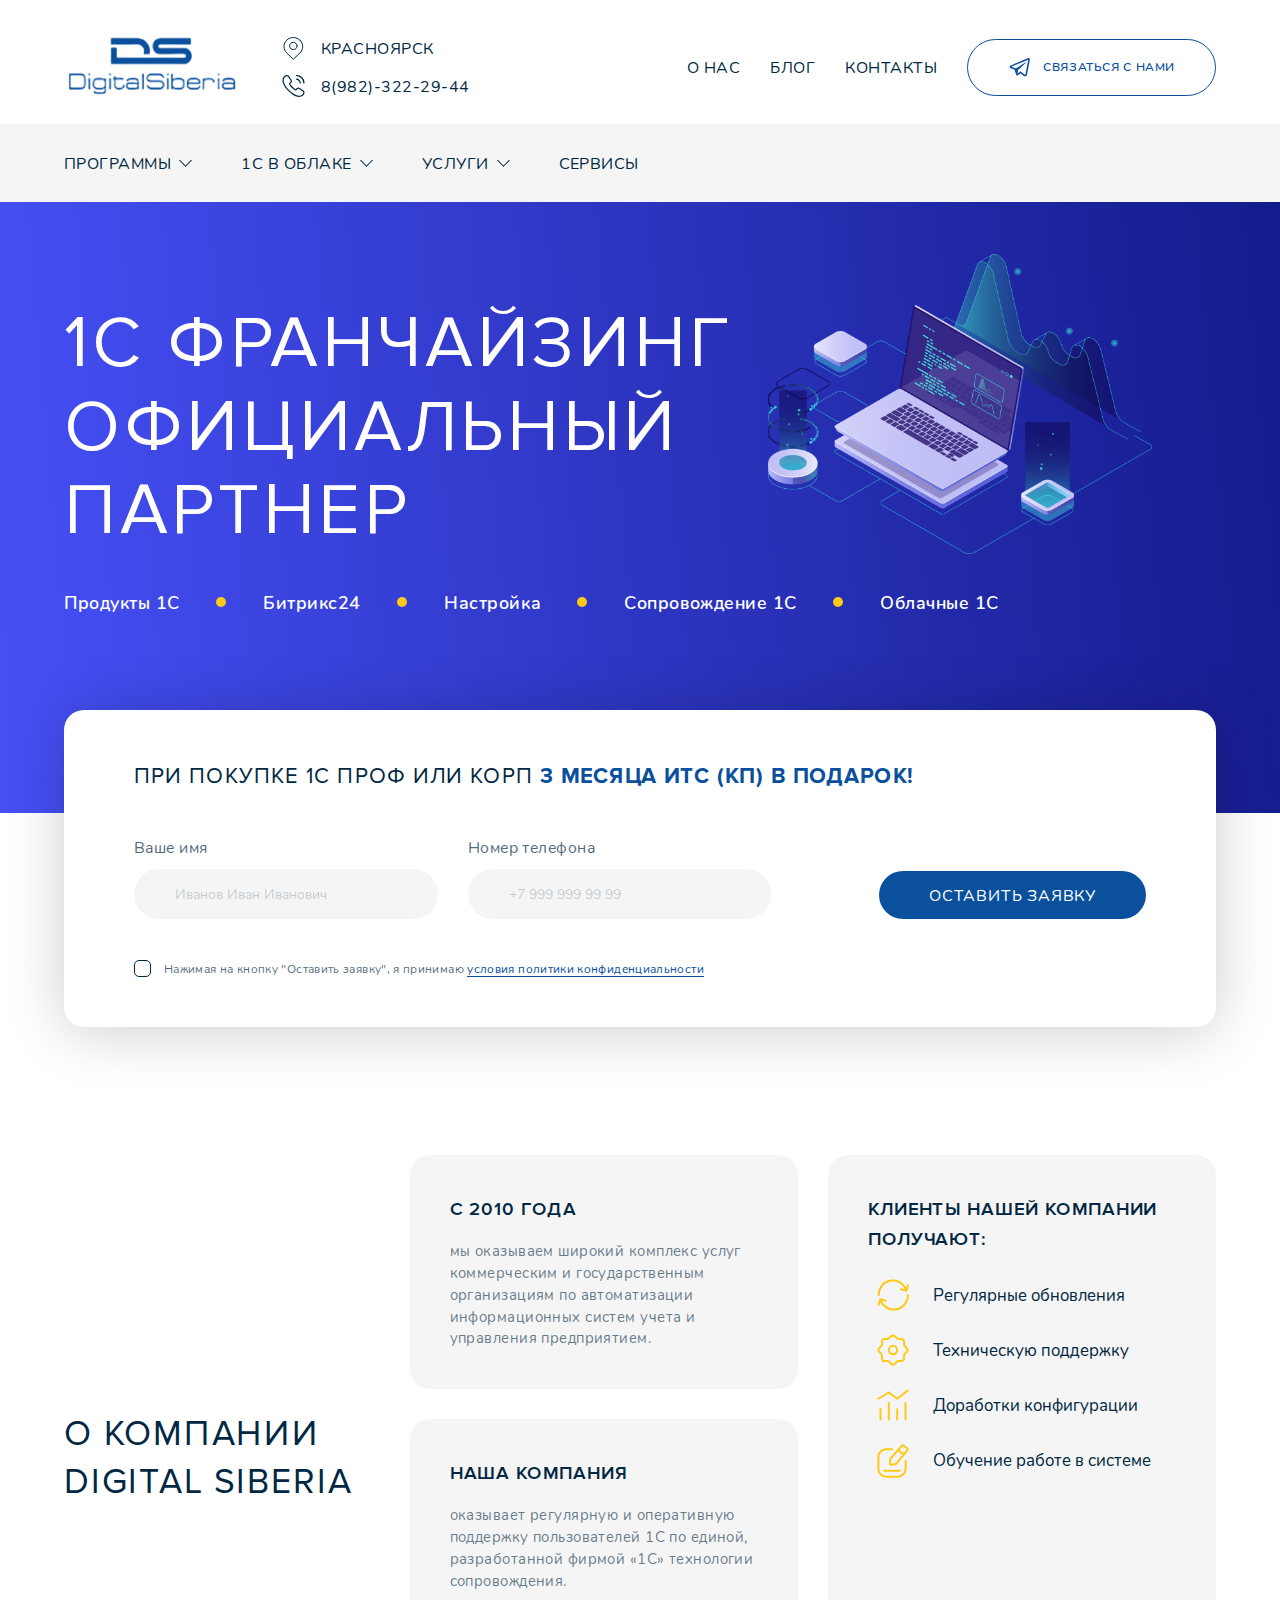
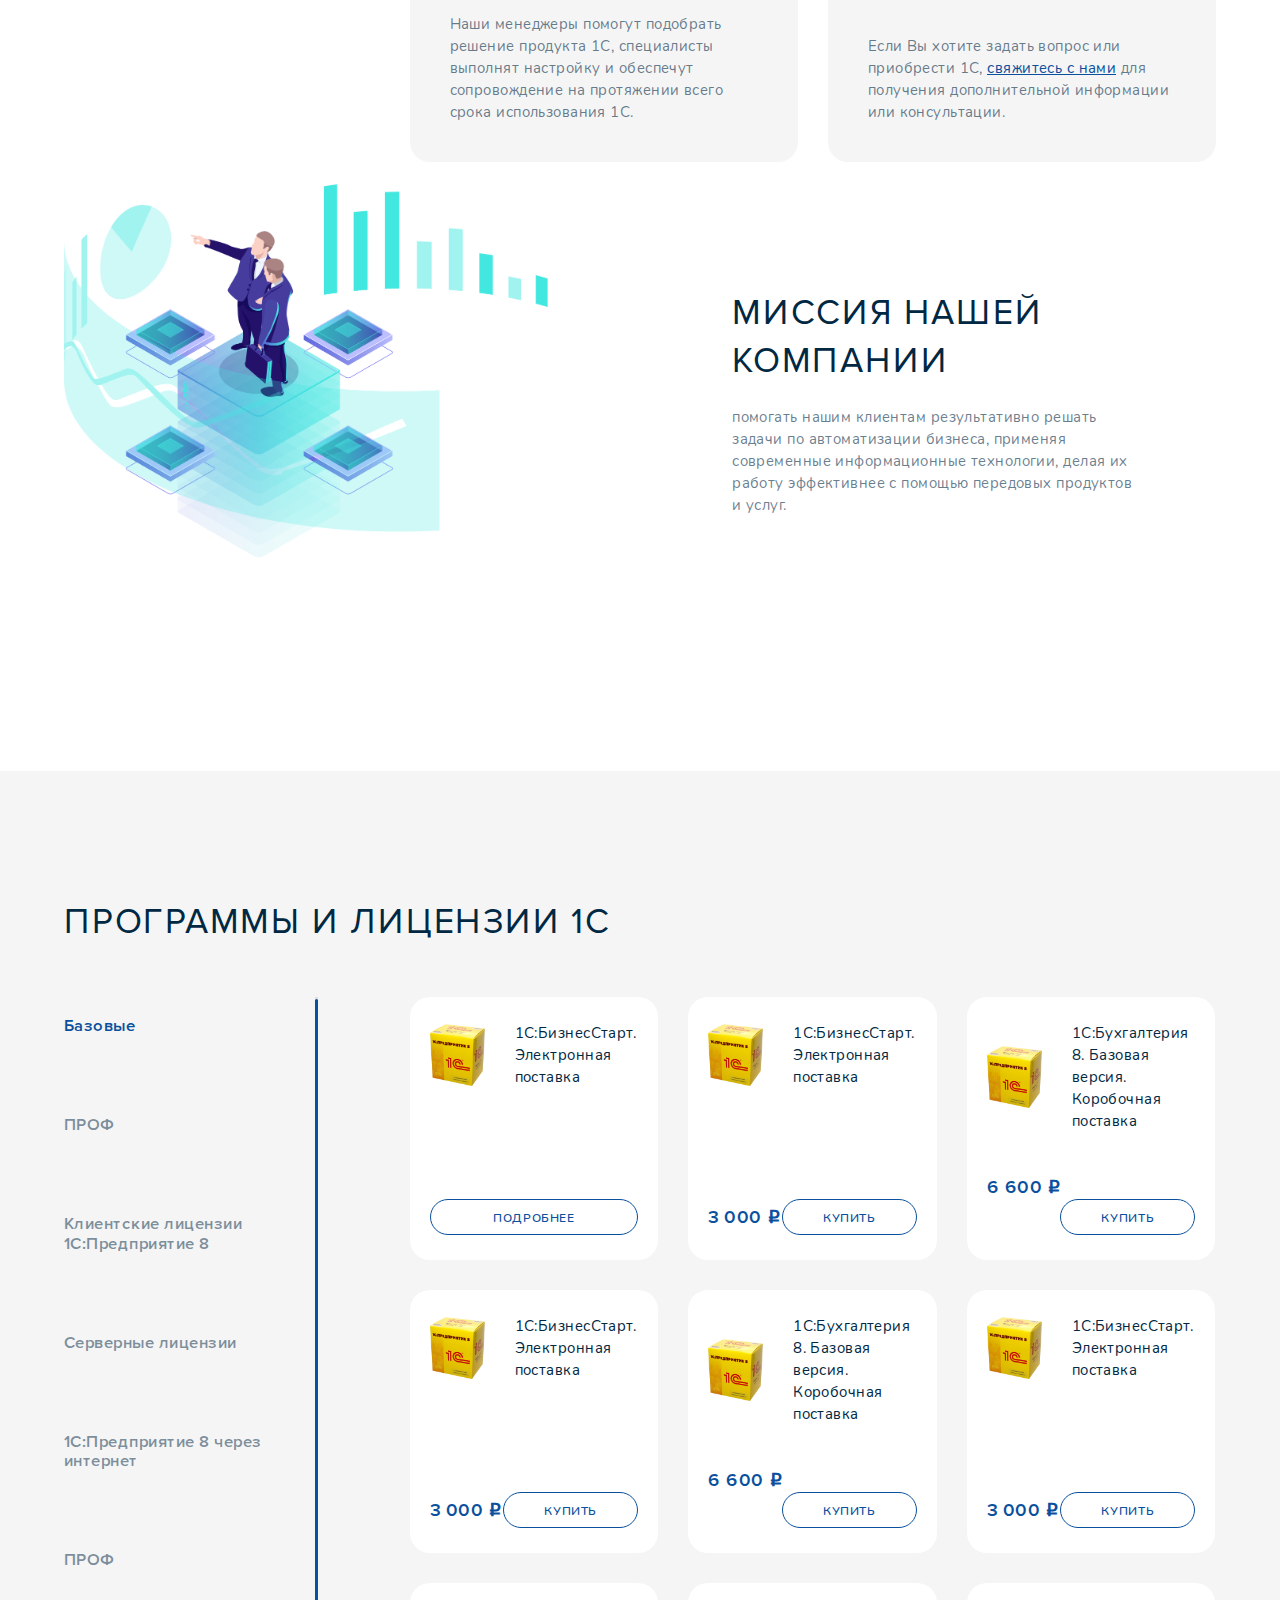
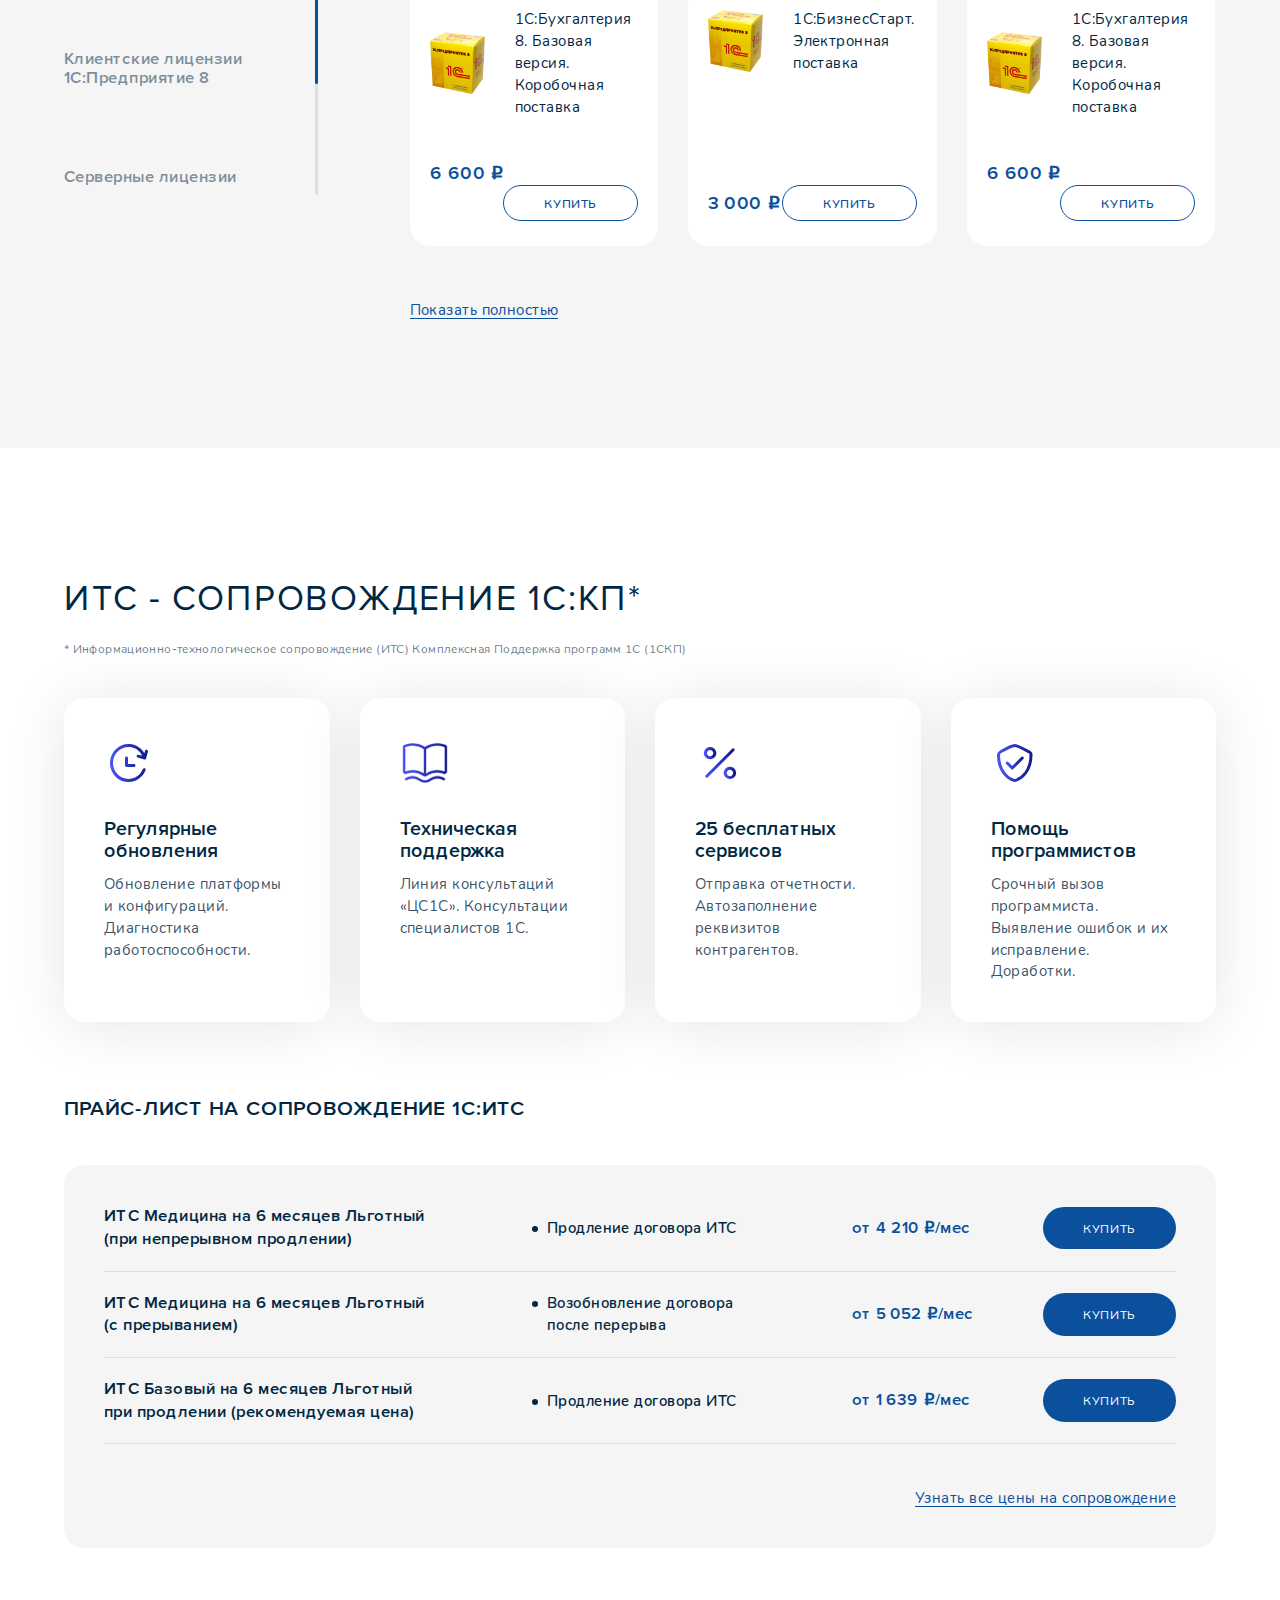
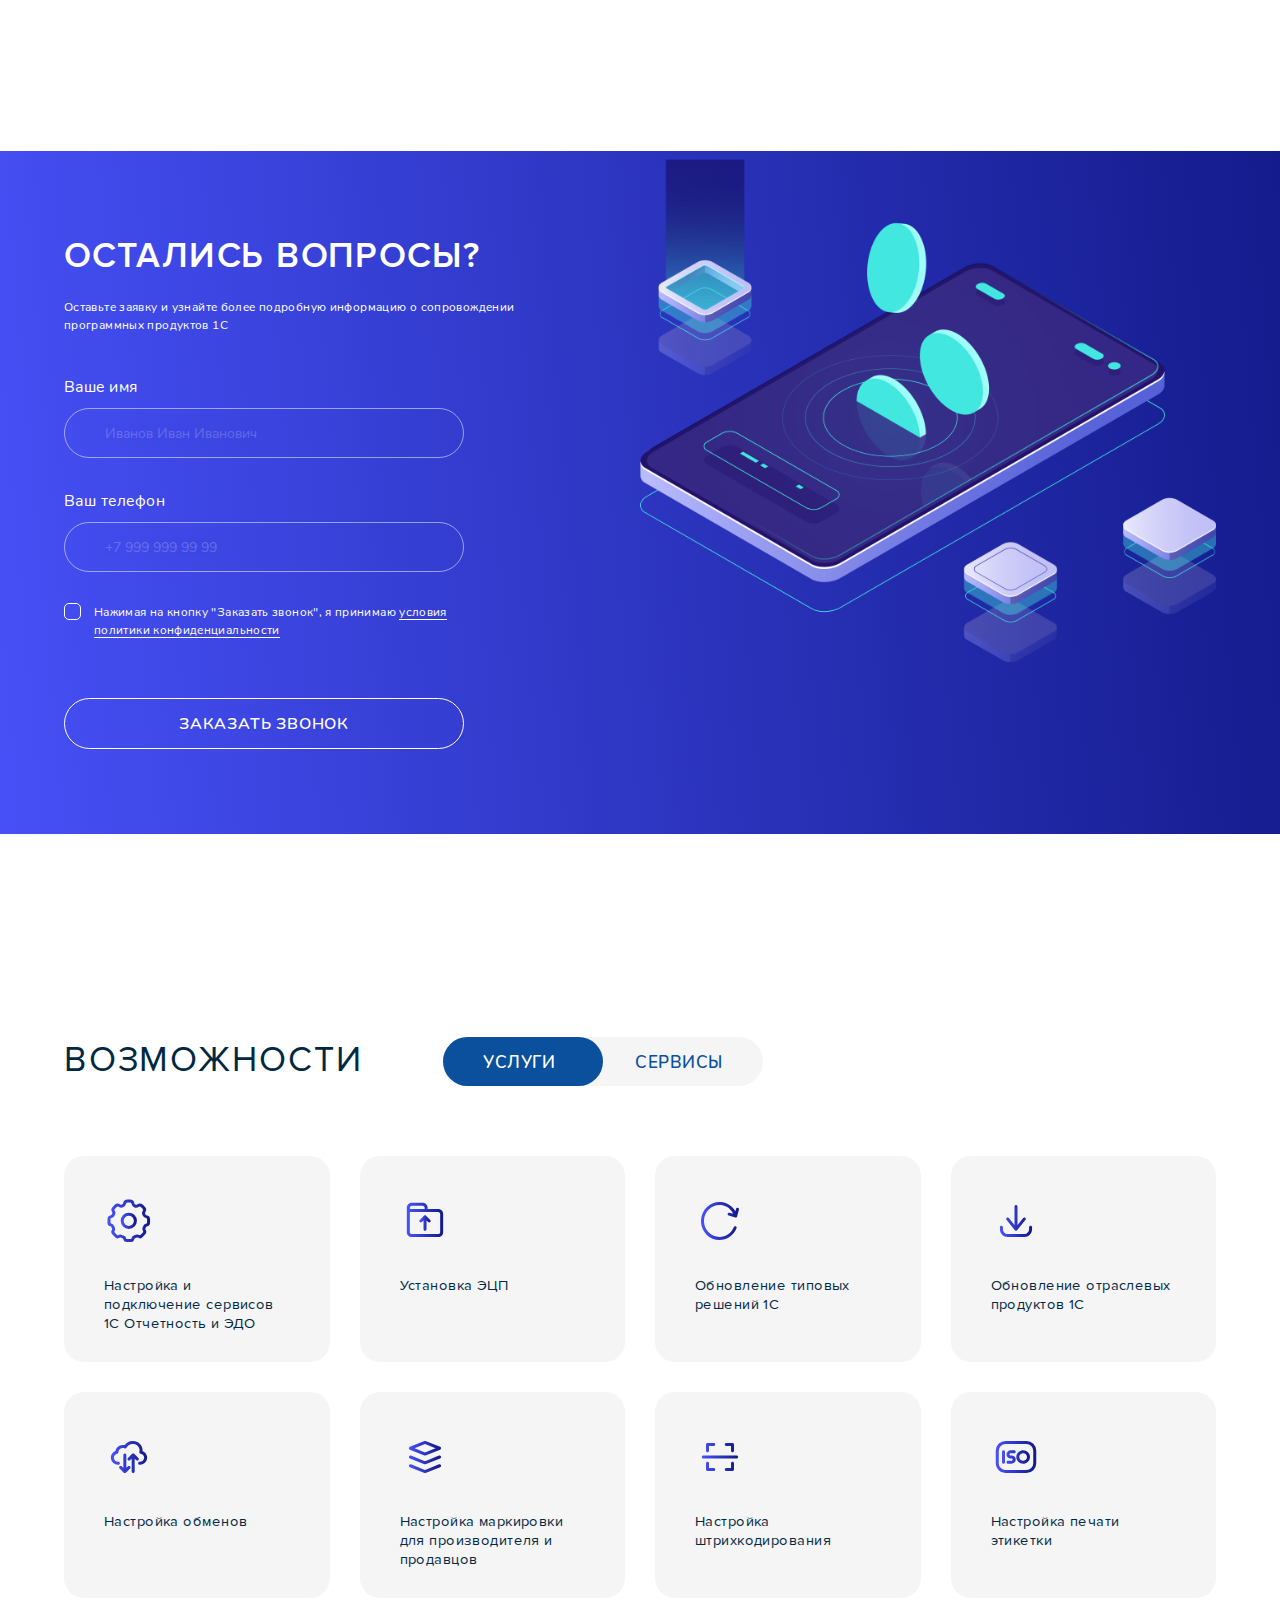
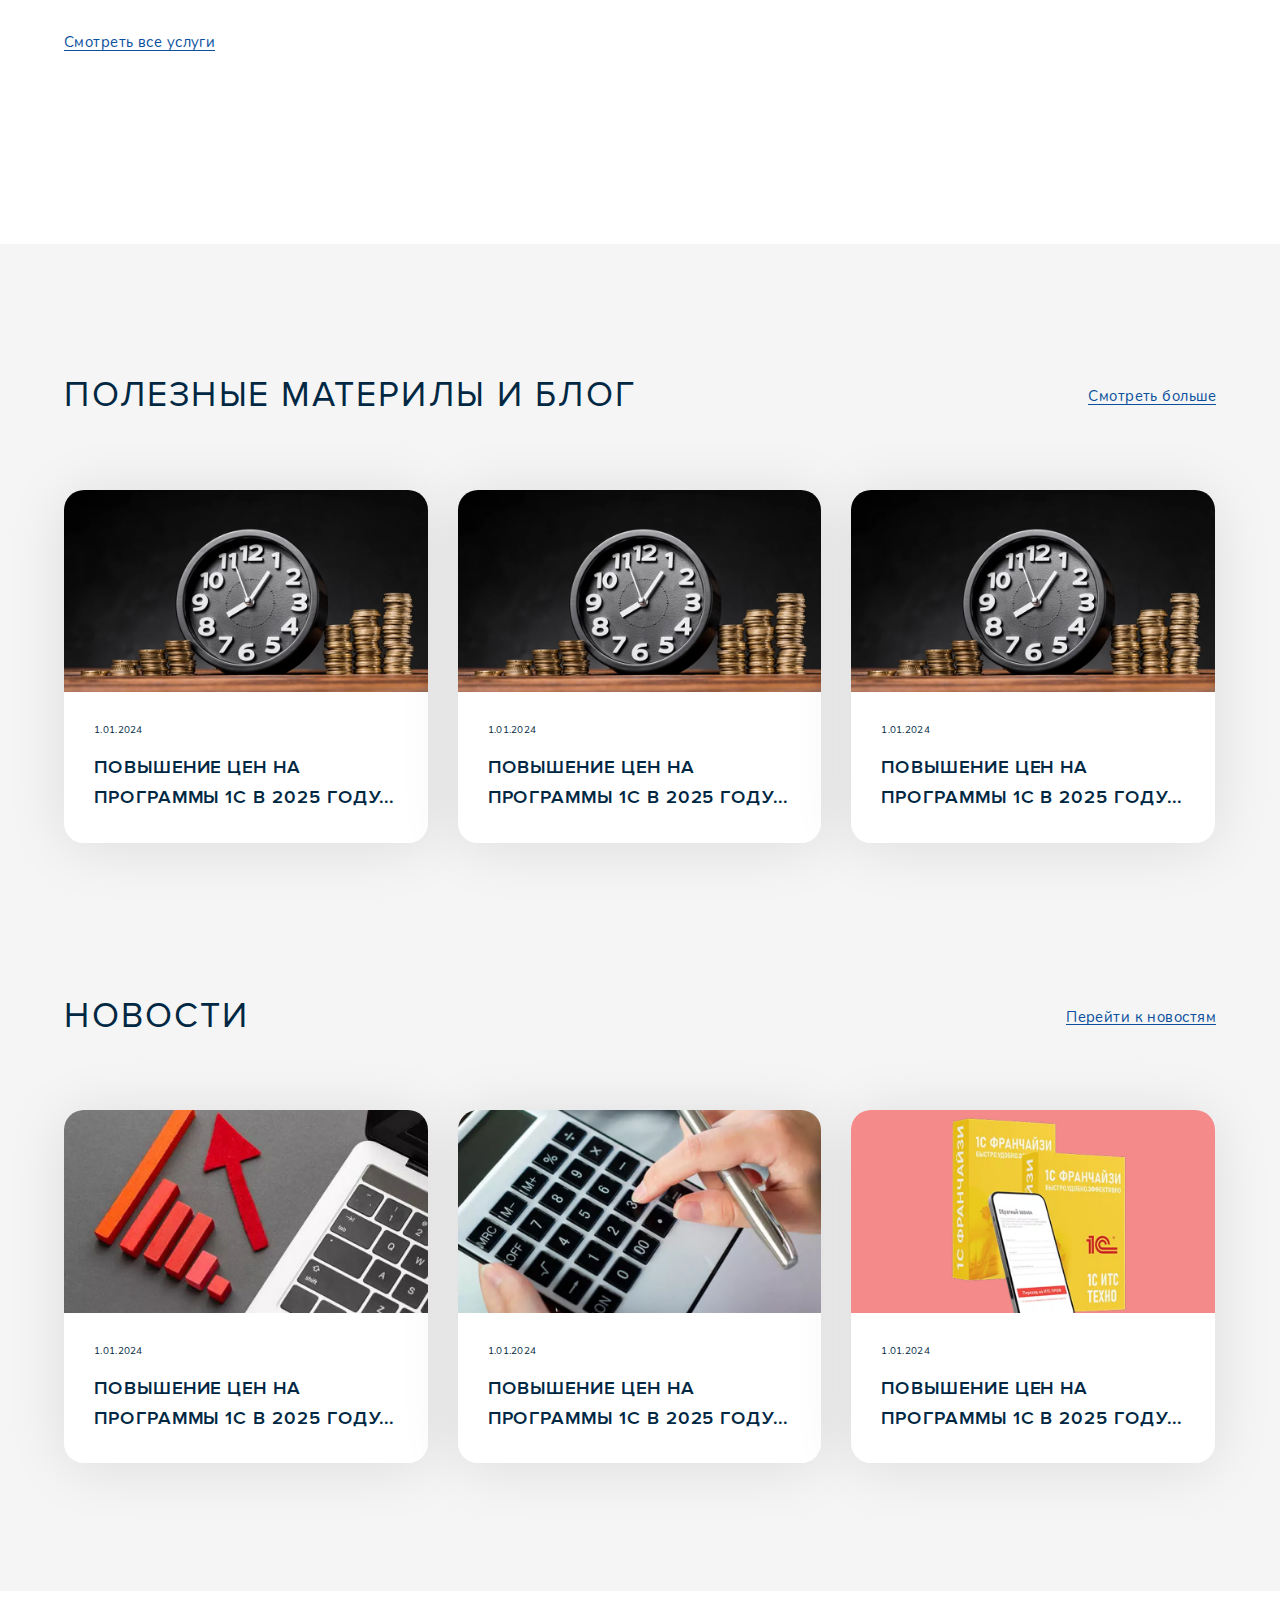
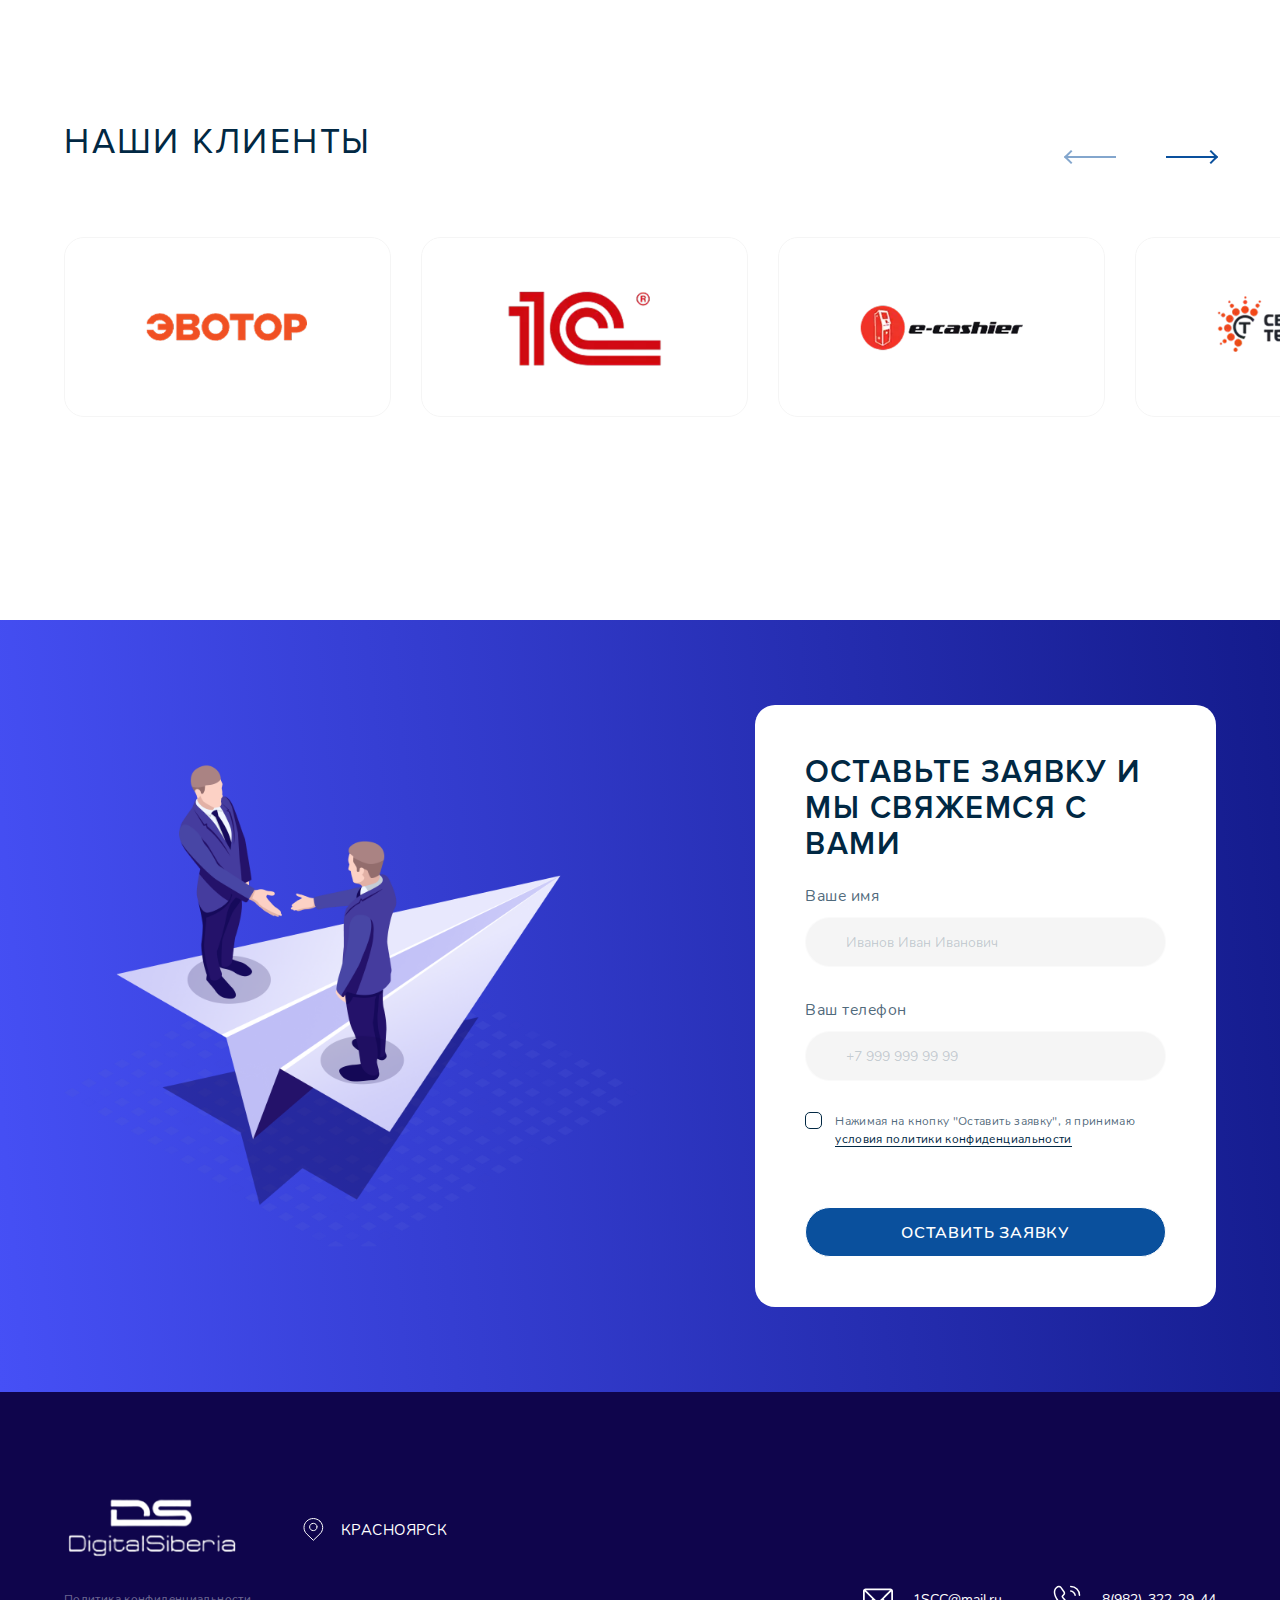
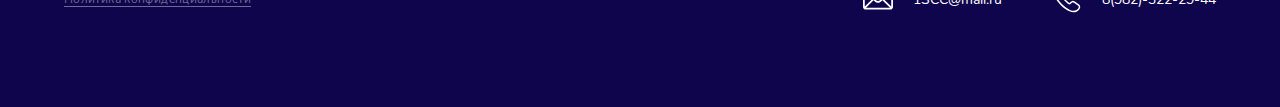
==== commit 02f4cd9f: "edit all" ====
--- a/index.html
+++ b/index.html
@@ -40,7 +40,7 @@
     <header id="top">
         <div class="header-outer">
             <div class="header-top">
-                <div class="new-container flex-block" data-aos="fade-down" data-aos-duration="1200">
+                <div class="new-container flex-block">
                     <div class="header-logo">
                         <img src="./media/header-logo.png" alt="">
                     </div>
--- a/css/index.css
+++ b/css/index.css
@@ -891,6 +891,7 @@
 @media screen and (max-width: 1199px) {
   header.open .header-outer {
     height: 100vh;
+    overflow: auto;
     display: -webkit-box;
     display: -ms-flexbox;
     display: flex;
@@ -974,7 +975,7 @@
 @media screen and (max-width: 1199px) {
   .list.header-contacts {
     margin-left: 0;
-    padding-bottom: 40px;
+    margin-bottom: 40px;
   }
 }
 .list.header-contacts li.location {
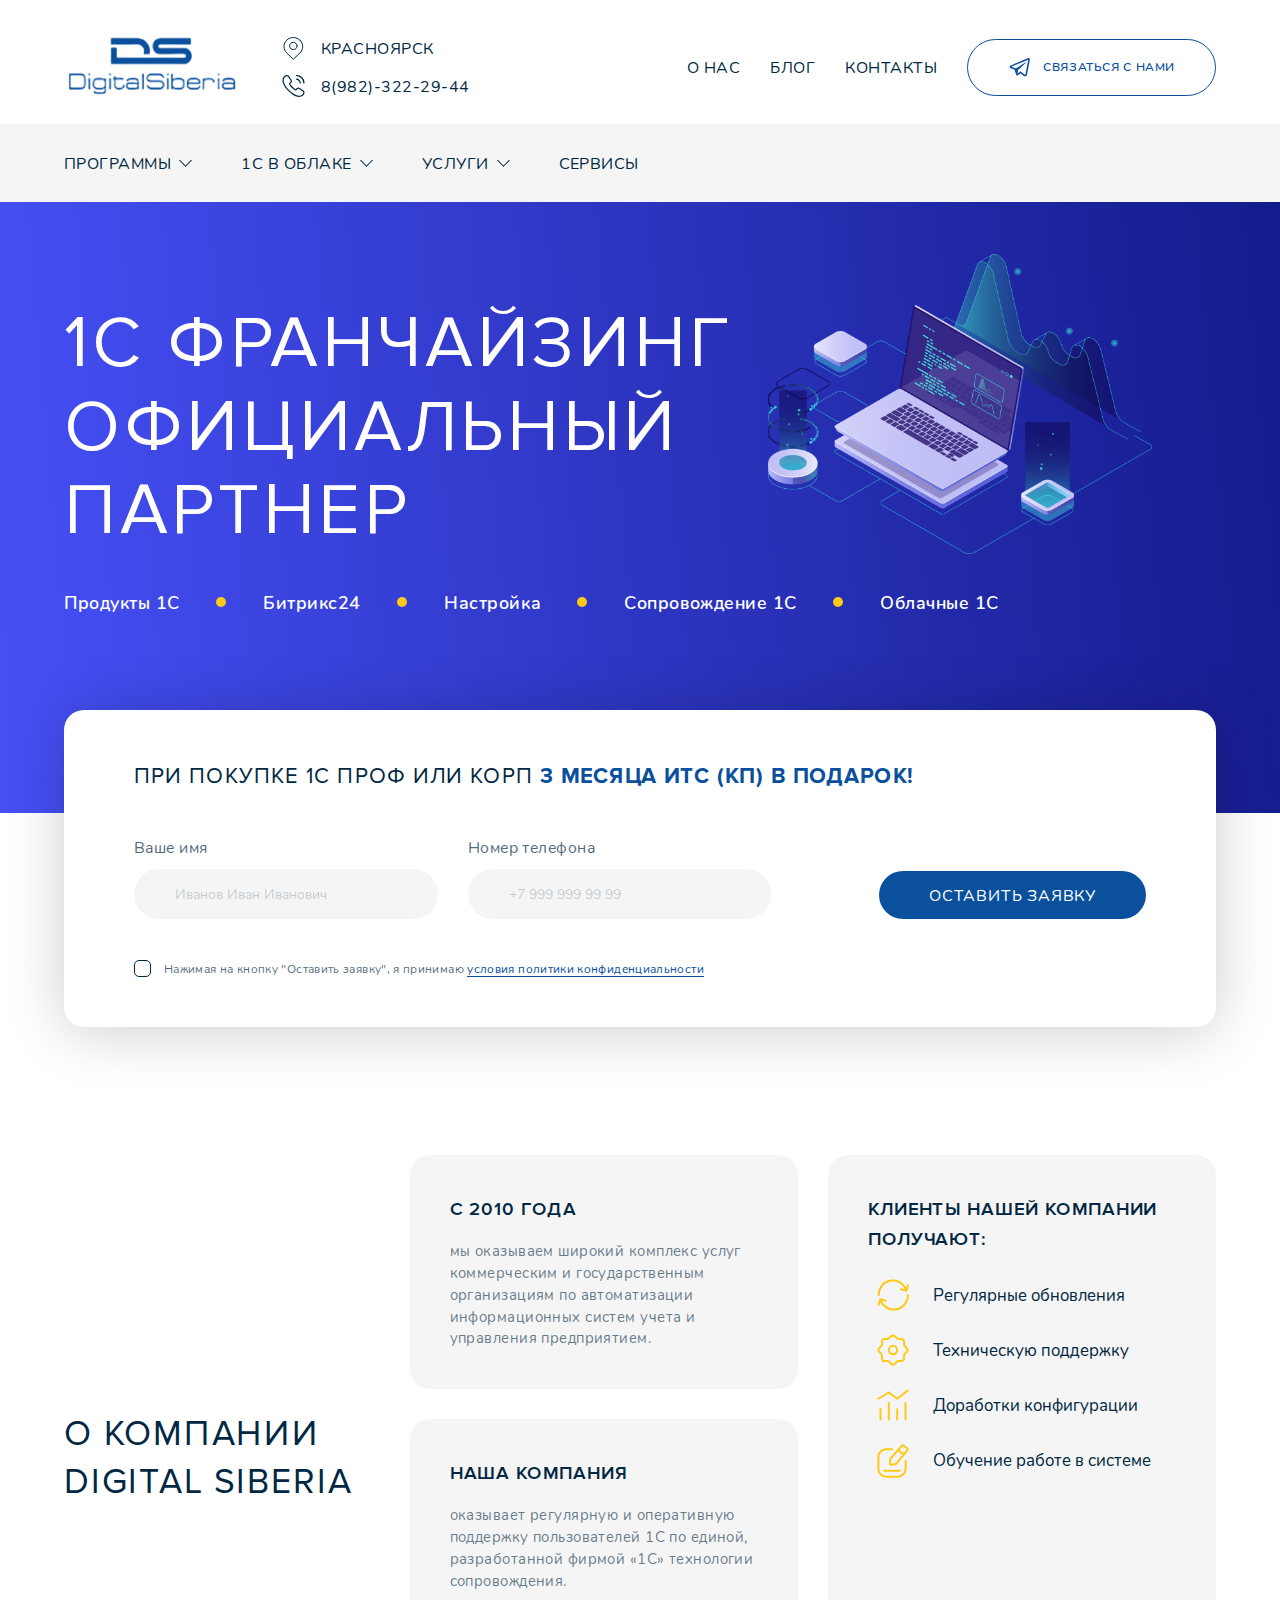
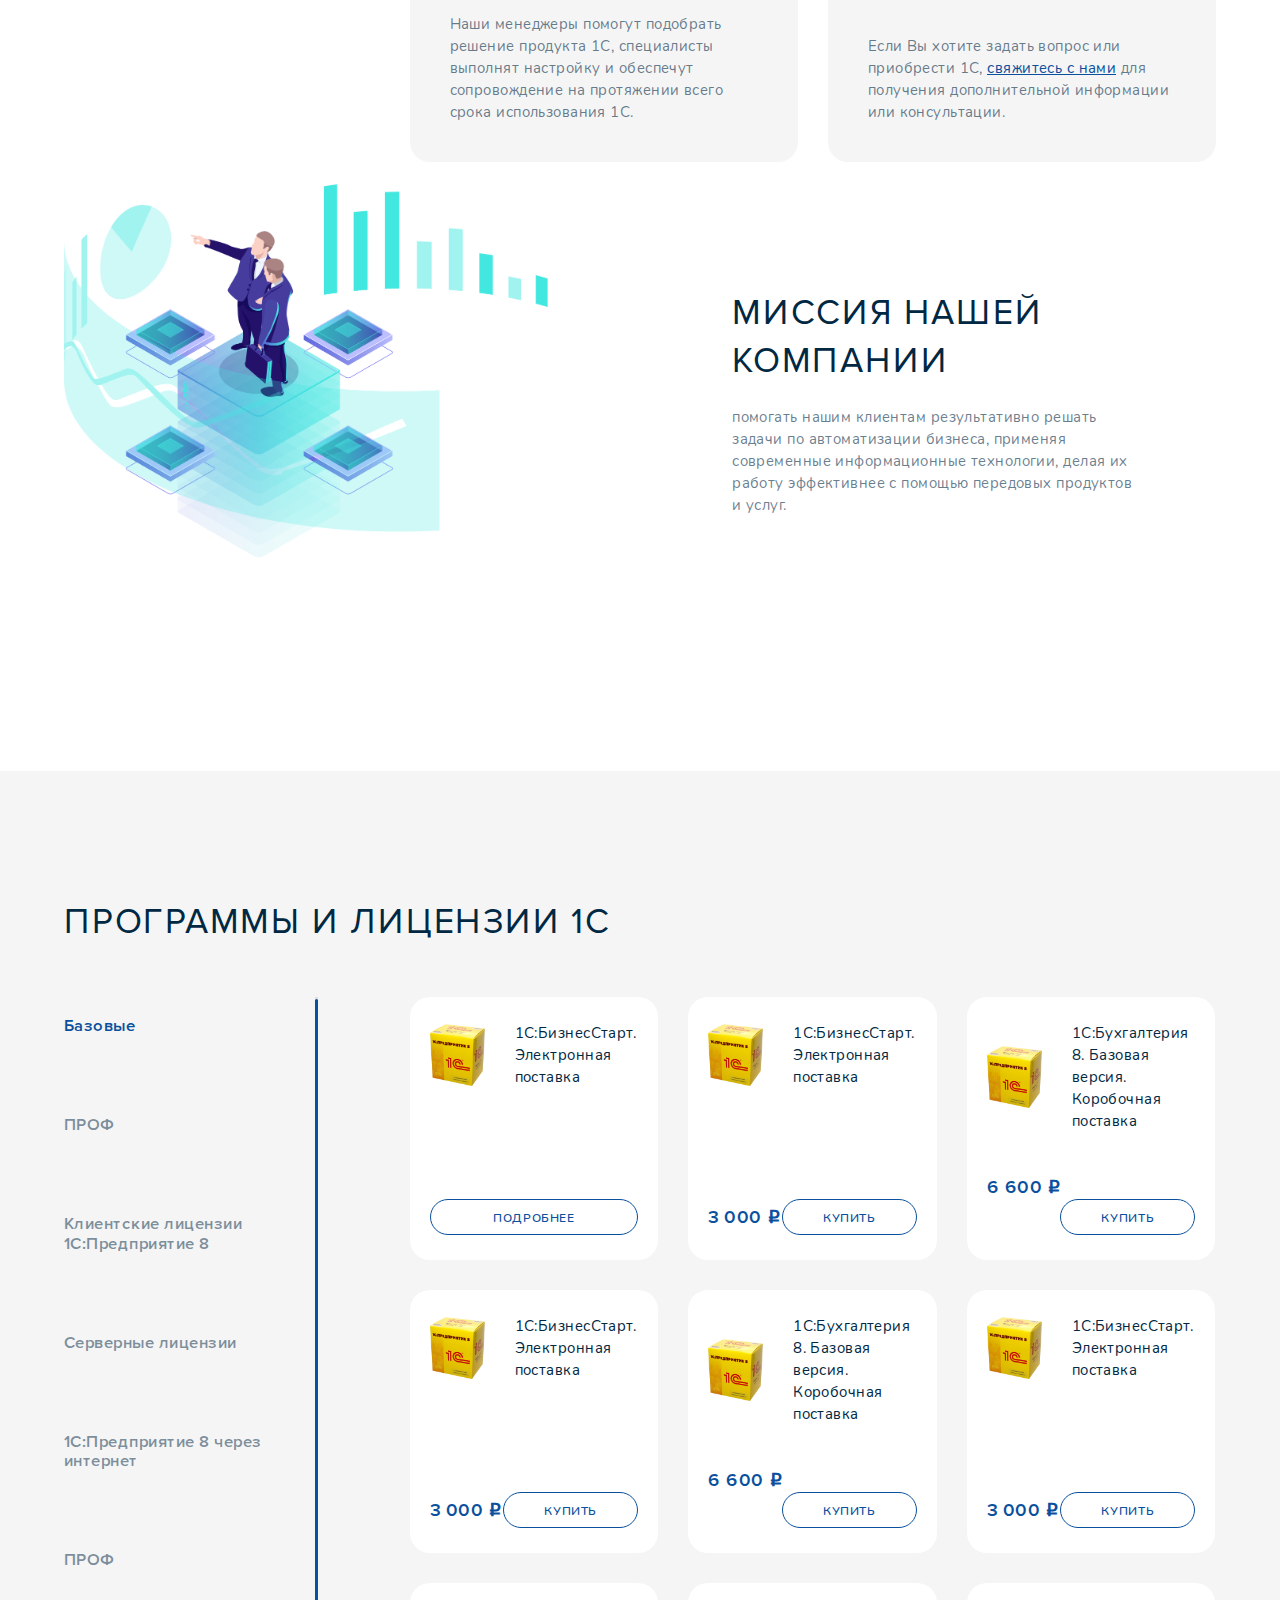
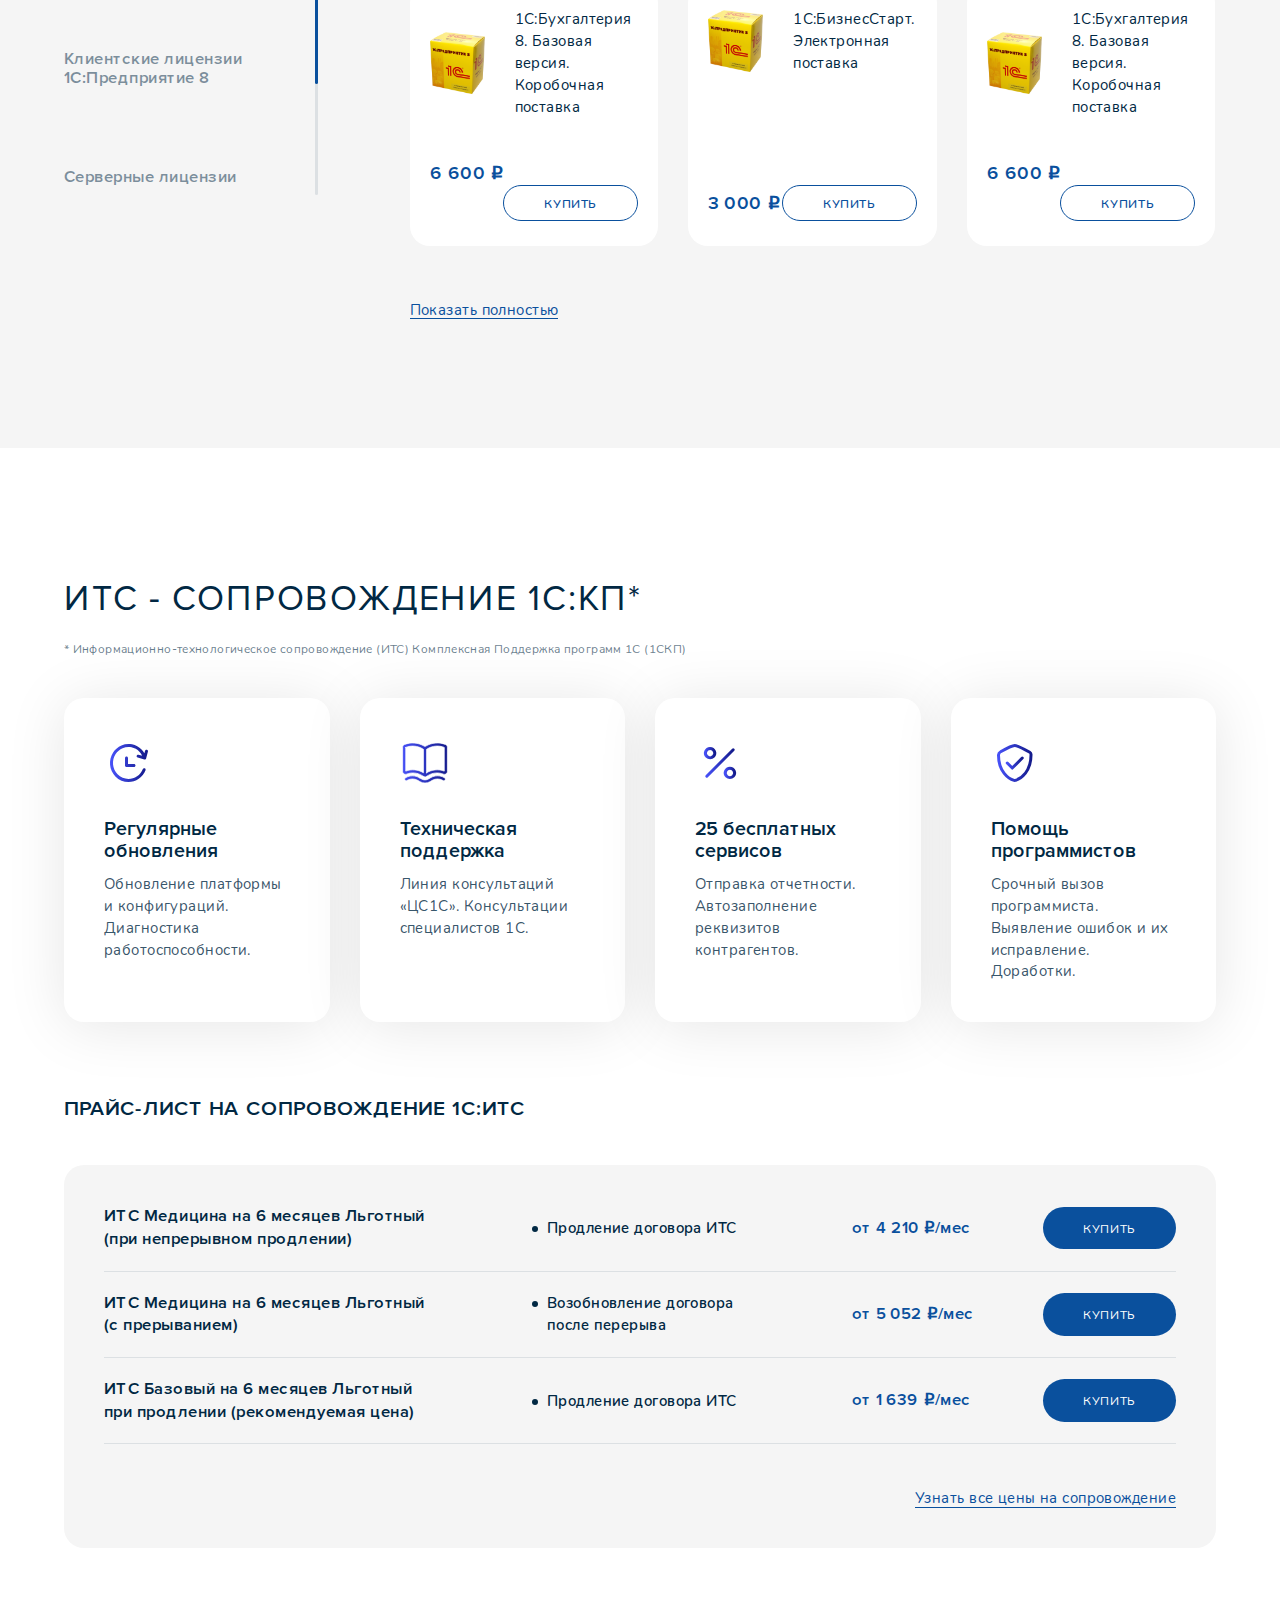
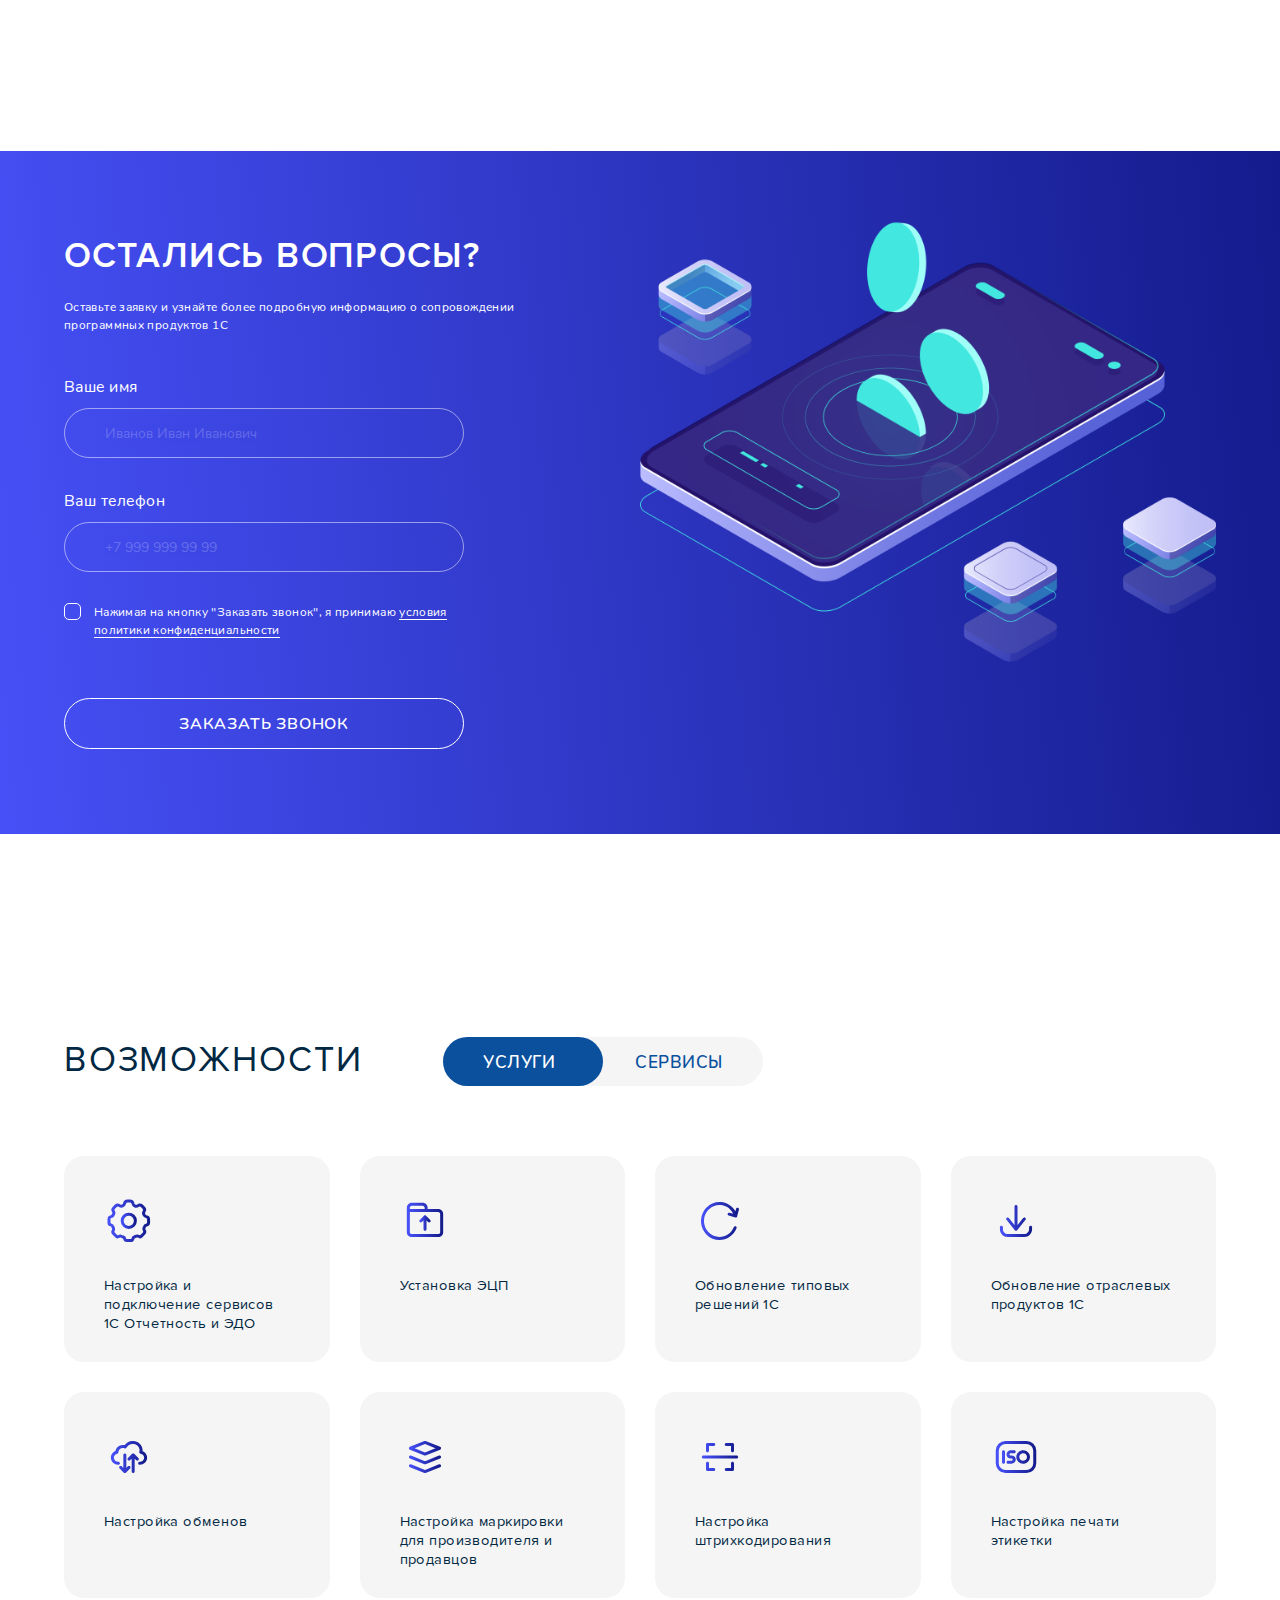
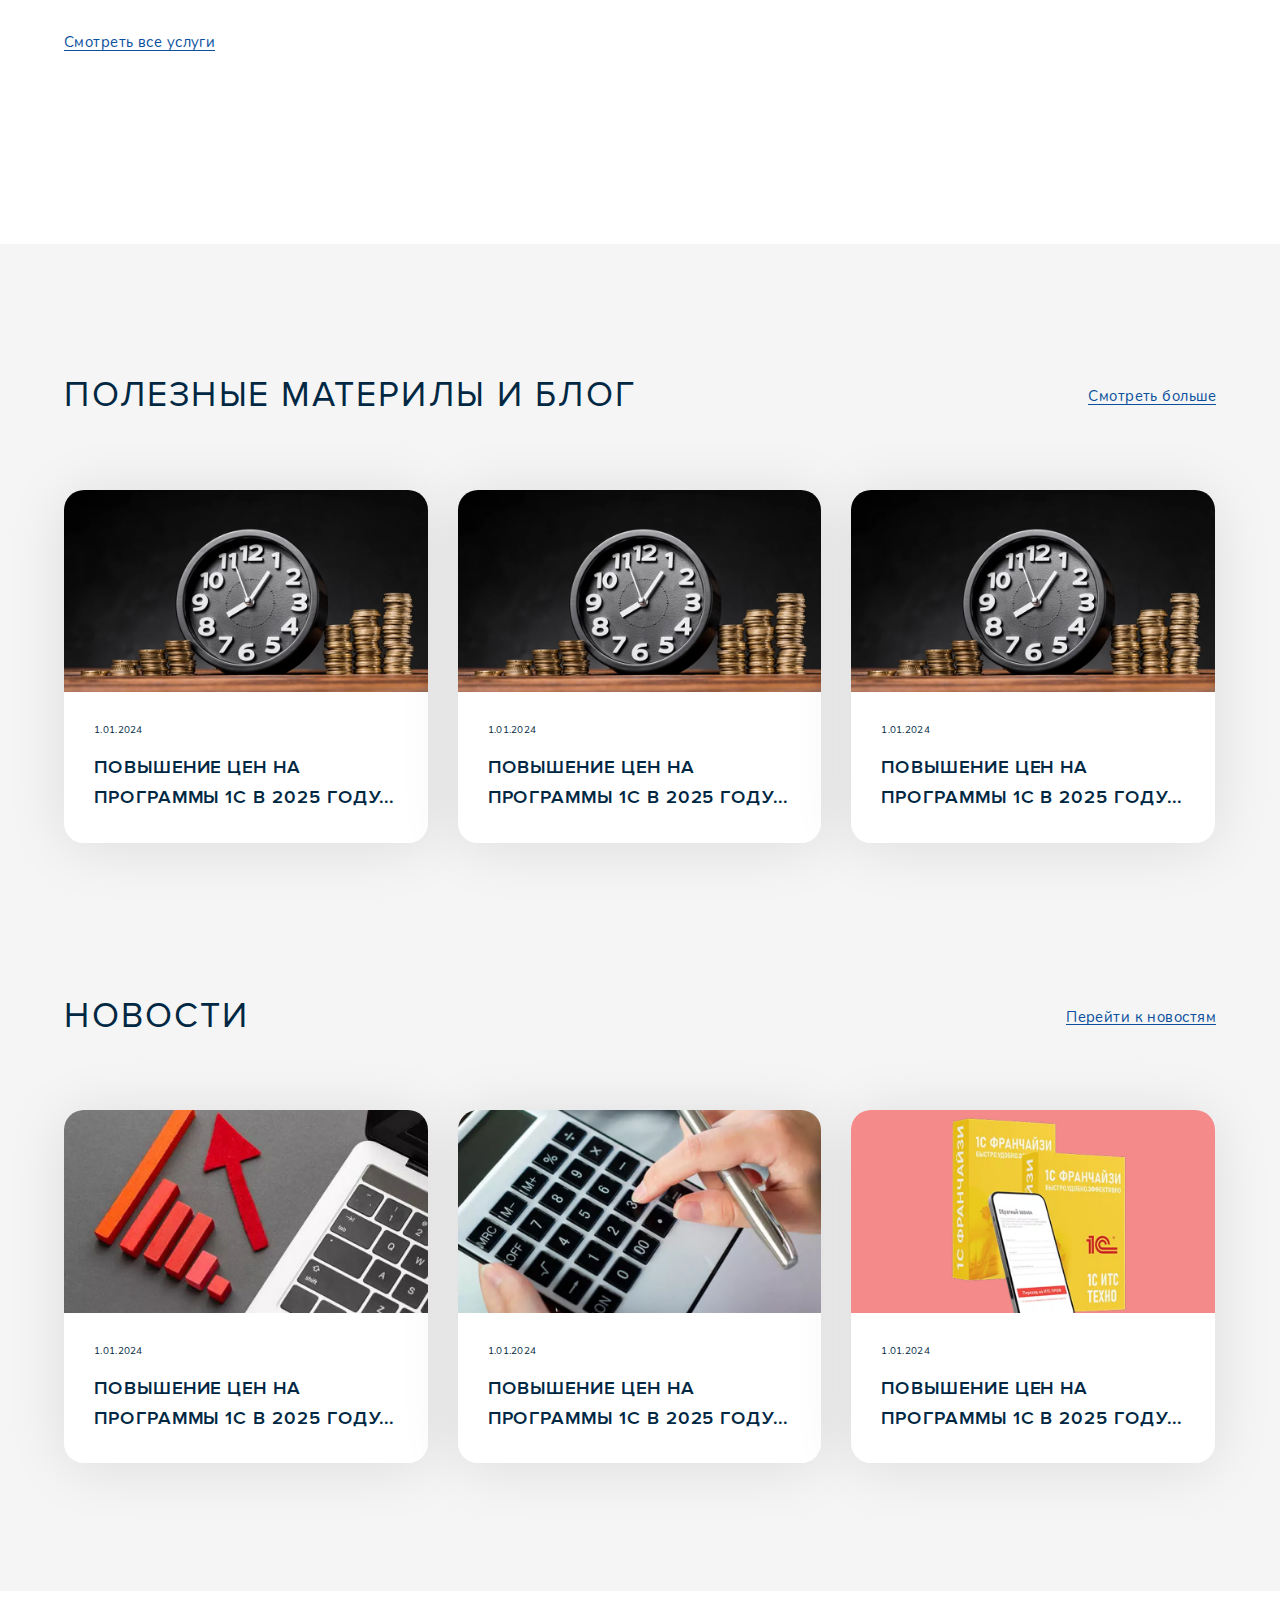
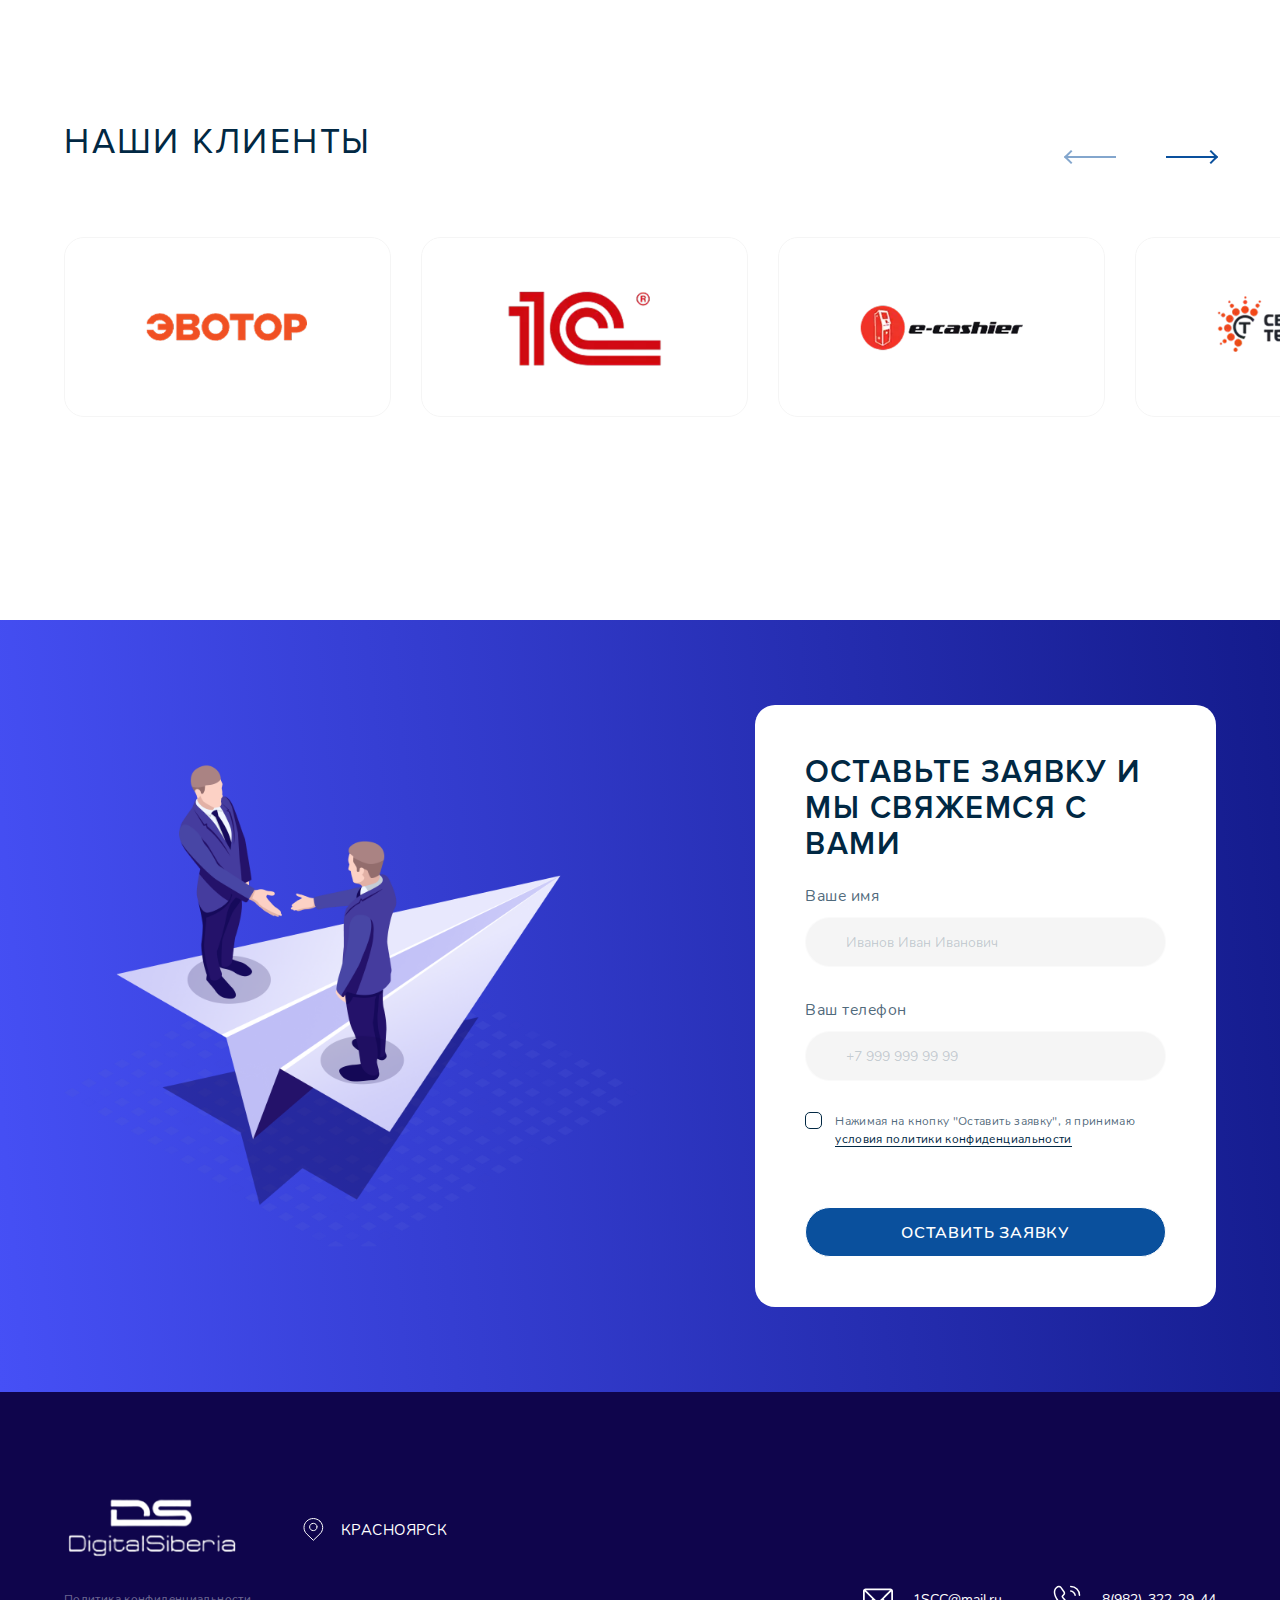
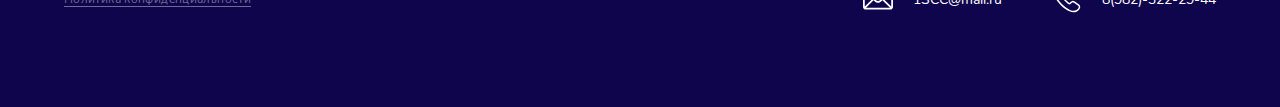
==== commit 0260a7f1: "all edit" ====
--- a/index.html
+++ b/index.html
@@ -46,7 +46,7 @@
                     </div>
                     <ul class="list header-contacts flex-block">
                         <li class="location">Красноярск</li>
-                        <li class="phone"><a href="javascript: void(0)">8(982)-322-29-44</a></li>
+                        <li class="phone"><a href="tel: 89823222944">8(982)-322-29-44</a></li>
                     </ul>
                     <div class="header-top-nav flex-block">
                         <a href="javascript: void(0)">о нас</a>
@@ -303,7 +303,7 @@
                             </div>
                         </form>
                         <div class="request-success-wrapper">
-                            <span> вы отправили заявку, мы свяжемся с вами в ближайшее время!</span>
+                            <span>Вы отправили заявку, мы свяжемся с вами в ближайшее время!</span>
                         </div>
                     </div>
 
@@ -929,7 +929,7 @@
             </div>
         </div>
     </footer>
-    <a href="#top" class="btn-up btn-animate"></a>
+    <a href="javascript: void(0)" class="btn-up"></a>
     <div class="modal modal-custom" id="modal-request">
         <div class="modal-wrapper">
             <div class="faq-form-inner">
@@ -986,6 +986,7 @@
 <!--lightgallery-->
 <script type="text/javascript" src="./js/plugins/lightgallery/lightgallery-all.min.js"></script>
 
+
 <!-- Main -->
 <script type="text/javascript" src="./js/main.js"></script>
 
--- a/css/index.css
+++ b/css/index.css
@@ -540,12 +540,22 @@
     padding-top: 10vw;
   }
 }
+@media screen and (max-width: 767px) {
+  section.grey + section {
+    padding-top: 80px;
+  }
+}
 section + section {
   padding: 75px 0;
 }
 @media screen and (max-width: 1500px) {
   section + section {
     padding: 10vw 0;
+  }
+}
+@media screen and (max-width: 767px) {
+  section + section {
+    padding: 40px 0;
   }
 }
 section + section.grey {
@@ -558,6 +568,12 @@
     padding: 10vw 0;
   }
 }
+@media screen and (max-width: 767px) {
+  section + section.grey {
+    padding: 80px 0;
+    margin-top: 40px;
+  }
+}
 
 .w-big {
   width: 70%;
@@ -577,7 +593,7 @@
   .new-container {
     width: 100%;
     max-width: none;
-    padding: 0 40px;
+    padding: 0 80px;
   }
 }
 @media screen and (max-width: 767px) {
@@ -645,6 +661,20 @@
   letter-spacing: 0.05em;
   font-family: "Proxima Nova";
   text-transform: uppercase;
+}
+@media screen and (max-width: 1199px) {
+  h2 {
+    font-size: 2.4rem;
+    line-height: 2.8rem;
+  }
+}
+@media screen and (max-width: 767px) {
+  h2 {
+    font-size: 30px;
+    line-height: 133%;
+    letter-spacing: 0.04em;
+    padding-bottom: 30px !important;
+  }
 }
 
 input[type=radio],
@@ -744,6 +774,16 @@
 .btn-more:hover, .btn-more:active {
   border-color: transparent;
 }
+@media screen and (max-width: 1199px) {
+  .btn-more {
+    font-size: 0.9rem !important;
+  }
+}
+@media screen and (max-width: 767px) {
+  .btn-more {
+    font-size: 1rem !important;
+  }
+}
 
 @media screen and (min-width: 1200px) {
   .mobile-only {
@@ -883,15 +923,33 @@
     -webkit-transition-property: max-height, padding !important;
     transition-property: max-height, padding !important;
   }
-}
-header.sticky .header-bottom {
-  -webkit-box-shadow: 0 4px 60px 0 rgba(0, 0, 0, 0.1);
-          box-shadow: 0 4px 60px 0 rgba(0, 0, 0, 0.1);
-}
-@media screen and (max-width: 1199px) {
-  header.open .header-outer {
-    height: 100vh;
-    overflow: auto;
+  header.sticky .header-bottom {
+    -webkit-box-shadow: 0 4px 60px 0 rgba(0, 0, 0, 0.1);
+            box-shadow: 0 4px 60px 0 rgba(0, 0, 0, 0.1);
+  }
+}
+@media screen and (max-width: 1199px) {
+  header {
+    position: fixed;
+    height: auto;
+  }
+  header.open {
+    height: 100%;
+  }
+}
+
+.header-outer {
+  width: 100%;
+  width: 100%;
+  position: sticky;
+  top: 0;
+  left: 0;
+  z-index: 0;
+  pointer-events: all;
+}
+@media screen and (max-width: 1199px) {
+  .header-outer {
+    height: 100%;
     display: -webkit-box;
     display: -ms-flexbox;
     display: flex;
@@ -905,18 +963,13 @@
     -webkit-box-pack: start;
         -ms-flex-pack: start;
             justify-content: flex-start;
-  }
-}
-
-.header-outer {
-  width: 100%;
-  width: 100%;
-  position: sticky;
-  top: 0;
-  left: 0;
-  z-index: 0;
-  pointer-events: all;
-}
+    position: relative;
+    top: auto;
+    left: auto;
+    overflow: auto;
+  }
+}
+
 .header-top {
   max-height: 200px;
   padding: 30px 0 20px;
@@ -925,16 +978,6 @@
   overflow: hidden;
   background: #ffffff;
 }
-@media screen and (max-width: 1199px) {
-  .header-top {
-    padding: 20px 0;
-  }
-}
-@media screen and (max-width: 767px) {
-  .header-top {
-    padding: 10px 0;
-  }
-}
 .header-top > .new-container {
   -webkit-box-align: center;
       -ms-flex-align: center;
@@ -946,6 +989,21 @@
 @media screen and (max-width: 1530px) {
   .header-top .btn {
     margin-left: 30px;
+  }
+}
+@media screen and (max-width: 1199px) {
+  .header-top {
+    padding: 10px 0;
+    overflow: visible;
+    z-index: 1;
+  }
+  .header-top .btn {
+    display: none;
+  }
+}
+@media screen and (max-width: 767px) {
+  .header-top {
+    padding: 10px 0;
   }
 }
 
@@ -975,7 +1033,9 @@
 @media screen and (max-width: 1199px) {
   .list.header-contacts {
     margin-left: 0;
-    margin-bottom: 40px;
+  }
+  .header-top .list.header-contacts {
+    display: none;
   }
 }
 .list.header-contacts li.location {
@@ -1021,6 +1081,11 @@
 .header-logo {
   width: 187px;
 }
+@media screen and (max-width: 1199px) {
+  .header-logo {
+    width: 20vw;
+  }
+}
 @media screen and (max-width: 767px) {
   .header-logo {
     width: 34vw;
@@ -1033,6 +1098,41 @@
       -ms-flex-align: center;
           align-items: center;
   gap: 50px;
+}
+.header-top-nav > a {
+  text-transform: uppercase;
+  letter-spacing: 0.03em;
+  -webkit-transition: all 0.4s ease;
+  transition: all 0.4s ease;
+  border-bottom: 1px solid transparent;
+  line-height: 150%;
+}
+.header-top-nav > a:active {
+  color: #0A509D;
+}
+@media screen and (min-width: 1200px) {
+  .header-top-nav > a:hover, .header-top-nav > a:active {
+    color: #0A509D;
+    border-color: #0A509D;
+  }
+}
+@media screen and (max-width: 1199px) {
+  .header-top-nav > a {
+    padding: 20px 0;
+    width: 100%;
+    font-size: 1rem;
+    font-weight: 600;
+    border-bottom: none;
+  }
+  .header-top-nav > a:not(:last-child) {
+    border-bottom: 1px solid rgba(1, 40, 67, 0.4);
+  }
+}
+@media screen and (max-width: 767px) {
+  .header-top-nav > a {
+    padding: 15px 0;
+    font-size: 0.8rem;
+  }
 }
 @media screen and (max-width: 1530px) {
   .header-top-nav {
@@ -1056,37 +1156,9 @@
     margin-top: 0;
     gap: 0;
   }
-  .header-top-nav > a {
-    padding: 20px 0;
-    width: 100%;
-    font-size: 1rem;
-    font-weight: 600;
-  }
-}
-@media screen and (max-width: 1199px) and (max-width: 767px) {
-  .header-top-nav > a {
-    padding: 15px 0;
-    font-size: 0.8rem;
-  }
-}
-@media screen and (max-width: 1199px) {
-  .header-top-nav > a:hover, .header-top-nav > a:active {
-    border: none;
-  }
-  .header-top-nav > a:not(:last-child) {
-    border-bottom: 1px solid rgba(1, 40, 67, 0.4);
-  }
-}
-.header-top-nav > a {
-  text-transform: uppercase;
-  letter-spacing: 0.03em;
-  -webkit-transition: all 0.4s ease;
-  transition: all 0.4s ease;
-  border-bottom: 1px solid transparent;
-  line-height: 150%;
-}
-.header-top-nav > a:hover, .header-top-nav > a:active {
-  border-color: #012843;
+  .header-top .header-top-nav {
+    display: none;
+  }
 }
 
 .header-bottom {
@@ -1133,10 +1205,16 @@
   -webkit-transition: all 0.4s ease;
   transition: all 0.4s ease;
 }
-.header-bottom .header-nav-bottom > .list > li > a:hover, .header-bottom .header-nav-bottom > .list > li > a:active,
-.header-bottom .header-nav-bottom .dropdown-elem:hover,
+.header-bottom .header-nav-bottom > .list > li > a:active,
 .header-bottom .header-nav-bottom .dropdown-elem:active {
   color: #0A509D;
+}
+@media screen and (min-width: 1200px) {
+  .header-bottom .header-nav-bottom > .list > li > a:hover, .header-bottom .header-nav-bottom > .list > li > a:active,
+  .header-bottom .header-nav-bottom .dropdown-elem:hover,
+  .header-bottom .header-nav-bottom .dropdown-elem:active {
+    color: #0A509D;
+  }
 }
 @media screen and (max-width: 1199px) {
   .header-bottom .header-nav-bottom > .list > li > a,
@@ -1256,7 +1334,7 @@
 }
 @media screen and (max-width: 1199px) {
   .header-bottom .header-nav-bottom .dropdown-column .title {
-    font-size: 0.85rem;
+    font-size: 0.75rem;
   }
 }
 .header-bottom .header-nav-bottom .dropdown-column .list a {
@@ -1306,7 +1384,6 @@
   .header-bottom {
     display: none;
     padding: 40px 0;
-    overflow: auto;
   }
   .header-bottom > * {
     font-size: 1rem;
@@ -1351,7 +1428,26 @@
 }
 @media screen and (max-width: 1199px) {
   header.open .header-bottom {
-    height: 100%;
+    -webkit-box-flex: 1;
+        -ms-flex: 1;
+            flex: 1;
+  }
+  .header-bottom .dropdown.open {
+    padding-bottom: 30px;
+  }
+  .header-bottom .dropdown.open .dropdown-elem {
+    color: #0A509D;
+    margin-bottom: 20px;
+  }
+  .header-bottom .dropdown.open .dropdown-elem:after {
+    -webkit-transform: rotate(-135deg);
+            transform: rotate(-135deg);
+    top: 30px;
+  }
+}
+@media screen and (max-width: 1199px) and (max-width: 767px) {
+  .header-bottom .dropdown.open .dropdown-elem:after {
+    top: 21px;
   }
 }
 @media screen and (max-width: 767px) {
@@ -1427,6 +1523,7 @@
 header.open .hamburger:after {
   -webkit-transform: rotate(-45deg);
           transform: rotate(-45deg);
+  bottom: 11px;
   right: 1px;
 }
 @media screen and (max-width: 767px) {
@@ -1436,25 +1533,6 @@
   }
 }
 
-@media screen and (max-width: 1199px) {
-  .header-nav-bottom .dropdown.open {
-    padding-bottom: 30px;
-  }
-  .header-nav-bottom .dropdown.open .dropdown-elem {
-    color: #0A509D;
-    margin-bottom: 20px;
-  }
-  .header-nav-bottom .dropdown.open .dropdown-elem:after {
-    -webkit-transform: rotate(-135deg);
-            transform: rotate(-135deg);
-    top: 30px;
-  }
-}
-@media screen and (max-width: 1199px) and (max-width: 767px) {
-  .header-nav-bottom .dropdown.open .dropdown-elem:after {
-    top: 21px;
-  }
-}
 .top-section {
   background: linear-gradient(85deg, #4650f6 0%, #141b8c 100%);
   padding: 100px 0 200px;
@@ -1623,6 +1701,9 @@
   .form-top .form-inner {
     padding: 30px 15px;
   }
+  .form-top .form-inner > * {
+    max-width: none;
+  }
 }
 .form-top .form-inner .title {
   width: 100%;
@@ -1635,6 +1716,11 @@
 @media screen and (max-width: 1620px) {
   .about-us {
     padding-top: 2vw !important;
+  }
+}
+@media screen and (max-width: 767px) {
+  .about-us {
+    padding-top: 40px !important;
   }
 }
 
@@ -1642,6 +1728,23 @@
   -webkit-box-align: center;
       -ms-flex-align: center;
           align-items: center;
+}
+@media screen and (max-width: 1199px) {
+  .about-us-inner {
+    -webkit-box-orient: vertical;
+    -webkit-box-direction: normal;
+        -ms-flex-direction: column;
+            flex-direction: column;
+    -webkit-box-align: start;
+        -ms-flex-align: start;
+            align-items: flex-start;
+    -webkit-box-pack: start;
+        -ms-flex-pack: start;
+            justify-content: flex-start;
+  }
+  .about-us-inner > * {
+    width: 100%;
+  }
 }
 .about-us-inner h2 {
   -webkit-box-flex: 1;
@@ -1649,6 +1752,17 @@
           flex: 1;
   padding-right: 3vw;
 }
+@media screen and (max-width: 1199px) {
+  .about-us-inner h2 {
+    padding-right: 0;
+    padding-bottom: 50px;
+  }
+}
+@media screen and (max-width: 767px) {
+  .about-us-inner h2 {
+    text-align: center;
+  }
+}
 .about-us-inner + .about-us-inner {
   padding: 150px 0;
   position: relative;
@@ -1662,6 +1776,33 @@
   .about-us-inner + .about-us-inner {
     padding: 10vw 0;
     padding-bottom: 5vw;
+  }
+}
+@media screen and (max-width: 1199px) {
+  .about-us-inner + .about-us-inner {
+    padding: 0;
+    padding-top: 100px;
+    display: -webkit-box;
+    display: -ms-flexbox;
+    display: flex;
+    -ms-flex-wrap: wrap;
+        flex-wrap: wrap;
+    -webkit-box-orient: vertical;
+    -webkit-box-direction: normal;
+        -ms-flex-direction: column;
+            flex-direction: column;
+    -webkit-box-align: start;
+        -ms-flex-align: start;
+            align-items: flex-start;
+    -webkit-box-pack: start;
+        -ms-flex-pack: start;
+            justify-content: flex-start;
+    gap: 30px;
+  }
+}
+@media screen and (max-width: 767px) {
+  .about-us-inner + .about-us-inner {
+    padding-top: 80px;
   }
 }
 .about-us-inner + .about-us-inner .img-wrapper {
@@ -1674,22 +1815,74 @@
   -webkit-transform: translateY(-50%);
           transform: translateY(-50%);
 }
+@media screen and (max-width: 1199px) {
+  .about-us-inner + .about-us-inner .img-wrapper {
+    position: relative;
+    top: auto;
+    left: auto;
+    -webkit-transform: none;
+            transform: none;
+    width: 80%;
+    margin-left: auto;
+  }
+}
+@media screen and (max-width: 767px) {
+  .about-us-inner + .about-us-inner .img-wrapper {
+    width: 100%;
+  }
+}
 .about-us-inner + .about-us-inner .w-big {
   margin-left: auto;
 }
 
 .about-us-columns {
   gap: 30px;
+}
+@media (max-width: 767px) {
+  .about-us-columns {
+    -webkit-box-orient: vertical;
+    -webkit-box-direction: normal;
+        -ms-flex-direction: column;
+            flex-direction: column;
+    -webkit-box-align: start;
+        -ms-flex-align: start;
+            align-items: flex-start;
+    -webkit-box-pack: start;
+        -ms-flex-pack: start;
+            justify-content: flex-start;
+    gap: 15px;
+  }
 }
 
 .about-us-column {
   gap: 30px;
   width: calc(50% - 15px);
+}
+@media (max-width: 767px) {
+  .about-us-column {
+    width: 100%;
+    gap: 15px;
+    -webkit-box-orient: vertical;
+    -webkit-box-direction: normal;
+        -ms-flex-direction: column;
+            flex-direction: column;
+    -webkit-box-align: start;
+        -ms-flex-align: start;
+            align-items: flex-start;
+    -webkit-box-pack: start;
+        -ms-flex-pack: start;
+            justify-content: flex-start;
+  }
 }
 .about-us-column > div {
   padding: 40px;
   background: #F5F5F5;
   border-radius: 20px;
+}
+@media (max-width: 1199px) {
+  .about-us-column > div {
+    padding: 40px 20px;
+  }
 }
 .about-us-column > div.flex-block {
   -webkit-box-orient: vertical;
@@ -1713,12 +1906,33 @@
   text-transform: uppercase;
   padding-bottom: 15px;
 }
+@media screen and (max-width: 1199px) {
+  .about-us-column .title {
+    font-size: 1.2rem;
+  }
+}
+@media screen and (max-width: 767px) {
+  .about-us-column .title {
+    font-size: 18px;
+    padding-bottom: 10px;
+  }
+}
 .about-us-column .text {
   font-size: 0.7rem;
   line-height: 150%;
   letter-spacing: 0.03em;
   color: rgba(1, 40, 67, 0.6);
 }
+@media screen and (max-width: 1199px) {
+  .about-us-column .text {
+    font-size: 0.8rem;
+  }
+}
+@media screen and (max-width: 767px) {
+  .about-us-column .text {
+    font-size: 14px;
+  }
+}
 .about-us-column .text > a {
   color: #0A509D;
   border-bottom: 1px solid;
@@ -1729,6 +1943,11 @@
 }
 .about-us-column .list li:not(:first-child) {
   margin-top: 5px;
+}
+@media screen and (min-width: 768px) and (max-width: 1199px) {
+  .about-us-column .list li:not(:first-child) {
+    margin-top: 15px;
+  }
 }
 .about-us-column .list li {
   -webkit-box-align: center;
@@ -1737,8 +1956,32 @@
   gap: 15px;
   font-size: 0.8rem;
 }
+@media screen and (max-width: 1199px) {
+  .about-us-column .list li > span {
+    -webkit-box-flex: 1;
+        -ms-flex: 1;
+            flex: 1;
+  }
+}
+@media screen and (max-width: 767px) {
+  .about-us-column .list li {
+    font-size: 14px;
+  }
+  .about-us-column .list li > img {
+    width: 30px;
+    -o-object-fit: contain;
+       object-fit: contain;
+    -o-object-position: center;
+       object-position: center;
+  }
+}
 .about-us-column .list + .text {
   margin-top: auto;
+}
+@media screen and (max-width: 767px) {
+  .about-us-column .list + .text {
+    margin-top: 20px;
+  }
 }
 
 .about-us-mission {
@@ -1755,9 +1998,32 @@
   letter-spacing: 0.03em;
   color: rgba(1, 40, 67, 0.6);
 }
+@media screen and (max-width: 1199px) {
+  .about-us-mission {
+    width: 100%;
+    margin-left: 0;
+  }
+  .about-us-mission .text {
+    font-size: 1rem;
+  }
+}
+@media screen and (max-width: 767px) {
+  .about-us-mission .text {
+    font-size: 14px;
+    text-align: center;
+  }
+  .about-us-mission h2 {
+    padding-bottom: 20px !important;
+  }
+}
 
 .programs h2 {
   padding-bottom: 50px;
+}
+@media screen and (max-width: 767px) {
+  .programs h2 {
+    padding-bottom: 20px !important;
+  }
 }
 
 .tab-wrapper {
@@ -1794,13 +2060,115 @@
 .tab-wrapper .tabs-switchers > a.active, .tab-wrapper .tabs-switchers > a:not(.active):hover, .tab-wrapper .tabs-switchers > a:not(.active):active {
   color: #0A509D;
 }
+@media screen and (max-width: 1199px) {
+  .tab-wrapper .tabs-switchers > a {
+    vertical-align: bottom;
+    padding: 10px 0;
+    font-size: 1rem;
+    letter-spacing: 0.03em;
+    position: relative;
+  }
+  .tab-wrapper .tabs-switchers > a.active:before {
+    content: "";
+    position: absolute;
+    bottom: 0;
+    left: 0;
+    width: 100%;
+    height: 2px;
+    z-index: 1;
+    background: #0A509D;
+  }
+  .tab-wrapper .tabs-switchers > a:after {
+    content: "";
+    position: absolute;
+    bottom: 0;
+    left: 0;
+    width: calc(100% + 6vw + 5px);
+    height: 1px;
+    background: rgba(1, 40, 67, 0.2);
+  }
+  .tab-wrapper .tabs-switchers > a:last-child:after {
+    width: 100%;
+  }
+  .tab-wrapper .tabs-switchers > a + a {
+    margin-left: 6vw;
+  }
+}
+@media screen and (max-width: 767px) {
+  .tab-wrapper .tabs-switchers > a {
+    font-size: 1.1rem;
+  }
+  .tab-wrapper .tabs-switchers > a + a {
+    margin-left: 8vw;
+  }
+  .tab-wrapper .tabs-switchers > a:after {
+    width: calc(100% + 8vw + 4px);
+  }
+}
+@media screen and (max-width: 1199px) {
+  .tab-wrapper .tabs-switchers {
+    display: block;
+    overflow: auto;
+    margin: 0 -80px;
+    padding: 0 80px;
+    width: calc(100% + 160px);
+    white-space: nowrap;
+    padding-bottom: 15px;
+    position: relative;
+  }
+}
+@media screen and (max-width: 767px) {
+  .tab-wrapper .tabs-switchers {
+    margin: 0 -30px;
+    padding: 0 30px;
+    width: calc(100% + 60px);
+    padding-bottom: 15px;
+  }
+}
+@media screen and (max-width: 1199px) {
+  .tab-wrapper {
+    -webkit-box-orient: vertical;
+    -webkit-box-direction: normal;
+        -ms-flex-direction: column;
+            flex-direction: column;
+    -webkit-box-align: start;
+        -ms-flex-align: start;
+            align-items: flex-start;
+    -webkit-box-pack: start;
+        -ms-flex-pack: start;
+            justify-content: flex-start;
+  }
+  .tab-wrapper .tabs-contents {
+    width: 100%;
+  }
+}
 
 .programs-items {
   gap: 30px;
+}
+@media screen and (max-width: 767px) {
+  .programs-items {
+    -webkit-box-orient: vertical;
+    -webkit-box-direction: normal;
+        -ms-flex-direction: column;
+            flex-direction: column;
+    -webkit-box-align: start;
+        -ms-flex-align: start;
+            align-items: flex-start;
+    -webkit-box-pack: start;
+        -ms-flex-pack: start;
+            justify-content: flex-start;
+    gap: 20px;
+  }
 }
 .programs-items .btn-more-wrapper {
   width: 100%;
   margin-top: 20px;
+}
+@media screen and (max-width: 1199px) {
+  .programs-items .btn-more-wrapper {
+    margin-top: 10px;
+  }
 }
 .programs-items .btn-more {
   color: #0A509D;
@@ -1829,6 +2197,17 @@
   width: calc(33.3% - 20px);
   min-height: 263px;
 }
+@media screen and (max-width: 1199px) {
+  .programs-item {
+    width: calc(50% - 15px);
+  }
+}
+@media screen and (max-width: 767px) {
+  .programs-item {
+    width: 100%;
+    padding: 8vw;
+  }
+}
 .programs-item.hide {
   display: none;
 }
@@ -1837,6 +2216,20 @@
   line-height: 150%;
   letter-spacing: 0.03em;
   gap: 30px;
+  margin-bottom: 20px;
+}
+@media screen and (min-width: 768px) and (max-width: 1199px) {
+  .programs-item .title {
+    gap: 15px;
+    font-size: 0.8rem;
+    margin-bottom: 30px;
+  }
+}
+@media screen and (max-width: 767px) {
+  .programs-item .title {
+    font-size: 1.1rem;
+    margin-bottom: 30px;
+  }
 }
 .programs-item .title > span {
   -webkit-box-flex: 1;
@@ -1880,6 +2273,31 @@
 }
 .programs-item .price > a:first-child {
   width: 100%;
+}
+@media screen and (min-width: 768px) and (max-width: 1199px) {
+  .programs-item .price {
+    gap: 20px;
+  }
+  .programs-item .price > a {
+    width: 50%;
+    font-size: 0.7rem;
+    padding-right: 10px;
+    padding-left: 10px;
+  }
+  .programs-item .price > div {
+    font-size: 1rem;
+  }
+}
+@media screen and (max-width: 767px) {
+  .programs-item .price > div {
+    font-size: 1.1rem;
+  }
+  .programs-item .price > a {
+    width: 50%;
+    padding-right: 10px;
+    padding-left: 10px;
+    font-size: 0.9rem;
+  }
 }
 
 .form-inner .title {
@@ -1966,10 +2384,28 @@
   text-transform: uppercase;
   display: none;
 }
+@media screen and (max-width: 1199px) {
+  .form-inner .request-success-wrapper {
+    text-transform: initial;
+    font-size: 1.2rem;
+    letter-spacing: 0.03em;
+  }
+}
+@media screen and (max-width: 767px) {
+  .form-inner .request-success-wrapper {
+    font-size: 1rem;
+  }
+}
 .form-inner .request-success-wrapper span {
   display: block;
   position: relative;
   padding-left: 50px;
+}
+@media screen and (max-width: 1199px) {
+  .form-inner .request-success-wrapper span {
+    padding-left: 0;
+    padding-top: 50px;
+  }
 }
 .form-inner .request-success-wrapper span:before {
   content: "";
@@ -1985,6 +2421,13 @@
   -webkit-transform: translateY(-50%);
           transform: translateY(-50%);
 }
+@media screen and (max-width: 1199px) {
+  .form-inner .request-success-wrapper span:before {
+    top: 0;
+    -webkit-transform: none;
+            transform: none;
+  }
+}
 
 .default-input-wrapper.required {
   position: relative;
@@ -2138,6 +2581,11 @@
 .its h2 {
   padding-bottom: 15px;
 }
+@media screen and (max-width: 767px) {
+  .its h2 {
+    padding-bottom: 10px !important;
+  }
+}
 .its .sub-title {
   font-size: 0.6rem;
   line-height: 150%;
@@ -2145,9 +2593,29 @@
   color: rgba(1, 40, 67, 0.6);
   padding-bottom: 40px;
 }
+@media screen and (max-width: 767px) {
+  .its .sub-title {
+    padding-bottom: 30px;
+  }
+}
 
 .its-items {
   gap: 30px;
+}
+@media screen and (max-width: 767px) {
+  .its-items {
+    -webkit-box-orient: vertical;
+    -webkit-box-direction: normal;
+        -ms-flex-direction: column;
+            flex-direction: column;
+    -webkit-box-align: start;
+        -ms-flex-align: start;
+            align-items: flex-start;
+    -webkit-box-pack: start;
+        -ms-flex-pack: start;
+            justify-content: flex-start;
+    gap: 15px;
+  }
 }
 
 .its-item {
@@ -2183,6 +2651,22 @@
   line-height: 150%;
   letter-spacing: 0.03em;
 }
+@media screen and (max-width: 767px) {
+  .its-item {
+    padding: 20px;
+  }
+  .its-item .img-wrapper {
+    width: 30px;
+  }
+  .its-item .title {
+    margin-top: 10px;
+    padding-bottom: 5px;
+    font-size: 1rem;
+  }
+  .its-item .text {
+    font-size: 0.9rem;
+  }
+}
 
 .its-price-wrapper {
   margin-top: 70px;
@@ -2207,6 +2691,14 @@
   padding-top: 40px;
   border-top: 1px solid rgba(1, 40, 67, 0.1);
   text-align: right;
+}
+.its-price-items .btn-more {
+  display: inline;
+}
+@media screen and (max-width: 1199px) {
+  .its-price-items {
+    padding: 40px 25px;
+  }
 }
 
 .its-price-item {
@@ -2230,6 +2722,16 @@
       -ms-flex-positive: 1.2;
           flex-grow: 1.2;
 }
+@media screen and (max-width: 1199px) {
+  .its-price-item > .title {
+    -webkit-box-flex: 1;
+        -ms-flex: 1;
+            flex: 1;
+    font-size: 1.1rem;
+    -ms-flex-positive: 1;
+        flex-grow: 1;
+  }
+}
 .its-price-item .list {
   -webkit-box-flex: 1;
       -ms-flex: 1;
@@ -2255,6 +2757,11 @@
   height: 6px;
   background: #012843;
   border-radius: 50%;
+}
+@media screen and (max-width: 1199px) {
+  .its-price-item .list li {
+    font-size: 0.8rem;
+  }
 }
 .its-price-item > .price {
   -webkit-box-align: center;
@@ -2276,6 +2783,30 @@
             flex-grow: 1.2;
   }
 }
+@media screen and (max-width: 1199px) {
+  .its-price-item > .price {
+    font-size: 1rem;
+  }
+}
+@media screen and (max-width: 767px) {
+  .its-price-item > .price {
+    font-size: 1.2rem;
+    -webkit-box-orient: vertical;
+    -webkit-box-direction: normal;
+        -ms-flex-direction: column;
+            flex-direction: column;
+    -webkit-box-align: start;
+        -ms-flex-align: start;
+            align-items: flex-start;
+    -webkit-box-pack: start;
+        -ms-flex-pack: start;
+            justify-content: flex-start;
+    gap: 15px;
+    -webkit-box-align: end;
+        -ms-flex-align: end;
+            align-items: flex-end;
+  }
+}
 .its-price-item > .price > .this-number {
   color: #0A509D;
   font-family: "Proxima Nova";
@@ -2286,10 +2817,40 @@
   font-size: 0.6rem;
   margin-left: auto;
 }
+@media screen and (max-width: 1199px) {
+  .its-price-item > .price .btn {
+    font-size: 0.7rem;
+  }
+}
+@media screen and (max-width: 767px) {
+  .its-price-item > .price .btn {
+    font-size: 0.9rem;
+    width: 100%;
+    text-align: center;
+  }
+}
 .its-price-item + .its-price-item {
   margin-top: 20px;
   padding-top: 20px;
   border-top: 1px solid rgba(1, 40, 67, 0.1);
+}
+@media screen and (max-width: 1199px) {
+  .its-price-item {
+    -webkit-box-orient: vertical;
+    -webkit-box-direction: normal;
+        -ms-flex-direction: column;
+            flex-direction: column;
+    -webkit-box-align: start;
+        -ms-flex-align: start;
+            align-items: flex-start;
+    -webkit-box-pack: start;
+        -ms-flex-pack: start;
+            justify-content: flex-start;
+    gap: 20px;
+  }
+  .its-price-item > * {
+    width: 100%;
+  }
 }
 
 .faq-form {
@@ -2306,6 +2867,12 @@
   right: 0;
   top: -15%;
   width: 50%;
+}
+@media screen and (max-width: 1199px) {
+  .faq-form {
+    padding: 10vw 0;
+    margin: 5vw 0;
+  }
 }
 
 .faq-form-inner {
@@ -2409,6 +2976,11 @@
 .faq-form-inner .form-default .default-input-wrapper.--conf input:checked + .default-checkbox_label:after {
   border-color: #012843;
 }
+@media screen and (max-width: 1199px) {
+  .faq-form-inner .form-default .default-input-wrapper {
+    max-width: none;
+  }
+}
 .faq-form-inner .form-default .btn {
   width: 100%;
   max-width: 400px;
@@ -2422,6 +2994,12 @@
   background: #FFFFFF;
   color: #012843;
 }
+@media screen and (max-width: 1199px) {
+  .faq-form-inner .form-default .btn {
+    width: 100%;
+    max-width: none;
+  }
+}
 .faq-form-inner .request-success-wrapper {
   color: #FFFFFF;
   font-size: 1rem;
@@ -2429,6 +3007,38 @@
   letter-spacing: 0.03em;
   display: none;
 }
+@media screen and (max-width: 1199px) {
+  .faq-form:not(.faq-form2) .faq-form-inner {
+    display: -webkit-box;
+    display: -ms-flexbox;
+    display: flex;
+    -ms-flex-wrap: wrap;
+        flex-wrap: wrap;
+    -webkit-box-orient: vertical;
+    -webkit-box-direction: normal;
+        -ms-flex-direction: column;
+            flex-direction: column;
+    -webkit-box-align: start;
+        -ms-flex-align: start;
+            align-items: flex-start;
+    -webkit-box-pack: start;
+        -ms-flex-pack: start;
+            justify-content: flex-start;
+    gap: 0;
+    width: 100%;
+  }
+  .faq-form:not(.faq-form2) .faq-form-inner .img-wrapper {
+    -webkit-box-ordinal-group: 2;
+        -ms-flex-order: 1;
+            order: 1;
+    position: relative;
+    right: auto;
+    top: auto;
+    width: 70%;
+    margin-top: 20px;
+    margin-left: auto;
+  }
+}
 
 .faq-form2 {
   margin-bottom: 0;
@@ -2529,7 +3139,27 @@
   -webkit-box-align: center;
       -ms-flex-align: center;
           align-items: center;
-  margin-bottom: 70px;
+}
+@media screen and (max-width: 1199px) {
+  .opportunities .heading-wrapper {
+    -webkit-box-orient: vertical;
+    -webkit-box-direction: normal;
+        -ms-flex-direction: column;
+            flex-direction: column;
+    -webkit-box-align: start;
+        -ms-flex-align: start;
+            align-items: flex-start;
+    -webkit-box-pack: start;
+        -ms-flex-pack: start;
+            justify-content: flex-start;
+    gap: 30px;
+    -webkit-box-align: center;
+        -ms-flex-align: center;
+            align-items: center;
+  }
+  .opportunities .heading-wrapper h2 {
+    padding-bottom: 0 !important;
+  }
 }
 .opportunities .switchers {
   margin-left: 80px;
@@ -2563,6 +3193,11 @@
   -webkit-transform: translateX(100%);
           transform: translateX(100%);
 }
+@media screen and (max-width: 1199px) {
+  .opportunities .switchers {
+    margin-left: 0;
+  }
+}
 .opportunities .switcher {
   padding: 15px 40px;
   color: #0A509D;
@@ -2577,6 +3212,35 @@
 }
 .opportunities-items:not(.active) {
   display: none;
+}
+@media screen and (max-width: 1199px) {
+  .opportunities-items {
+    gap: 20px;
+    margin-top: 40px;
+  }
+  .opportunities-items .btn-wrapper {
+    margin-top: 20px;
+    text-align: center;
+    width: 100%;
+  }
+}
+@media screen and (max-width: 767px) {
+  .opportunities-items {
+    -webkit-box-orient: vertical;
+    -webkit-box-direction: normal;
+        -ms-flex-direction: column;
+            flex-direction: column;
+    -webkit-box-align: start;
+        -ms-flex-align: start;
+            align-items: flex-start;
+    -webkit-box-pack: start;
+        -ms-flex-pack: start;
+            justify-content: flex-start;
+    gap: 15px;
+  }
+  .opportunities-items .btn-wrapper {
+    margin-top: 10px;
+  }
 }
 
 .opportunities-item {
@@ -2613,6 +3277,24 @@
   font-size: 0.7rem;
   line-height: 133%;
   letter-spacing: 0.03em;
+}
+@media screen and (max-width: 1199px) {
+  .opportunities-item {
+    width: calc(50% - 10px);
+    padding: 20px;
+    gap: 15px;
+  }
+  .opportunities-item .img-wrapper {
+    width: 30px;
+  }
+  .opportunities-item .text {
+    font-size: 1rem;
+  }
+}
+@media screen and (max-width: 767px) {
+  .opportunities-item {
+    width: 100%;
+  }
 }
 
 .news-blog .heading-wrapper {
